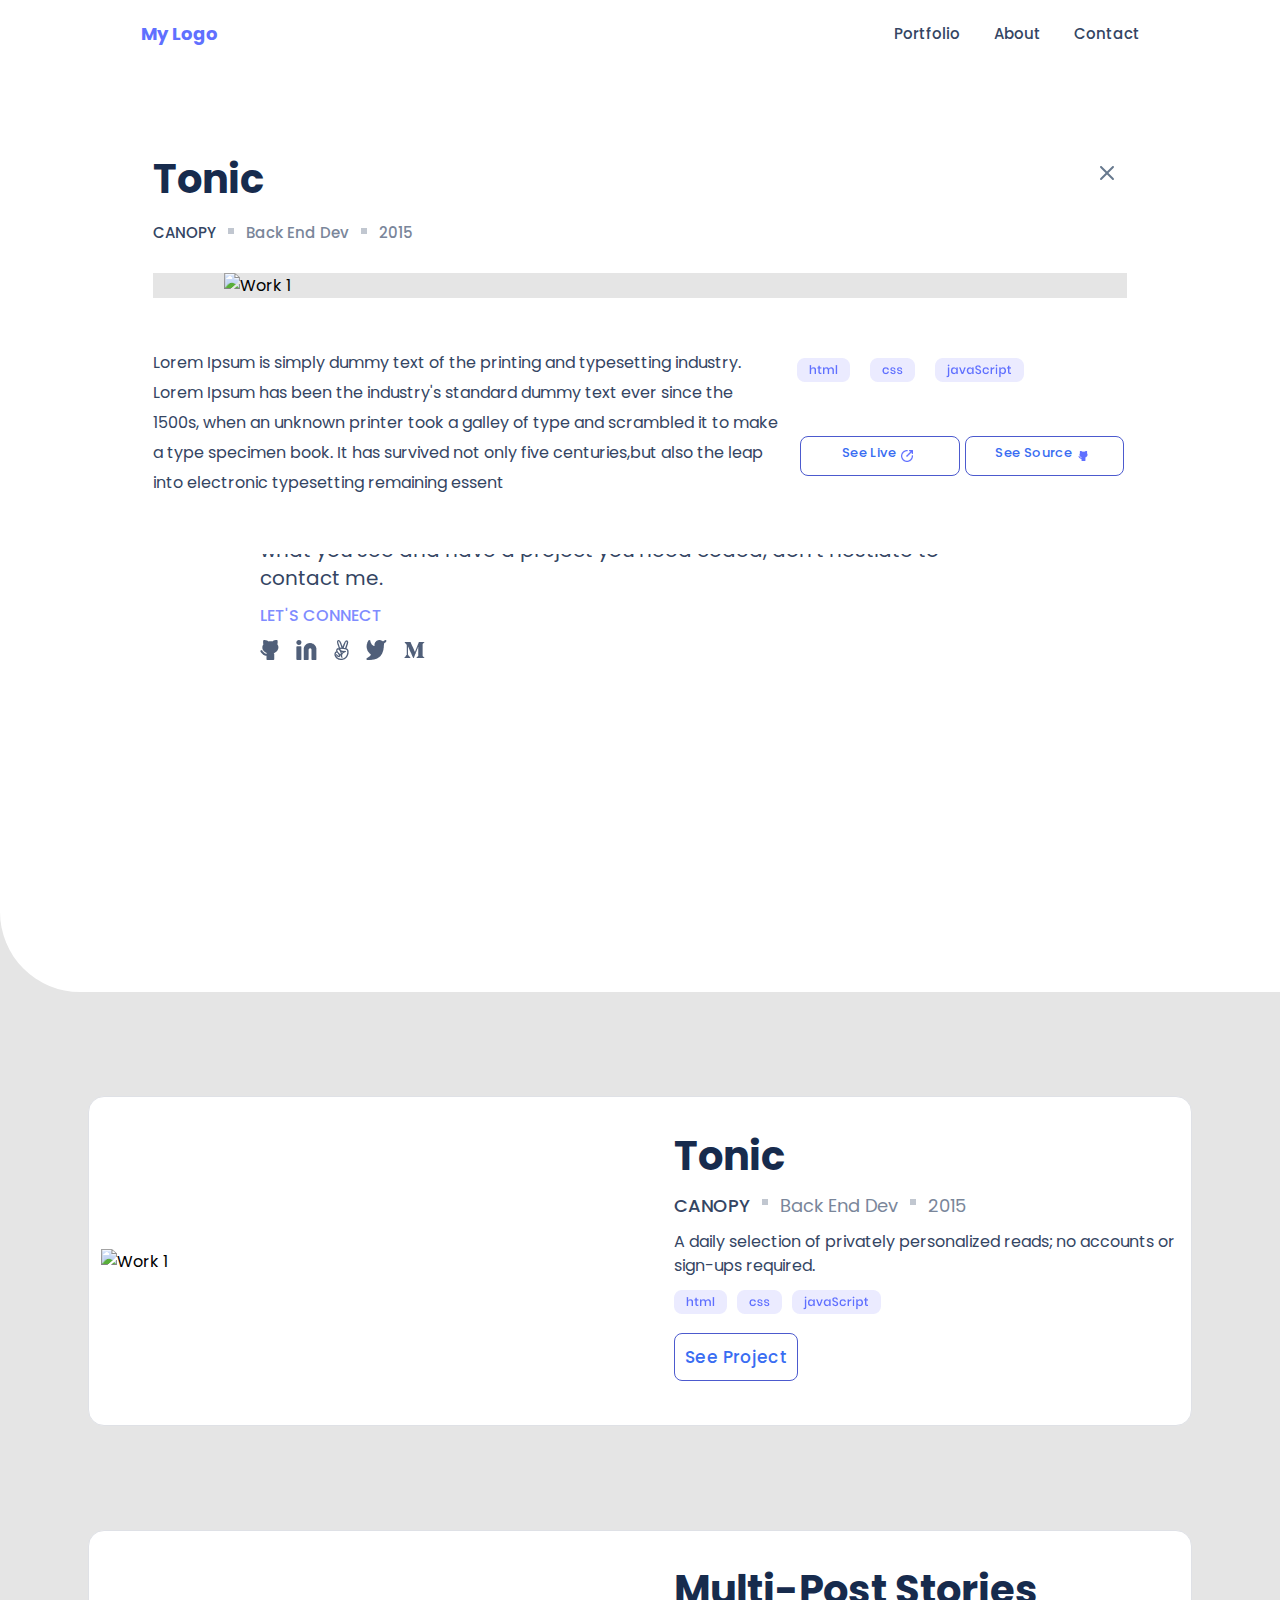
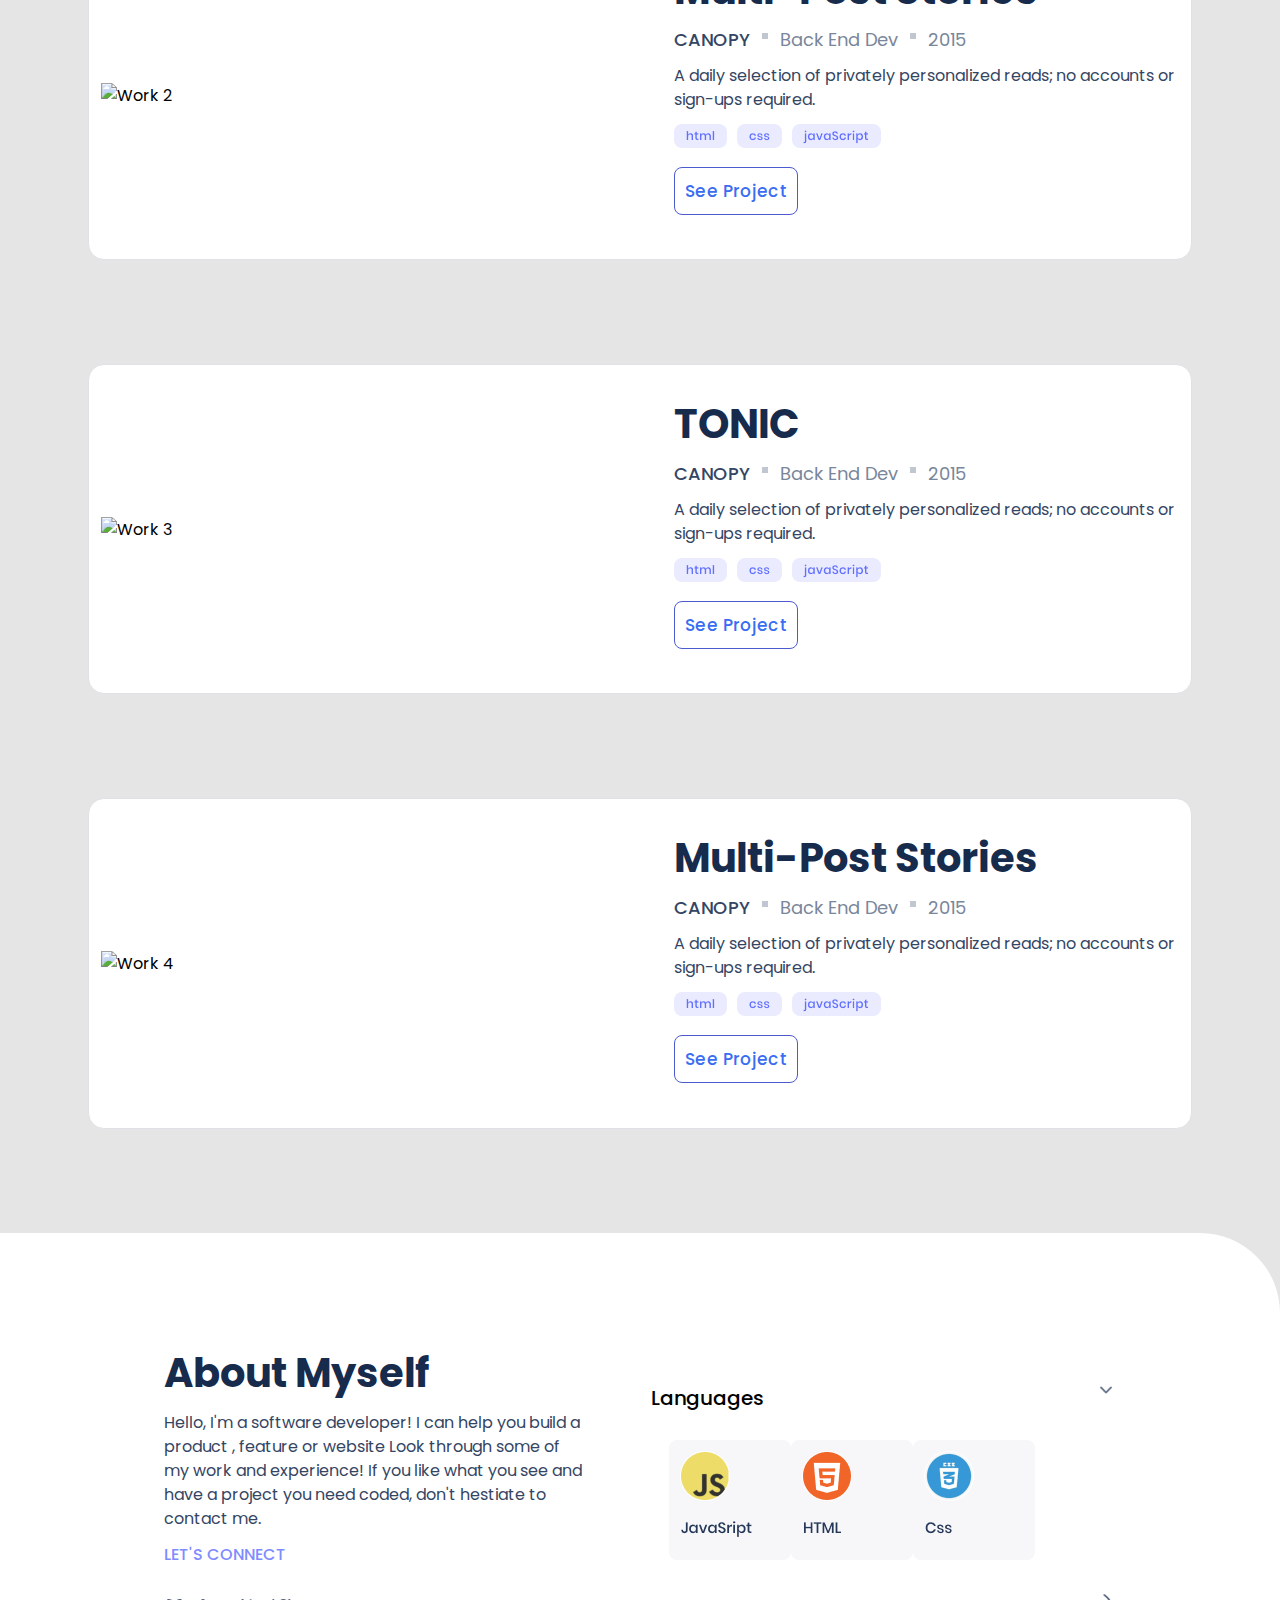
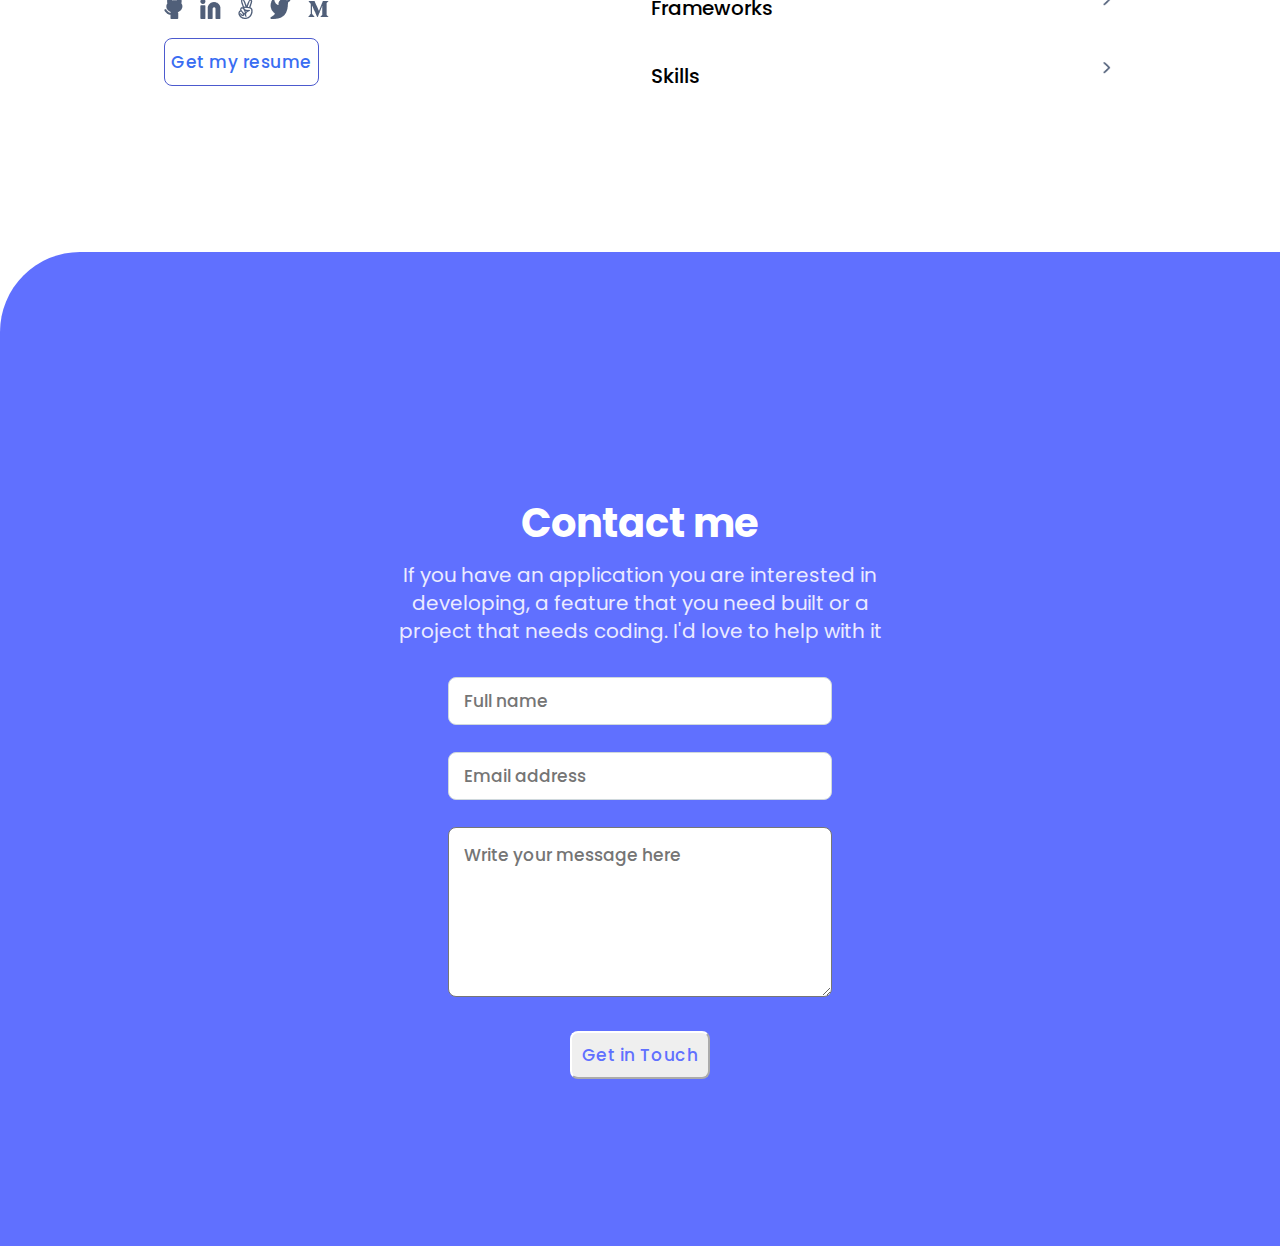
==== index.html @ 336be21c "Adding Popup Cards" ====
<!DOCTYPE html>
<html lang="en">
<head>    
    <meta charset="UTF-8">
    <meta name="viewport" content="width=device-width, initial-scale=1.0">
    <title>Carlos Molina's Portfolio</title>
    <link rel="stylesheet" href="styles.css">
    <link href="https://fonts.googleapis.com/css2?family=Poppins:wght@400;500;600;700&display=swap" rel="stylesheet">
    <link rel="preconnect" href="https://fonts.googleapis.com">
    <link rel="preconnect" href="https://fonts.gstatic.com" crossorigin>
    
</head>
<body>
  <main class="main-container">
    <header class="toolbar" id="toolbar">                  
      <span class="logo">My Logo</span>
      <div class="menu-desktop">
        <a href="#work-section">Portfolio</a>
        <a href="#about-section">About</a>
        <a href="#contact-section">Contact</a>
      </div>
      <nav id="main-menu" class="mobile-nav">
        <a id="menu-icon" href="#mobile-menu" onclick="MobileMenu()"><img src="./images/hamburger-icon.svg" alt="Menu"></a>          
        
        <!-- MobileMenu Only appears when Hamburguer Icon is pressed -->
        <div id="MobileMenu" >
          <a id="close-menu" class="close-menu" onclick="MobileMenu()" >
            <img src="./images/close-x.svg"  alt="close menu">
          </a>
          <a href="#work-section" onclick="MobileMenu()" class="menu">Portfolio</a>
          <a href="#about-section" onclick="MobileMenu()" class="menu">About</a>
          <a href="#contact-section" onclick="MobileMenu()" class="menu">Contact</a>
        </div>

      </nav>
    </header>

    <section class="section-headline" id="section-headline">
      <div class="headline">
        <h1>I'm Carlos<br>
            Glad to see you!</h1> 
        <p>
          I'm a software developer! I can help you build a product , feature or website. Look through some of my work and experience! If you like what you see and have a project you need coded, don't hestiate to contact me.
        </p>
        <h3>LET'S CONNECT</h3>
        <div>
          <ul class="icons-social" >
            <li>
              <a href="https://www.github.com/" target="_blank"  rel="noopener noreferrer">
                <img src="images/github.png" class="social" alt="Github"></a>
            </li>
            <li>
              <a href="https://www.linkedin.com/" target="_blank"  rel="noopener noreferrer">
                <img src="images/Linkedin.png" class="social" alt="Linkedin"></a>
            </li>                               
            <li>
              <a href="https://www.angellist.com/" target="_blank"  rel="noopener noreferrer">
                <img src="images/angellist.png" class="social" alt="Angellist"></a>
            </li>
            <li>
              <a href="https://www.twitter.com/" target="_blank"  rel="noopener noreferrer">
                <img src="images/twitter.png"  class="social" alt="Twitter"></a>
            </li>
            <li>
              <a href="https://www.medium.com/" target="_blank"  rel="noopener noreferrer">
                <img src="images/medium.png" class="social" alt="Medium"></a>
            </li>
          </ul>
        </div>
      </div> 
    </section>
  
    <section class="work-section" id="work-section">        
    </section>
    
    <section id="popup-work-section"> 
      <div class="pop-title">
        <h2>Tonic</h2>
        <a href="javascript:void(0);" id="pop-close" onclick="WorkCards()">
          <img  src="./images/pop-close.svg"  alt="close">
        </a>
        
      </div>
      <div class="pop-infoline">
        <h3>CANOPY</h3>
        <img src="images/dot.png" alt="">
        <h4>Back End Dev</h4>
        <img src="images/dot.png" alt="">
        <h4>2015</h4>
      </div>

      <div class="pop-img" >
        <img src="images/work1.svg" alt="Work 1">
      </div>    

      <div class="pop-details">
        <div class="pop-text">
          <p>Lorem Ipsum is simply dummy text of 
            the printing and typesetting industry. Lorem Ipsum has 
            been the industry's standard dummy text ever since the 
            1500s, when an unknown printer took a galley of type 
            and scrambled it to make a type specimen book. It has
            survived not only five centuries,but also the leap 
            into electronic typesetting remaining essent
          </p>
        </div> 
        <div class="pop-languages">                
          <ul>
            <li><img src="images/html-tag.png" alt="html"></li>
            <li><img src="images/css-tag.png" alt="css"></li>
            <li><img src="images/js-tag.png" alt="javaScript"></li>
            <li></li>
          </ul>
          <div class="pop-buttons">
            <button type="button" class="pop-btn">See Live<img src="images/popup-btn-Icon.png" alt=""></button>
            <button type="button" class="pop-btn">See Source<img src="images/popup-github.png" alt=""></button>
          </div>
        </div>
      </div>
    </section> 

    <section class="about-section" id="about-section">
      <div class="about">
        <h2>About Myself</h2> 
        <p>Hello, I'm a software developer! I can help you
          build a product , feature or website Look
          through some of my work and
          experience! If you like what you see and
          have a project you need coded, don't
          hestiate to contact me.
        </p>
        <h3>LET'S CONNECT</h3>
        <div>
            <ul class="icons-social">
              <li>
                <a href="https://www.github.com/" target="_blank"  rel="noopener noreferrer">
                  <img src="images/github.png" class="social" alt="Github"></a>
              </li>
              <li>
                <a href="https://www.linkedin.com/" target="_blank"  rel="noopener noreferrer">
                  <img src="images/Linkedin.png" class="social" alt="Linkedin"></a>
              </li>                               
              <li>
                <a href="https://www.angellist.com/" target="_blank"  rel="noopener noreferrer">
                  <img src="images/angellist.png" class="social" alt="Angellist"></a>
              </li>
              <li>
                <a href="https://www.twitter.com/" target="_blank"  rel="noopener noreferrer">
                  <img src="images/twitter.png" class="social" alt="Twitter"></a>
              </li>
              <li>
                <a href="https://www.medium.com/" target="_blank"  rel="noopener noreferrer">
                  <img src="images/medium.png" class="social" alt="Medium"></a>
              </li>
            </ul>                      
        </div >
                    
        <button type="button" class="getresume-btn">Get my resume</button> 
      </div>

      <div class="about-details">
        <div class="about-items">
          <h3>Languages</h3>              
          <img src="images/down.png"  alt="">      
        </div>
        <ul class="ul-categories">
          <li><img src="images/js-language.png"  alt="JavaScript"></li>  
          <li><img src="images/html-language.png"  alt="HTML"></li>  
          <li><img src="images/css-language.png"  alt="CSS"></li>  
        </ul>     
        <ul class="ul-categories1">
          <li><img src="images/js-vertical.png"  alt="JavaScript"></li>  
          <li><img src="images/html-vertical.png"  alt="HTML"></li>  
          <li><img src="images/css-vertical.png"  alt="CSS"></li>  
        </ul>     
        <div class="about-items">
          <h3>Frameworks</h3>
          <img src="images/greater-than.png"  alt="">      
        </div>

        <div class="about-items">
          <h3>Skills</h3>             
          <img src="images/greater-than.png"  alt="">  
        </div>
        <ul class="ul-categories">
            <li></li>
        </ul>              
      </div>

    </section>

    <section class="contact-background" id="contact-background">
      <div class="contactform-section">
        <div class="contact-info">
          <h2>Contact me</h2>
          <p>If you have an application you
              are interested in developing, a
              feature that you need built or a
              project that needs coding. I'd
              love to help with it</p> 
          <form  class="contact-form" action="https://formspree.io/f/mgedjayo" method="post">
            <ul class="contact-input-form">
              <li>                                
                <label><input class="contact-inputs" type="text" name="full_name" placeholder="Full name"
                  maxlength="30" required /></label>
              </li>
              <li>
                <label><input class="contact-inputs" type="email" name="email" placeholder="Email address"
                required /></label>
              </li>
              <li>
                <label><textarea placeholder="Write your message here"
                class="contact-txt" name="contact_text" 
                cols="30" rows="5"  maxlength="500" required
                ></textarea></label>
              </li>
              <li class="contact-button-li">
                <button type="submit" class="contact-button">
                Get in Touch</button>                
              </li>                              
            </ul>              
          </form>
          <img src="images/last-line.svg"  alt="end of portfolio">
        </div>
      </div>
    </section>
  </main>

  <script type="text/javascript" src="code.js"></script>
  <script src="cards.js"></script>
</body>
</html>
---- styles.css ----
* {
  /* number of Work Cards */
  --numCards: 4;

  margin: 0;
  box-sizing: border-box;
  font-family: 'Poppins', sans-serif;
  font-style: normal;
}

body {
  height: 100vh;
  width: 100vw;
  background-color: #e5e5e5;
}

.toolbar {
  width: 100vw;
  height: 50px;
  display: flex;
  background-color: white;
}

.logo {
  width: 120px;
  height: 20px;
  font-weight: 700;
  font-size: 18px;
  line-height: 20px;
  padding-top: 24px;
  color: #6070ff;
  padding-left: 20px;
}

.mobile-nav {
  cursor: pointer;
  margin-left: auto;
  padding-top: 15px;
  padding-right: 36px;
}

.menu-desktop {
  display: none;
}

#MobileMenu {
  display: none;
  height: 100%;
  width: 100%;
  position: fixed;
  top: 0;
  left: 0;
  padding-top: 40px;
  background-color: rgba(96, 112, 255, 1);
  backdrop-filter: blur(7px);
  mix-blend-mode: multiply;
}

.menu {
  display: block;
  color: white;
  padding: 0 16px 13px 7.5%;
  text-decoration: none;
  font-size: 32px;
  font-weight: 600;
  line-height: 44px;
}

.close-menu {
  padding-bottom: 0;
  padding-left: 82%;
  padding-top: 0;
  margin: 0;
}

.section-headline {
  background: #fff;
  border-bottom-left-radius: 80px;
  width: 100vw;
  background-image: url("images/background-mobile.svg");
  background-repeat: no-repeat;
  background-size: cover;
  background-position: 0 0;
}

.headline {
  padding: 206px 24px 100px 24px;
  display: flex;
  flex-direction: column;
  gap: 12px;
}

.headline h1 {
  font-weight: 700;
  font-size: 40px;
  line-height: 52px;
  color: #172b4d;
  letter-spacing: 0;
  width: 80%;
}

.headline p {
  font-weight: 400;
  font-size: 16px;
  line-height: 24px;
  color: #344563;
  width: 70%;
}

.headline h3 {
  font-size: 16px;
  font-weight: 500;
  line-height: 24px;
  letter-spacing: 0;
  text-align: left;
  color: #7f8cff;
}

.about p {
  font-weight: 400;
  font-size: 16px;
  line-height: 24px;
  color: #344563;
  width: 90%;
}

.about h2 {
  font-weight: 700;
  font-size: 40px;
  line-height: 52px;
  color: #172b4d;
  letter-spacing: 0;
  width: 60%;
}

.about h3 {
  font-size: 16px;
  font-weight: 500;
  line-height: 24px;
  letter-spacing: 0;
  text-align: left;
  color: #7f8cff;
  padding-bottom: 20px;
}

.icons-social {
  display: flex;
  flex-direction: row;
  list-style-type: none;
  padding-inline-start: 0;
}

.social {
  padding-right: 17px;
  height: fit-content;
}

.about-section {
  background-color: white;
  display: flex;
  flex-direction: column;
  padding: 114px 24px;
  gap: 12px;
  border-top-right-radius: 80px;
}

.about {
  display: flex;
  flex-direction: column;
  justify-content: flex-start;
  gap: 12px;
}

.about-details {
  padding-top: 25px;
}

.about-items {
  display: flex;
  flex-direction: row;
}

.about-items img {
  margin-top: 8px;
  width: 20px;
  height: 20px;
}

.about-items h3 {
  font-size: 20px;
  font-weight: 500;
  line-height: 23px;
  letter-spacing: 0;
  text-align: left;
  color: black;
  width: 280px;
  padding-top: 24px;
  padding-bottom: 24px;
}

.getresume-btn {
  font-weight: 500;
  font-size: 17px;
  line-height: 24px;
  border-color: #7f8cff;
  background-color: white;
  border: 1px solid #4c5ace;
  border-radius: 8px;
  width: 155px;
  height: 48px;
  color: #396df2;
  text-align: center;
  letter-spacing: 0.03em;
}

.work-section {
  display: grid;
  grid-template-rows: repeat(var(--numCards), auto);
  row-gap: 104px;
  padding-bottom: 104px;
  padding-top: 104px;
  padding-left: 24px;
  padding-right: 24px;
}

.card {
  display: flex;
  flex-direction: column;
  background-color: white;
  padding: 16px;
  gap: 12px;
  border: 1px solid #dfe1e6;
  border-radius: 16px;
}

#popup-work-section {
  display: flex;
  flex-direction: column;
  background-color: white;
  padding: 16px;
  margin: 4.3%;
  border-radius: 16px;

  /* showing the popup card */
  position: fixed;
  top: 0;
  left: 0;
  z-index: 9;
}

.works {
  display: flex;
  flex-direction: column;
  gap: 12px;
}

.works-img img {
  width: 100%;
  height: 100%;
}

.pop-img {
  padding-bottom: 1.6%;
}

.pop-img img {
  width: 100%;
  height: 100%;
}

.works h2 {
  font-weight: 700;
  font-size: 32px;
  line-height: 44px;
  color: #172b4d;
}

.contact-info h2 {
  font-style: bold;
  font-size: 40px;
  line-height: 52px;
  color: white;
  align-self: center;
}

#popup-work-section h2 {
  font-weight: 700;
  font-size: 32px;
  line-height: 44px;
  color: #172b4d;
  padding-bottom: 5%;
  width: 80%;
}

.works h3,
.pop-infoline h3 {
  font-weight: 600;
  font-size: 13px;
  line-height: 16px;
  color: #344563;
  padding-right: 12px;
}

.works h4,
.pop-infoline h4 {
  font-weight: 600;
  font-size: 13px;
  line-height: 16px;
  color: #7a869a;
  padding-left: 12px;
  padding-right: 12px;
}

.works p,
.pop-text p {
  font-weight: 400;
  font-size: 15px;
  line-height: 24px;
  color: #344563;
}

.pop-title {
  display: flex;
  justify-content: space-between;
}

.pop-text {
  padding-bottom: 3%;
}

.infoline {
  display: flex;
}

.pop-infoline {
  display: flex;
  padding-bottom: 7%;
}

.infoline img,
.pop-infoline img {
  background: #c1c7d0;
  width: 6px;
  height: 6px;
  margin-top: 5px;
  justify-content: center;
  align-content: center;
}

.work-languages ul {
  margin: 0;
  padding: 0;
  display: flex;
  flex-direction: row;
  list-style-type: none;
  padding-top: 10px;
}

.pop-languages ul {
  display: flex;
  flex-direction: row;
  list-style-type: none;
  padding-top: 10px;
  padding-inline-start: 0;
  gap: 10px;
}

.work-languages img,
.pop-languages img {
  padding-right: 10px;
}

.work-btn,
.pop-btn {
  font-weight: 500;
  font-size: 17px;
  line-height: 24px;
  border-color: #7f8cff;
  background-color: white;
  border: 1px solid #4c5ace;
  border-radius: 8px;
  width: 124px;
  height: 48px;
  color: #396df2;
  text-align: center;
  letter-spacing: 0.03em;
}

.pop-buttons {
  display: flex;
  align-items: center;
  justify-content: center;
  margin-top: 13%;
  gap: 20px;
  height: 48px;
}

.pop-btn {
  font-weight: 500;
  font-size: 15px;
  line-height: 20px;
  width: 46%;
  padding: 0;
  height: 48px;
  padding-bottom: 5px;
}

.pop-btn img {
  position: relative;
  top: 5px;
  right: -5px;
  width: 30px;
}

.work-btn:hover,
.getresume-btn:hover {
  color: white;
  background-color: #6070ff;
}

.work-btn:active,
.getresume-btn:active {
  color: white;
  background-color: #2230d2;
}

.ul-categories {
  display: flex;
  flex-direction: column;
  list-style-type: none;
  padding-left: 0;
  padding-bottom: 15px;
}

.ul-categories1 {
  display: none;
}

.contactform-section {
  box-sizing: border-box;
  width: 100%;
  background: #6070ff;
  background-repeat: no-repeat;
  background-position: right;
  border-top-left-radius: 80px;
  background-image: url(./images/backg-balls-mobile.svg);
  padding: 103px 24px 8px 24px;
}

.contact-background {
  background-color: white;
}

.contact-info {
  display: flex;
  flex-direction: column;
  gap: 12px;
  width: 100%;
}

.contact-info p {
  font-size: 20px;
  line-height: 28px;
  color: #ebebff;
  text-align: center;
  padding-bottom: 40px;
}

.contact-info img {
  width: 134px;
  height: 5px;
  align-self: center;
}

.contact-input-form {
  display: flex;
  flex-direction: column;
  list-style-type: none;
  align-self: center;
  margin: 0;
  padding: 0;
  gap: 20px;
  padding-bottom: 32px;
}

.contact-inputs {
  border: 1px solid #cfd8dc;
  border-radius: 8px;
  width: 100%;
  margin: 0;
  padding-left: 15px;
  padding-right: 15px;
  height: 52px;
  font-weight: 500;
  font-size: 17px;
  line-height: 24px;
  text-align: left;
}

.contact-txt {
  font-weight: 500;
  font-size: 17px;
  line-height: 24px;
  text-align: left;
  border-radius: 8px;
  width: 100%;
  height: 175px;
  box-sizing: border-box;
  padding: 15px;
}

.contact-button {
  border-radius: 8px;
  border-color: white;
  width: 140px;
  height: 48px;
  color: #6070ff;
  font-weight: 500;
  font-size: 17px;
  line-height: 24px;
  text-align: center;
  letter-spacing: 0.03em;
}

.contact-button:hover {
  color: white;
  background-color: #6070ff;
}

.contact-button:active {
  color: white;
  background-color: #2230d2;
}

@media only screen and (min-width: 768px) {
  .mobile-nav {
    display: none;
  }

  .logo {
    padding-left: 11%;
    width: auto;
  }

  .menu-desktop a {
    color: #344563;
    font-size: 15px;
    font-weight: 500;
    line-height: 20px;
    text-decoration: none;
    width: 90px;
    height: 20px;
    padding-top: 24px;
    text-align: center;
  }

  .menu-desktop {
    display: flex;
    align-items: left;
    text-align: center;
    margin-right: 10%;
  }

  .toolbar {
    justify-content: space-between;
    width: 100%;
  }

  .contact-info p {
    width: 100%;
    padding-bottom: 20px;
  }

  .contact-inputs {
    height: 48px;
  }

  .contact-txt {
    height: 170px;
  }

  .section-headline {
    background-image: url("images/background-desktop.svg");
    background-repeat: no-repeat;
    background-size: 90%;
  }

  .headline {
    padding: 314px 260px 325px 260px;
    display: flex;
    flex-direction: column;
    gap: 12px;
  }

  .headline h1 {
    font-size: 48px;
    line-height: 52px;
    width: 80%;
  }

  .headline p {
    font-size: 20px;
    line-height: 28px;
    width: 90%;
    max-width: 768px;
  }

  .about {
    flex: 1;
    padding-left: 140px;
  }

  .about-details {
    padding-right: 140px;
    padding-left: 10px;
    padding-bottom: 20px;
    flex: 1;
  }

  .about p {
    width: 90%;
  }

  .about-section {
    flex-direction: row;
    justify-content: space-between;
  }

  .about-items h3 {
    padding-top: 15px;
    padding-bottom: 30px;
    flex: 1;
  }

  .card {
    padding: 0;
    align-items: center;
  }

  .card-pair {
    flex-direction: row-reverse;
  }

  .card-odd {
    flex-direction: row;
  }

  .work-section {
    grid-template-rows: repeat(var(--numCards), auto);
    width: 90vw;
    margin: 0 auto;
  }

  .works {
    width: 48%;
    padding-top: 3%;
    padding-left: 2%;
    padding-bottom: 4%;
  }

  .works h2 {
    font-size: 40px;
    line-height: 52px;
    width: 85%;
  }

  .works h3 {
    font-weight: 500;
    font-size: 18px;
    line-height: 24px;
    color: #344563;
  }

  .pop-infoline {
    padding-bottom: 3.095%;
  }

  .pop-infoline h3 {
    font-weight: 500;
    font-size: 15px;
    line-height: 20px;
  }

  .works h4 {
    font-weight: 400;
    font-size: 18px;
    line-height: 24px;
    color: #7a869a;
    padding-left: 12px;
    padding-right: 12px;
  }

  .pop-infoline h4 {
    font-weight: 500;
    font-size: 15px;
    line-height: 20px;
    color: #7a869a;
    padding-left: 12px;
    padding-right: 12px;
  }

  .pop-text {
    width: 67.3%;
  }

  .pop-text p {
    font-weight: 400;
    font-size: 16px;
    line-height: 30px;
  }

  .pop-buttons {
    padding-left: 0;
    gap: 5px;
  }

  .pop-btn {
    height: 40px;
    width: 48.4%;
    font-size: 13px;
  }

  .pop-btn img {
    width: 22px;
  }

  .work-languages {
    padding-top: 0;
  }

  .pop-languages {
    padding-top: 0;
    width: 35.4%;
    justify-self: center;
  }

  .pop-languages ul {
    padding-left: 0;
    gap: 3%;
  }

  .work-languages ul,
  .pop-infoline ul {
    padding-top: 0;
  }

  #popup-work-section {
    padding: 2.076%;
    margin: 9.86%;
  }

  #popup-work-section h2 {
    font-weight: 700;
    font-size: 40px;
    line-height: 52px;
    padding-bottom: 1.89%;
  }

  .pop-details {
    display: flex;
    padding-top: 5.073%;
    gap: 1.8%;
  }

  .ul-categories {
    display: none;
  }

  .ul-categories1 {
    display: flex;
    flex-direction: row;
    list-style-type: none;
    padding-left: 18px;
    padding-bottom: 15px;
  }

  .works p {
    width: 100%;
    font-size: 16px;
  }

  .works-img {
    width: 50%;
    padding: 12px;
  }

  .pop-img {
    padding: 0 7.325%;
    background-color: #e5e5e5;
  }

  .contact-info {
    box-sizing: unset;
    width: 50%;
    width: fit-content;
    padding: 142px 30% 127px 30%;
  }

  .contactform-section {
    background-image: url(./images/backg-balls-desktop.svg);
  }

  .contact-info img {
    display: none;
  }

  .contact-form {
    width: 78%;
    align-self: center;
  }

  .contact-input-form {
    gap: 27px;
  }

  .contact-button-li {
    text-align: center;
  }
}
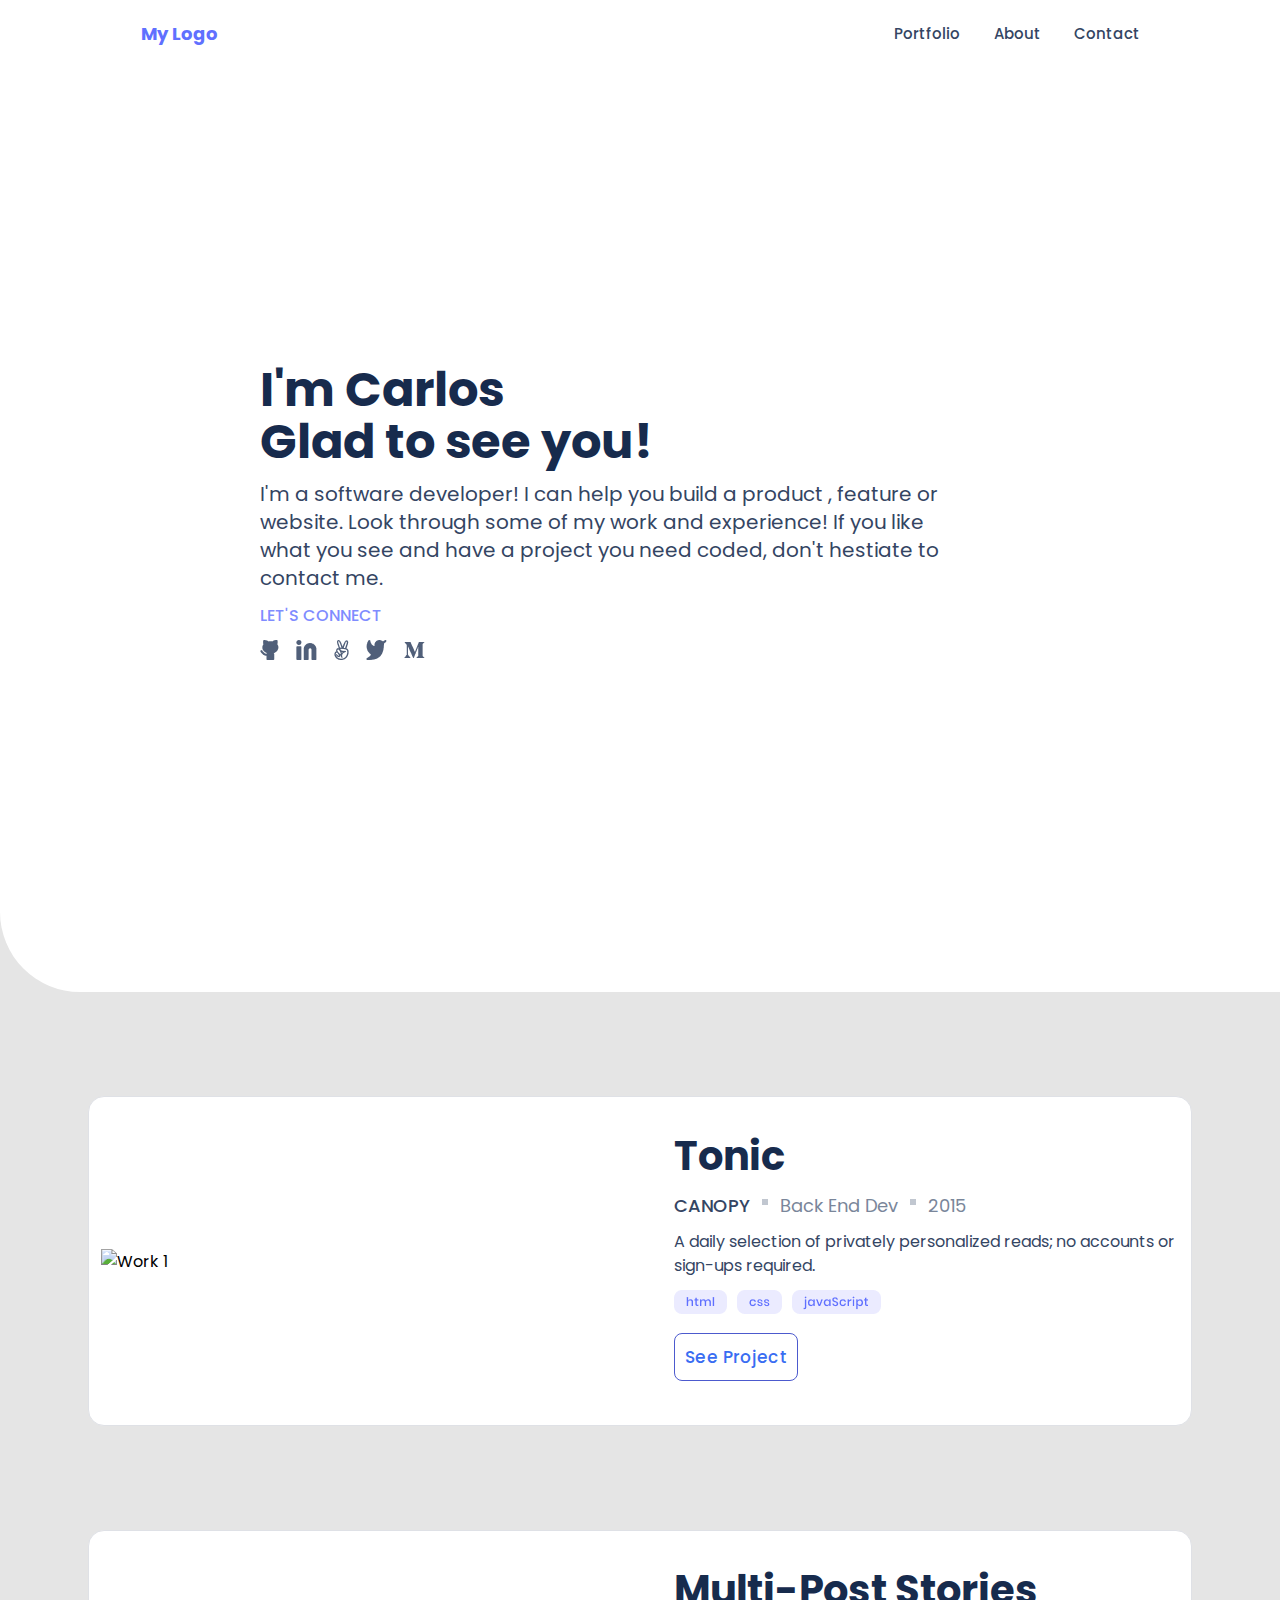
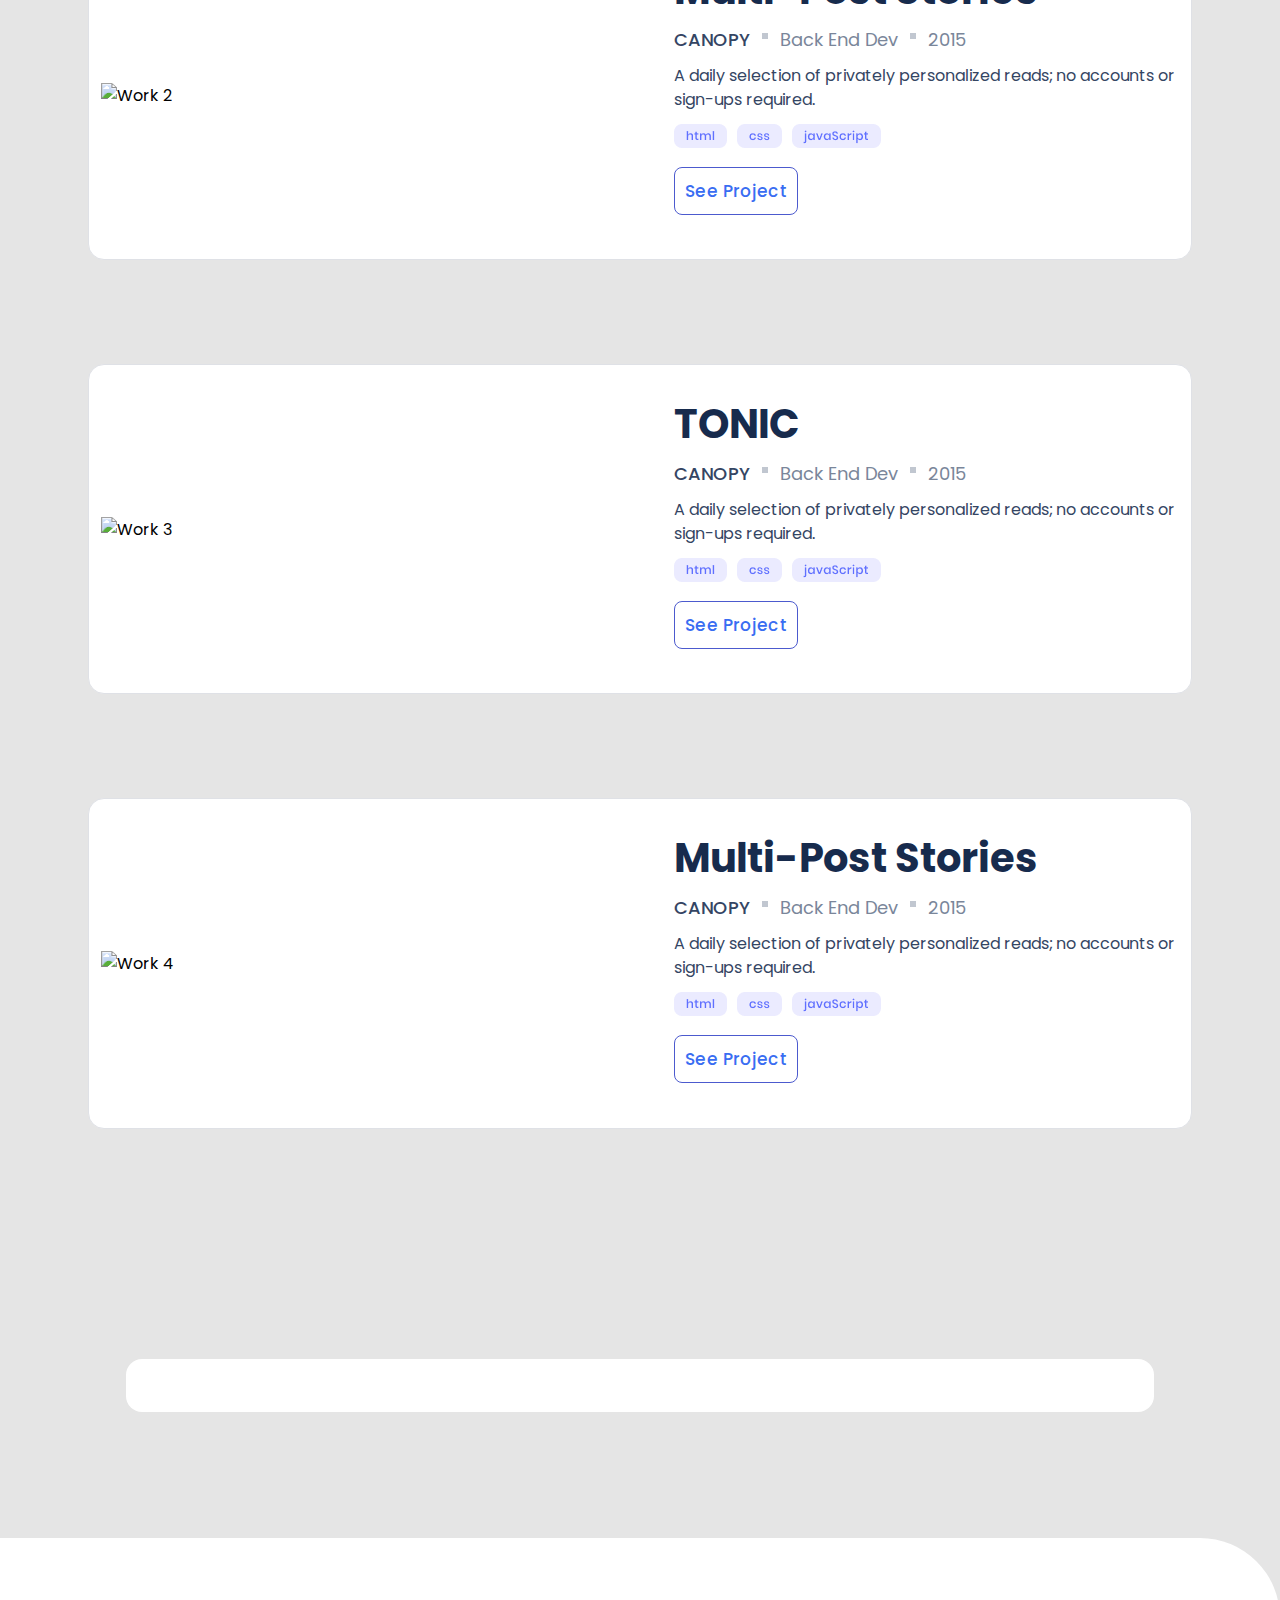
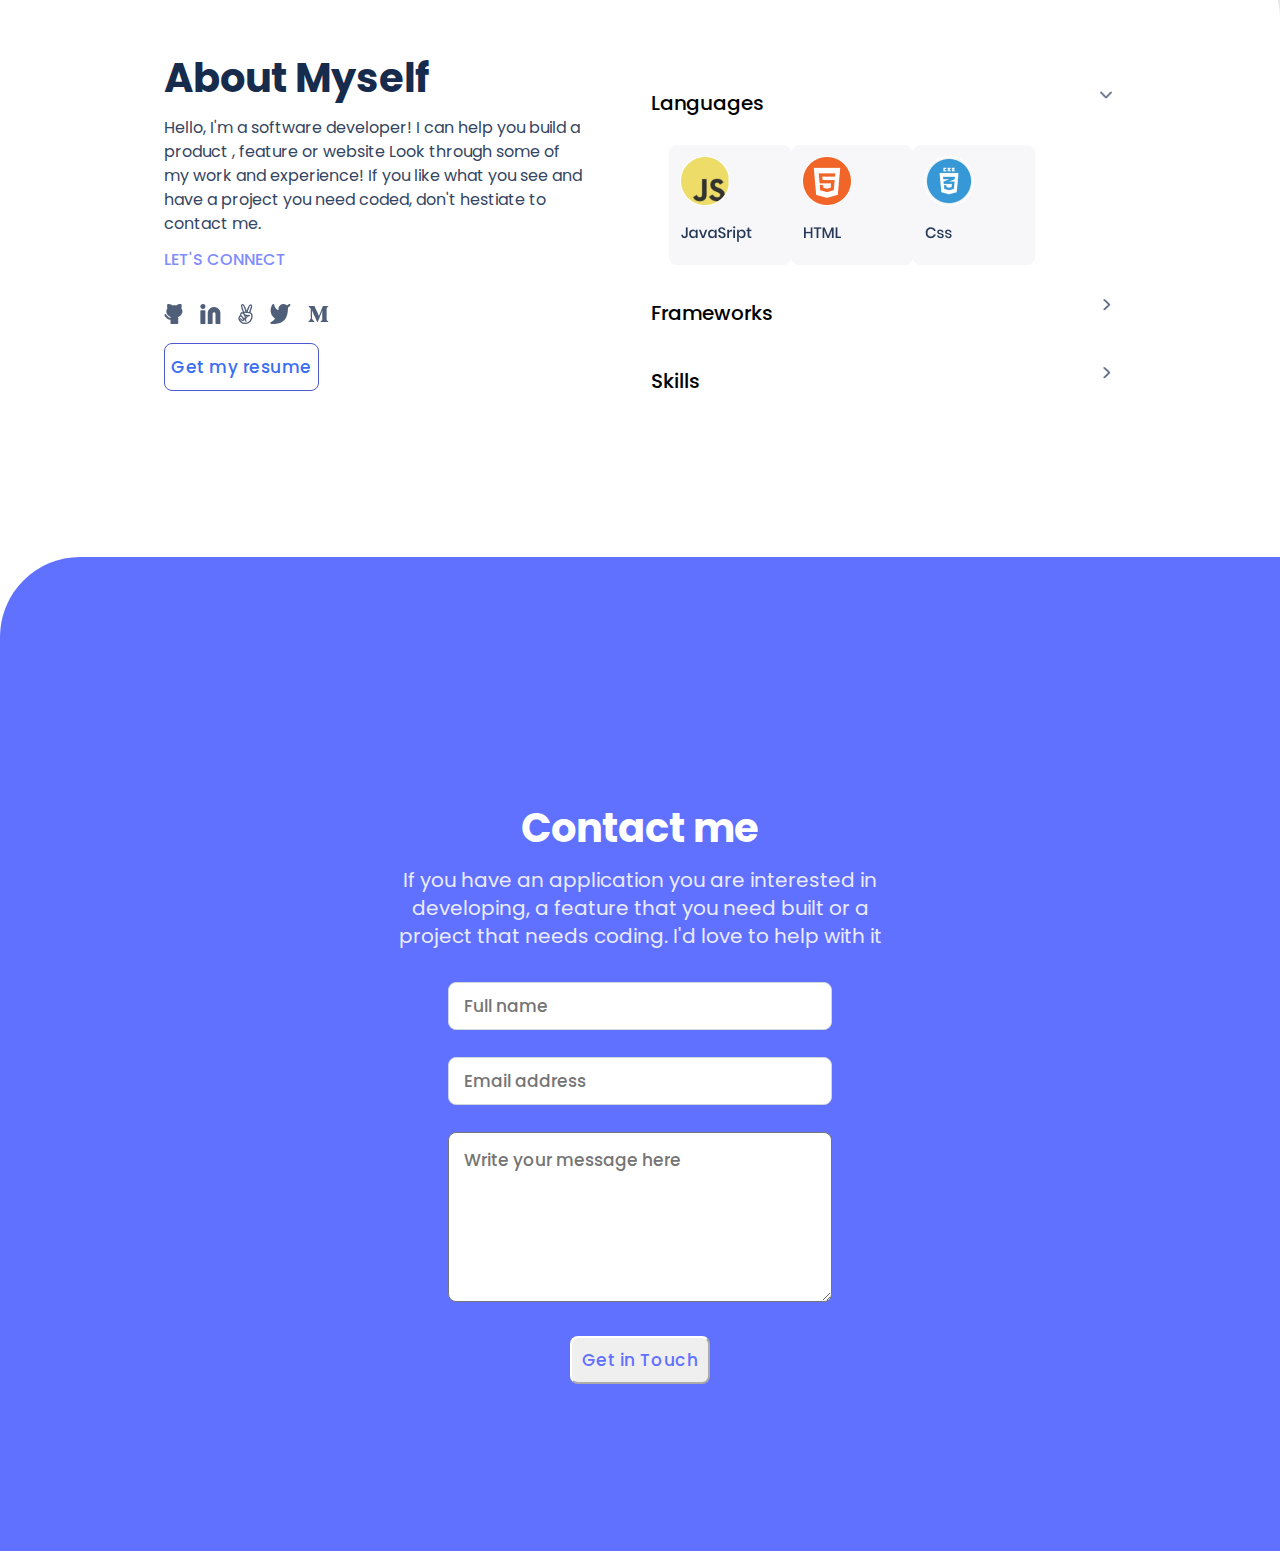
==== commit 9e805213: "Update of files index.html styles.css" ====
--- a/index.html
+++ b/index.html
@@ -17,7 +17,7 @@
       <div class="menu-desktop">
         <a href="#work-section">Portfolio</a>
         <a href="#about-section">About</a>
-        <a href="#contact-section">Contact</a>
+        <a href="#contact-background">Contact</a>
       </div>
       <nav id="main-menu" class="mobile-nav">
         <a id="menu-icon" href="#mobile-menu" onclick="MobileMenu()"><img src="./images/hamburger-icon.svg" alt="Menu"></a>          
@@ -29,7 +29,7 @@
           </a>
           <a href="#work-section" onclick="MobileMenu()" class="menu">Portfolio</a>
           <a href="#about-section" onclick="MobileMenu()" class="menu">About</a>
-          <a href="#contact-section" onclick="MobileMenu()" class="menu">Contact</a>
+          <a href="#contact-background" onclick="MobileMenu()" class="menu">Contact</a>
         </div>
 
       </nav>
@@ -74,49 +74,6 @@
     </section>
     
     <section id="popup-work-section"> 
-      <div class="pop-title">
-        <h2>Tonic</h2>
-        <a href="javascript:void(0);" id="pop-close" onclick="WorkCards()">
-          <img  src="./images/pop-close.svg"  alt="close">
-        </a>
-        
-      </div>
-      <div class="pop-infoline">
-        <h3>CANOPY</h3>
-        <img src="images/dot.png" alt="">
-        <h4>Back End Dev</h4>
-        <img src="images/dot.png" alt="">
-        <h4>2015</h4>
-      </div>
-
-      <div class="pop-img" >
-        <img src="images/work1.svg" alt="Work 1">
-      </div>    
-
-      <div class="pop-details">
-        <div class="pop-text">
-          <p>Lorem Ipsum is simply dummy text of 
-            the printing and typesetting industry. Lorem Ipsum has 
-            been the industry's standard dummy text ever since the 
-            1500s, when an unknown printer took a galley of type 
-            and scrambled it to make a type specimen book. It has
-            survived not only five centuries,but also the leap 
-            into electronic typesetting remaining essent
-          </p>
-        </div> 
-        <div class="pop-languages">                
-          <ul>
-            <li><img src="images/html-tag.png" alt="html"></li>
-            <li><img src="images/css-tag.png" alt="css"></li>
-            <li><img src="images/js-tag.png" alt="javaScript"></li>
-            <li></li>
-          </ul>
-          <div class="pop-buttons">
-            <button type="button" class="pop-btn">See Live<img src="images/popup-btn-Icon.png" alt=""></button>
-            <button type="button" class="pop-btn">See Source<img src="images/popup-github.png" alt=""></button>
-          </div>
-        </div>
-      </div>
     </section> 
 
     <section class="about-section" id="about-section">
@@ -198,14 +155,14 @@
               feature that you need built or a
               project that needs coding. I'd
               love to help with it</p> 
-          <form  class="contact-form" action="https://formspree.io/f/mgedjayo" method="post">
+          <form onsubmit="return email_validation()" id="contact-form" class="contact-form" action="https://formspree.io/f/mgedjayo" method="post">
             <ul class="contact-input-form">
               <li>                                
                 <label><input class="contact-inputs" type="text" name="full_name" placeholder="Full name"
                   maxlength="30" required /></label>
               </li>
               <li>
-                <label><input class="contact-inputs" type="email" name="email" placeholder="Email address"
+                <label"><input id="email"  class="contact-inputs" type="email" name="email" placeholder="Email address"
                 required /></label>
               </li>
               <li>
@@ -216,10 +173,11 @@
               </li>
               <li class="contact-button-li">
                 <button type="submit" class="contact-button">
-                Get in Touch</button>                
+                Get in Touch</button>            
               </li>                              
-            </ul>              
+            </ul>    
           </form>
+          <scan id="label-email">Please, use lower case for e-mail</scan>          
           <img src="images/last-line.svg"  alt="end of portfolio">
         </div>
       </div>
--- a/styles.css
+++ b/styles.css
@@ -242,10 +242,15 @@
   border-radius: 16px;
 
   /* showing the popup card */
-  position: fixed;
   top: 0;
   left: 0;
-  z-index: 9;
+}
+
+#popcard1,
+#popcard2,
+#popcard3,
+#popcard4 {
+  display: none;
 }
 
 .works {
@@ -509,6 +514,15 @@
   padding: 15px;
 }
 
+#label-email {
+  display: none;
+  color: white;
+  background-color: #a82325;
+  position: relative;
+  top: -35px;
+  text-align: center;
+}
+
 .contact-button {
   border-radius: 8px;
   border-color: white;
@@ -800,6 +814,11 @@
     background-image: url(./images/backg-balls-desktop.svg);
   }
 
+  #label-email {
+    top: -38px;
+    left: 0;
+  }
+
   .contact-info img {
     display: none;
   }
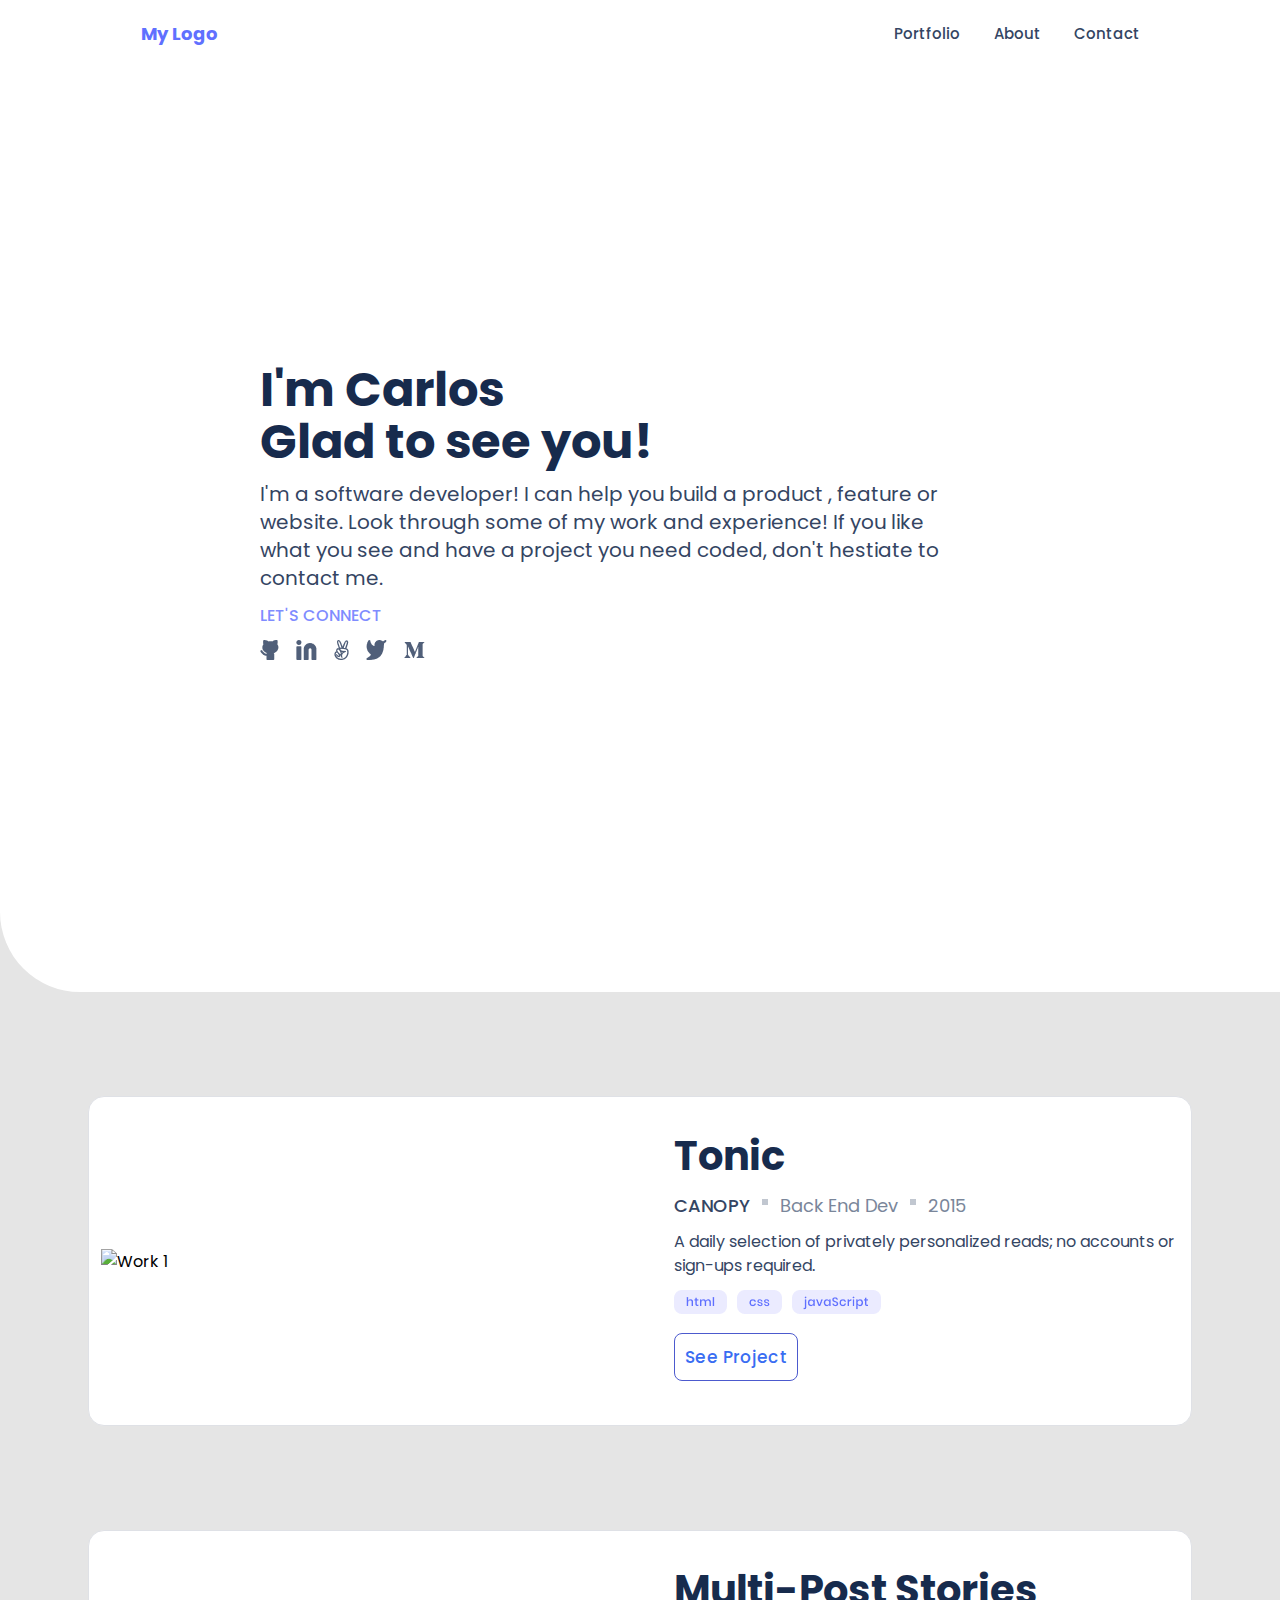
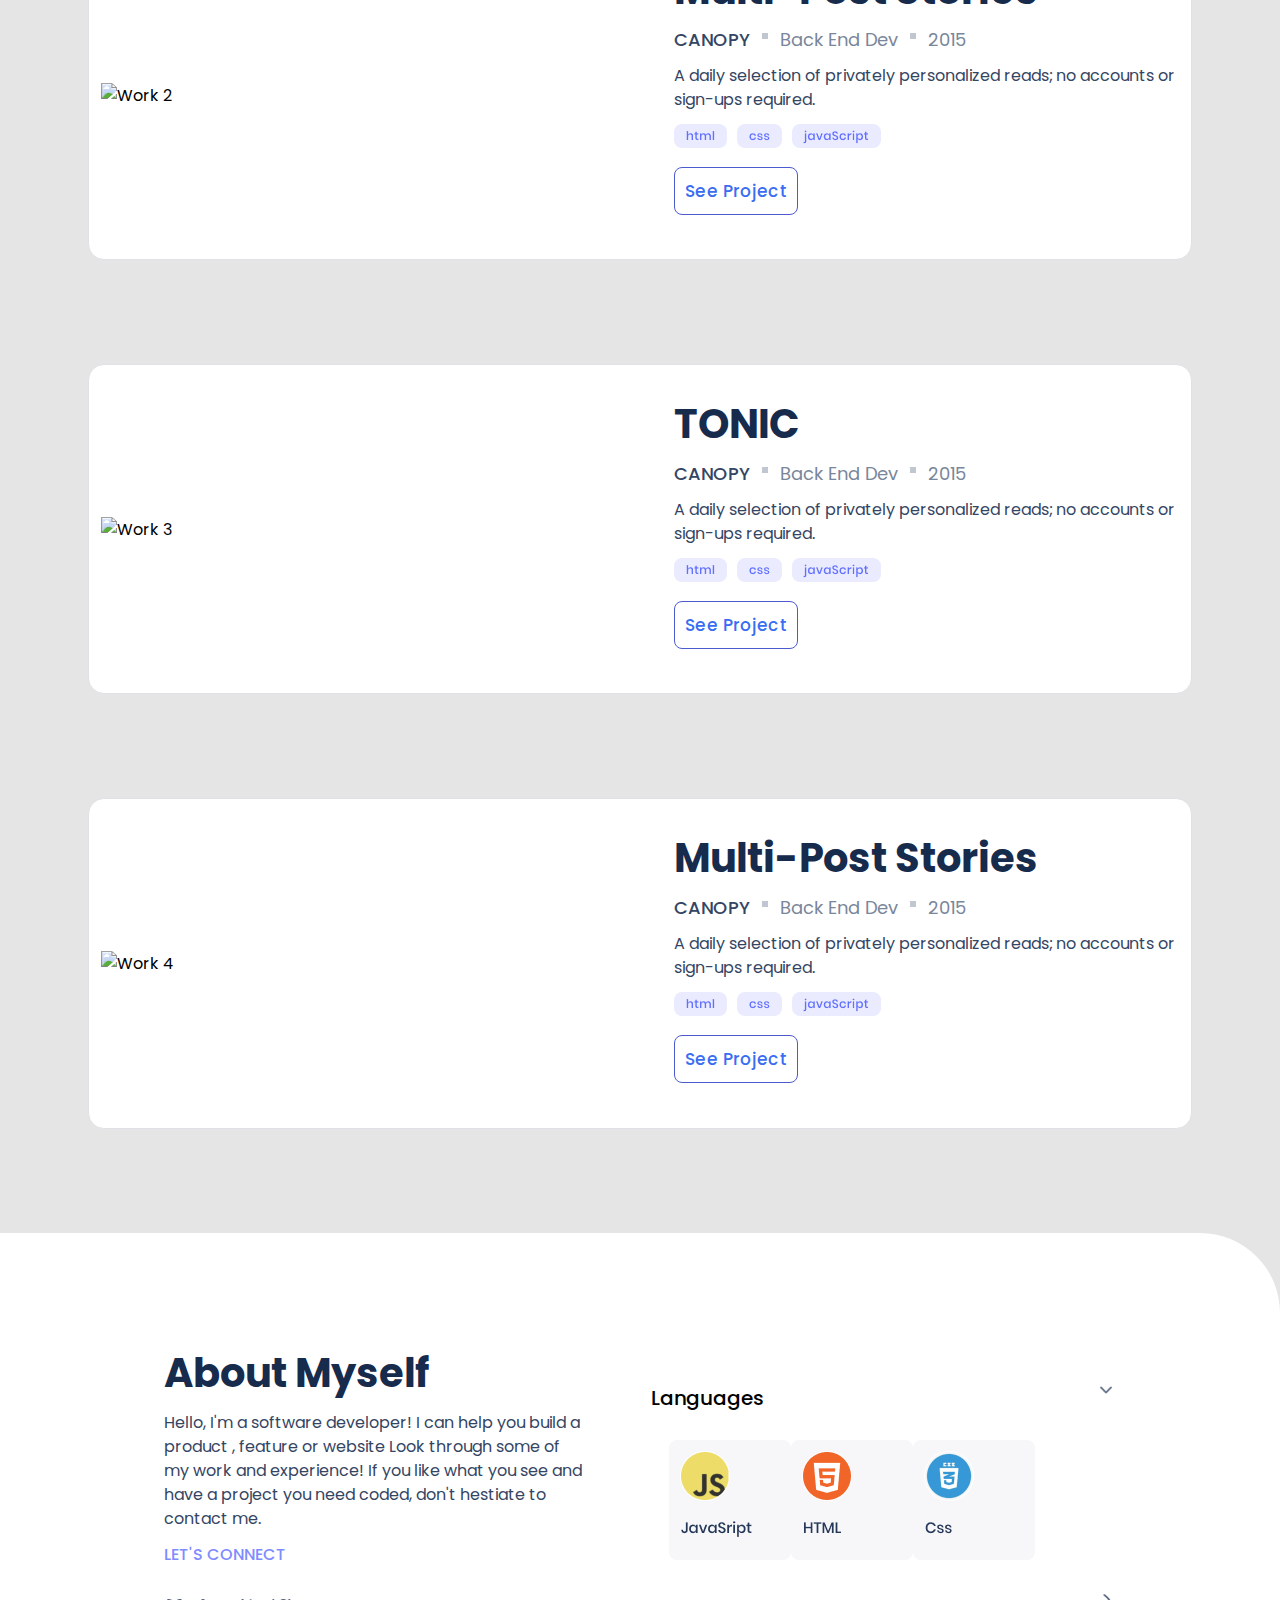
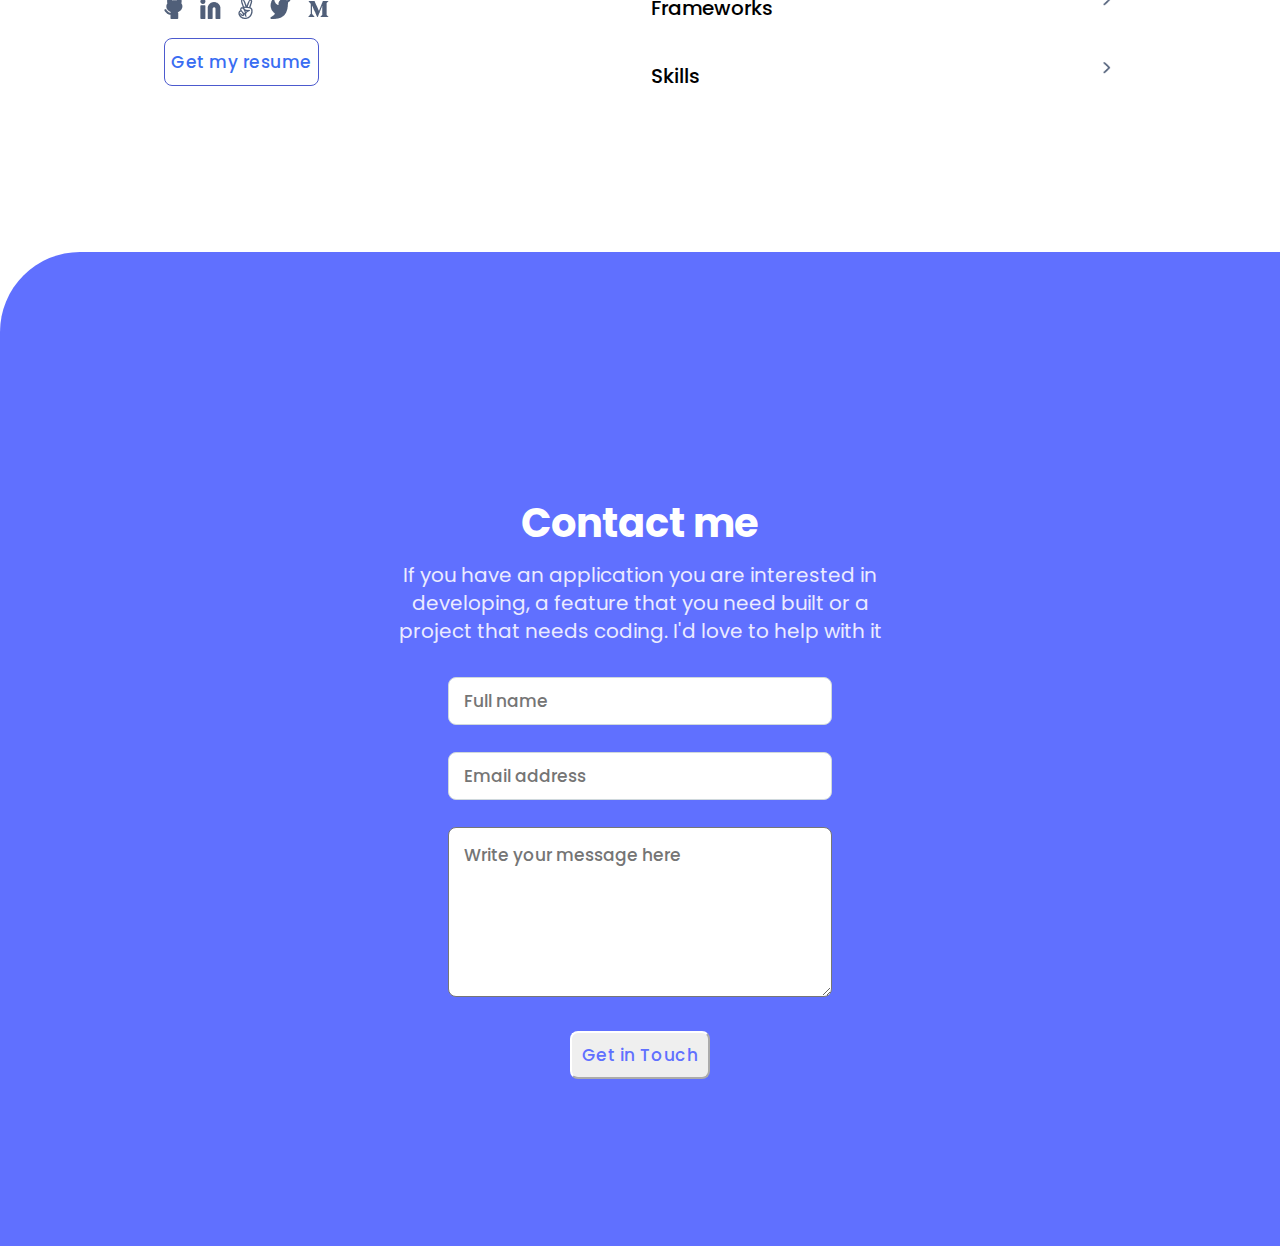
==== commit ec322e49: "Merge pull request #17 from cmolinan/preserve-data" ====
--- a/index.html
+++ b/index.html
@@ -158,15 +158,15 @@
           <form onsubmit="return email_validation()" id="contact-form" class="contact-form" action="https://formspree.io/f/mgedjayo" method="post">
             <ul class="contact-input-form">
               <li>                                
-                <label><input class="contact-inputs" type="text" name="full_name" placeholder="Full name"
+                <label><input id="fullName"  class="contact-inputs" type="text" name="full_name" placeholder="Full name"
                   maxlength="30" required /></label>
               </li>
               <li>
-                <label"><input id="email"  class="contact-inputs" type="email" name="email" placeholder="Email address"
-                required /></label>
+                <input id="email"  class="contact-inputs" type="email" name="email" placeholder="Email address"
+                required />
               </li>
               <li>
-                <label><textarea placeholder="Write your message here"
+                <label><textarea id="contactText"  placeholder="Write your message here"
                 class="contact-txt" name="contact_text" 
                 cols="30" rows="5"  maxlength="500" required
                 ></textarea></label>
@@ -177,14 +177,14 @@
               </li>                              
             </ul>    
           </form>
-          <scan id="label-email">Please, use lower case for e-mail</scan>          
+          <p id="label-email">Please, use lower case for e-mail</p>
           <img src="images/last-line.svg"  alt="end of portfolio">
         </div>
       </div>
     </section>
   </main>
 
-  <script type="text/javascript" src="code.js"></script>
+  <script src="code.js"></script>
   <script src="cards.js"></script>
 </body>
 </html>--- a/styles.css
+++ b/styles.css
@@ -234,7 +234,7 @@
 }
 
 #popup-work-section {
-  display: flex;
+  display: none;
   flex-direction: column;
   background-color: white;
   padding: 16px;
@@ -521,6 +521,7 @@
   position: relative;
   top: -35px;
   text-align: center;
+  padding-bottom: 0;
 }
 
 .contact-button {
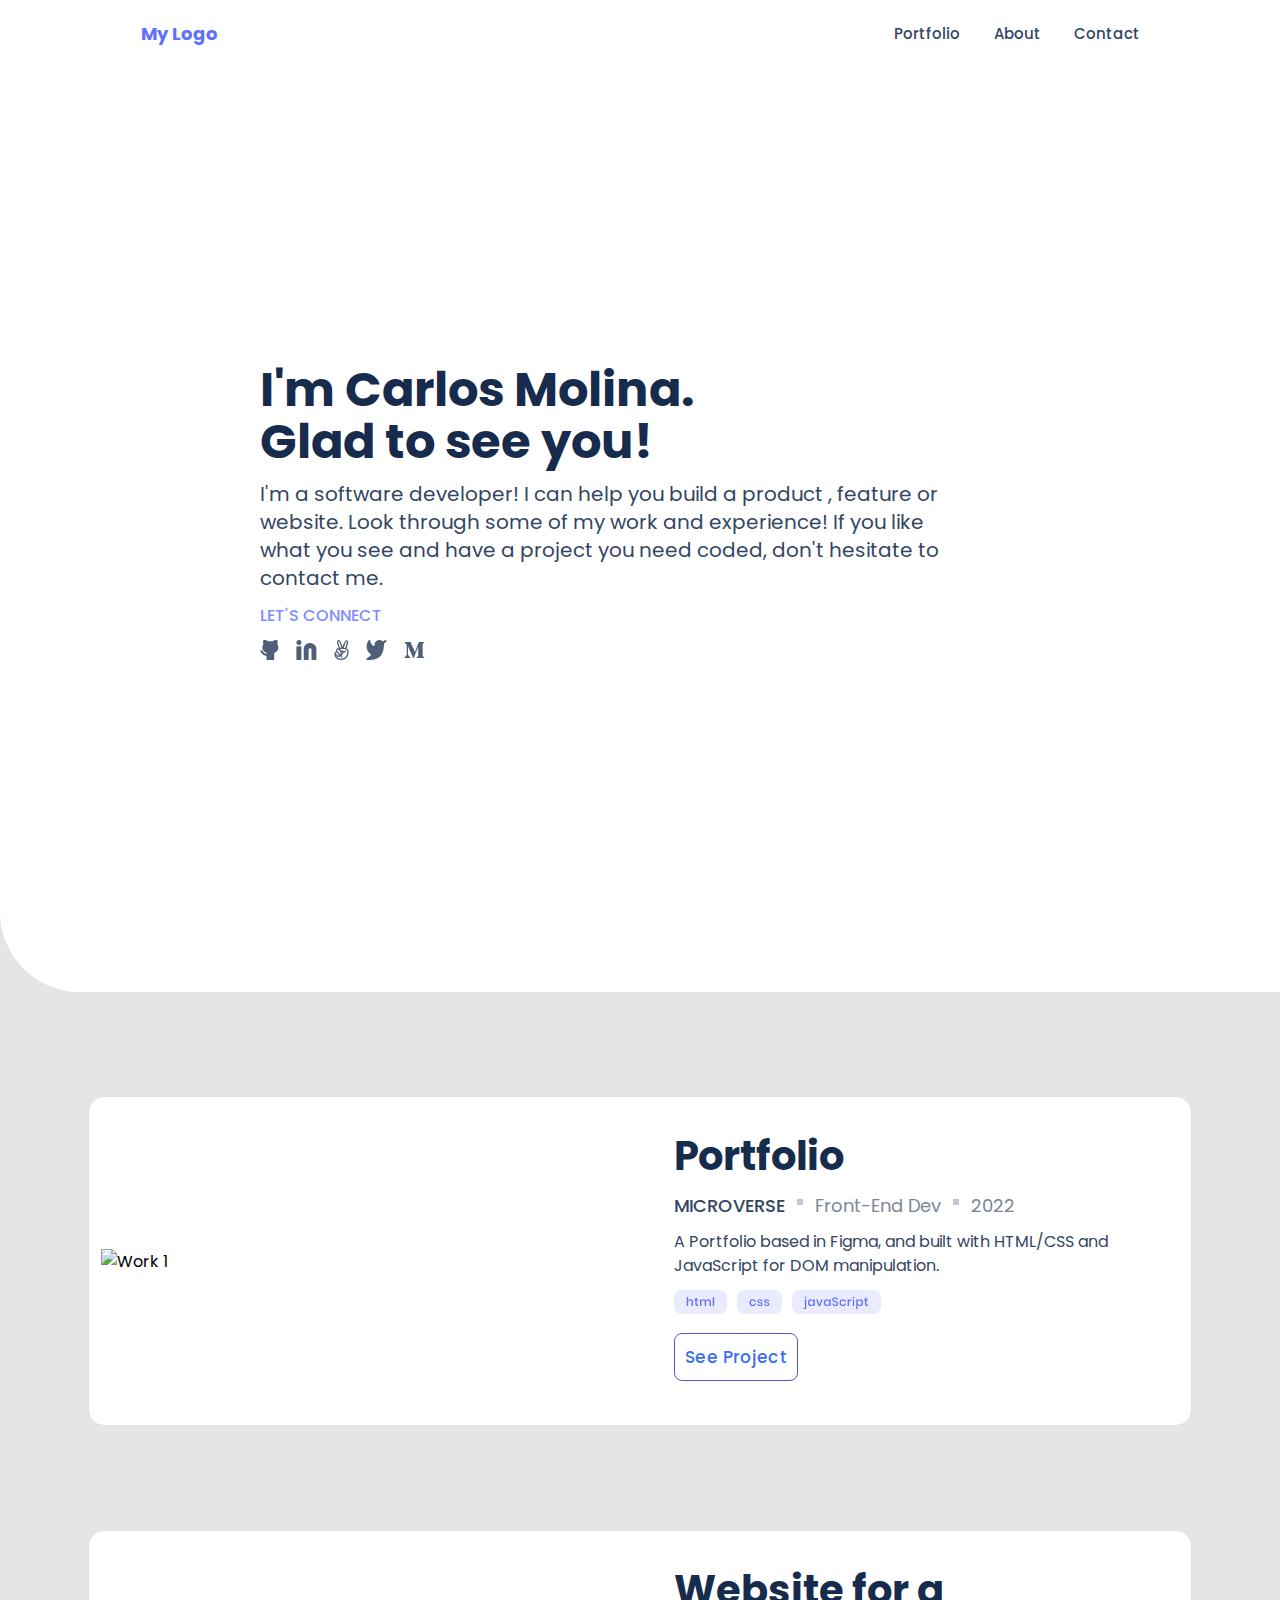
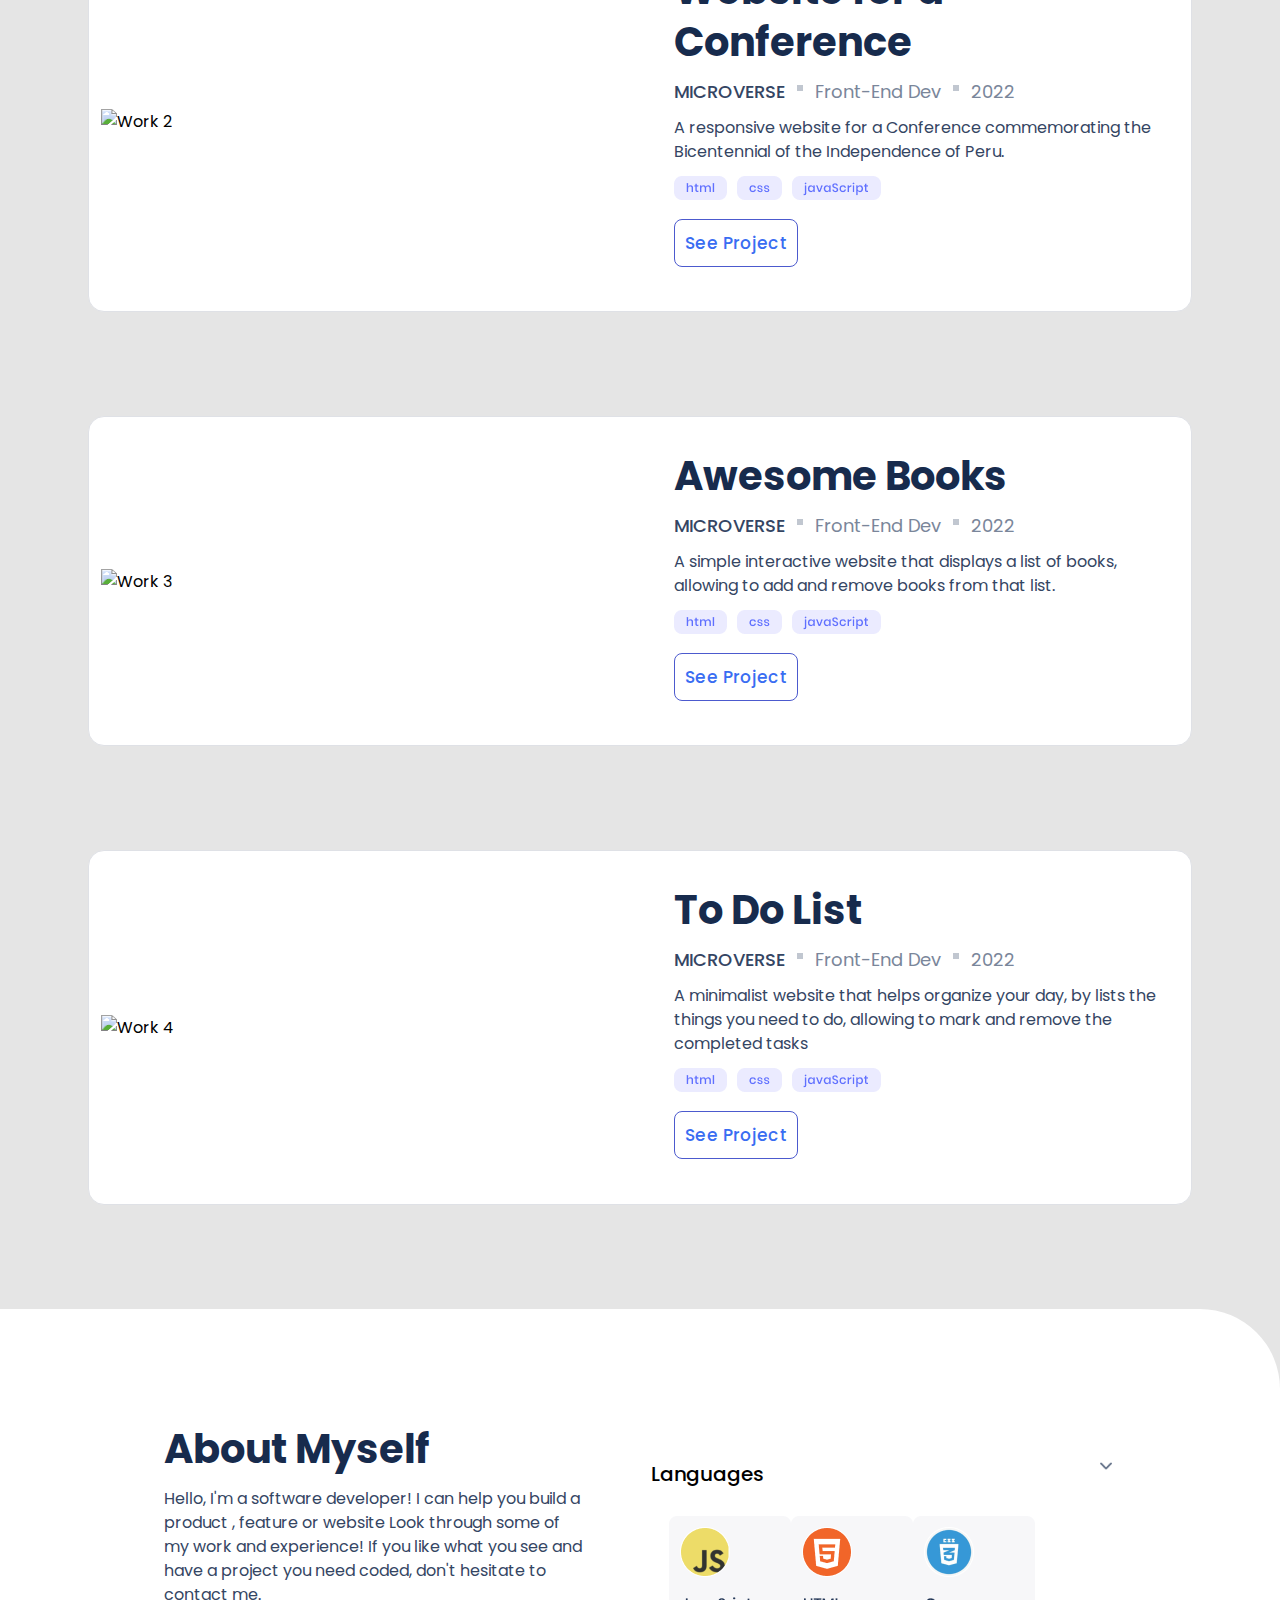
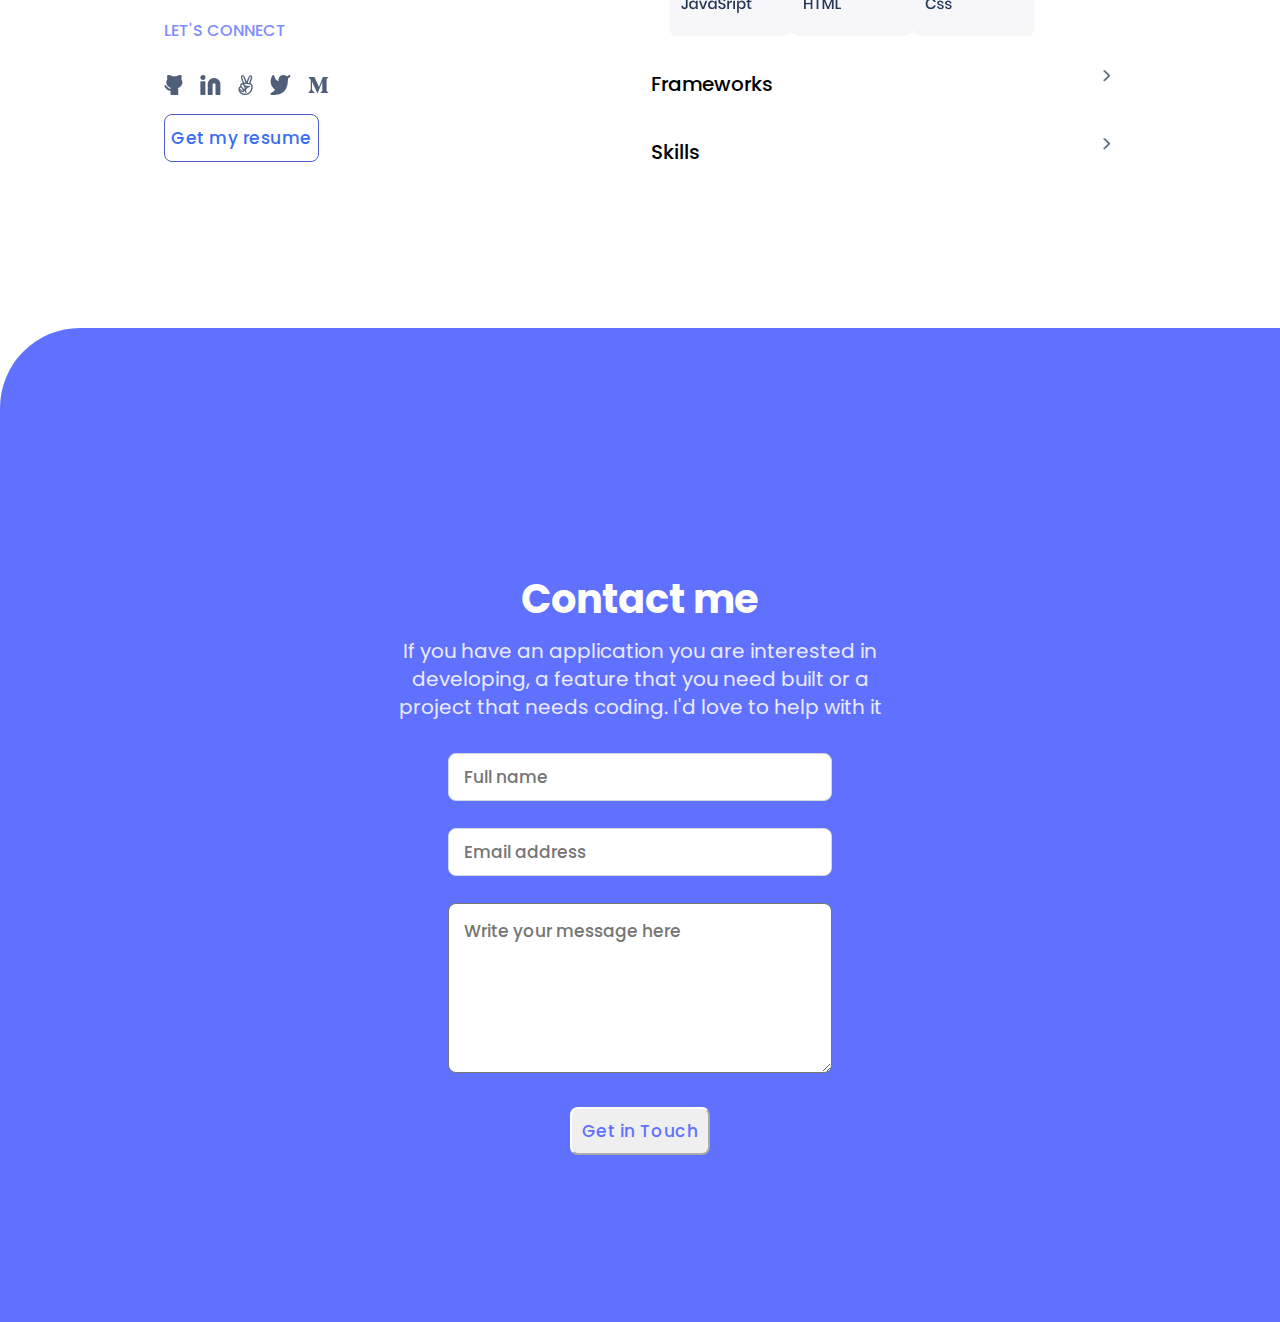
==== commit 623254da: "Merge pull request #19 from cmolinan/adding-projects" ====
--- a/index.html
+++ b/index.html
@@ -1,190 +1,190 @@
-<!DOCTYPE html>
-<html lang="en">
-<head>    
-    <meta charset="UTF-8">
-    <meta name="viewport" content="width=device-width, initial-scale=1.0">
-    <title>Carlos Molina's Portfolio</title>
-    <link rel="stylesheet" href="styles.css">
-    <link href="https://fonts.googleapis.com/css2?family=Poppins:wght@400;500;600;700&display=swap" rel="stylesheet">
-    <link rel="preconnect" href="https://fonts.googleapis.com">
-    <link rel="preconnect" href="https://fonts.gstatic.com" crossorigin>
-    
-</head>
-<body>
-  <main class="main-container">
-    <header class="toolbar" id="toolbar">                  
-      <span class="logo">My Logo</span>
-      <div class="menu-desktop">
-        <a href="#work-section">Portfolio</a>
-        <a href="#about-section">About</a>
-        <a href="#contact-background">Contact</a>
-      </div>
-      <nav id="main-menu" class="mobile-nav">
-        <a id="menu-icon" href="#mobile-menu" onclick="MobileMenu()"><img src="./images/hamburger-icon.svg" alt="Menu"></a>          
-        
-        <!-- MobileMenu Only appears when Hamburguer Icon is pressed -->
-        <div id="MobileMenu" >
-          <a id="close-menu" class="close-menu" onclick="MobileMenu()" >
-            <img src="./images/close-x.svg"  alt="close menu">
-          </a>
-          <a href="#work-section" onclick="MobileMenu()" class="menu">Portfolio</a>
-          <a href="#about-section" onclick="MobileMenu()" class="menu">About</a>
-          <a href="#contact-background" onclick="MobileMenu()" class="menu">Contact</a>
-        </div>
-
-      </nav>
-    </header>
-
-    <section class="section-headline" id="section-headline">
-      <div class="headline">
-        <h1>I'm Carlos<br>
-            Glad to see you!</h1> 
-        <p>
-          I'm a software developer! I can help you build a product , feature or website. Look through some of my work and experience! If you like what you see and have a project you need coded, don't hestiate to contact me.
-        </p>
-        <h3>LET'S CONNECT</h3>
-        <div>
-          <ul class="icons-social" >
-            <li>
-              <a href="https://www.github.com/" target="_blank"  rel="noopener noreferrer">
-                <img src="images/github.png" class="social" alt="Github"></a>
-            </li>
-            <li>
-              <a href="https://www.linkedin.com/" target="_blank"  rel="noopener noreferrer">
-                <img src="images/Linkedin.png" class="social" alt="Linkedin"></a>
-            </li>                               
-            <li>
-              <a href="https://www.angellist.com/" target="_blank"  rel="noopener noreferrer">
-                <img src="images/angellist.png" class="social" alt="Angellist"></a>
-            </li>
-            <li>
-              <a href="https://www.twitter.com/" target="_blank"  rel="noopener noreferrer">
-                <img src="images/twitter.png"  class="social" alt="Twitter"></a>
-            </li>
-            <li>
-              <a href="https://www.medium.com/" target="_blank"  rel="noopener noreferrer">
-                <img src="images/medium.png" class="social" alt="Medium"></a>
-            </li>
-          </ul>
-        </div>
-      </div> 
-    </section>
-  
-    <section class="work-section" id="work-section">        
-    </section>
-    
-    <section id="popup-work-section"> 
-    </section> 
-
-    <section class="about-section" id="about-section">
-      <div class="about">
-        <h2>About Myself</h2> 
-        <p>Hello, I'm a software developer! I can help you
-          build a product , feature or website Look
-          through some of my work and
-          experience! If you like what you see and
-          have a project you need coded, don't
-          hestiate to contact me.
-        </p>
-        <h3>LET'S CONNECT</h3>
-        <div>
-            <ul class="icons-social">
-              <li>
-                <a href="https://www.github.com/" target="_blank"  rel="noopener noreferrer">
-                  <img src="images/github.png" class="social" alt="Github"></a>
-              </li>
-              <li>
-                <a href="https://www.linkedin.com/" target="_blank"  rel="noopener noreferrer">
-                  <img src="images/Linkedin.png" class="social" alt="Linkedin"></a>
-              </li>                               
-              <li>
-                <a href="https://www.angellist.com/" target="_blank"  rel="noopener noreferrer">
-                  <img src="images/angellist.png" class="social" alt="Angellist"></a>
-              </li>
-              <li>
-                <a href="https://www.twitter.com/" target="_blank"  rel="noopener noreferrer">
-                  <img src="images/twitter.png" class="social" alt="Twitter"></a>
-              </li>
-              <li>
-                <a href="https://www.medium.com/" target="_blank"  rel="noopener noreferrer">
-                  <img src="images/medium.png" class="social" alt="Medium"></a>
-              </li>
-            </ul>                      
-        </div >
-                    
-        <button type="button" class="getresume-btn">Get my resume</button> 
-      </div>
-
-      <div class="about-details">
-        <div class="about-items">
-          <h3>Languages</h3>              
-          <img src="images/down.png"  alt="">      
-        </div>
-        <ul class="ul-categories">
-          <li><img src="images/js-language.png"  alt="JavaScript"></li>  
-          <li><img src="images/html-language.png"  alt="HTML"></li>  
-          <li><img src="images/css-language.png"  alt="CSS"></li>  
-        </ul>     
-        <ul class="ul-categories1">
-          <li><img src="images/js-vertical.png"  alt="JavaScript"></li>  
-          <li><img src="images/html-vertical.png"  alt="HTML"></li>  
-          <li><img src="images/css-vertical.png"  alt="CSS"></li>  
-        </ul>     
-        <div class="about-items">
-          <h3>Frameworks</h3>
-          <img src="images/greater-than.png"  alt="">      
-        </div>
-
-        <div class="about-items">
-          <h3>Skills</h3>             
-          <img src="images/greater-than.png"  alt="">  
-        </div>
-        <ul class="ul-categories">
-            <li></li>
-        </ul>              
-      </div>
-
-    </section>
-
-    <section class="contact-background" id="contact-background">
-      <div class="contactform-section">
-        <div class="contact-info">
-          <h2>Contact me</h2>
-          <p>If you have an application you
-              are interested in developing, a
-              feature that you need built or a
-              project that needs coding. I'd
-              love to help with it</p> 
-          <form onsubmit="return email_validation()" id="contact-form" class="contact-form" action="https://formspree.io/f/mgedjayo" method="post">
-            <ul class="contact-input-form">
-              <li>                                
-                <label><input id="fullName"  class="contact-inputs" type="text" name="full_name" placeholder="Full name"
-                  maxlength="30" required /></label>
-              </li>
-              <li>
-                <input id="email"  class="contact-inputs" type="email" name="email" placeholder="Email address"
-                required />
-              </li>
-              <li>
-                <label><textarea id="contactText"  placeholder="Write your message here"
-                class="contact-txt" name="contact_text" 
-                cols="30" rows="5"  maxlength="500" required
-                ></textarea></label>
-              </li>
-              <li class="contact-button-li">
-                <button type="submit" class="contact-button">
-                Get in Touch</button>            
-              </li>                              
-            </ul>    
-          </form>
-          <p id="label-email">Please, use lower case for e-mail</p>
-          <img src="images/last-line.svg"  alt="end of portfolio">
-        </div>
-      </div>
-    </section>
-  </main>
-
-  <script src="code.js"></script>
-  <script src="cards.js"></script>
-</body>
+<!DOCTYPE html>
+<html lang="en">
+<head>    
+    <meta charset="UTF-8">
+    <meta name="viewport" content="width=device-width, initial-scale=1.0">
+    <title>Carlos Molina's Portfolio</title>
+    <link rel="stylesheet" href="styles.css">
+    <link href="https://fonts.googleapis.com/css2?family=Poppins:wght@400;500;600;700&display=swap" rel="stylesheet">
+    <link rel="preconnect" href="https://fonts.googleapis.com">
+    <link rel="preconnect" href="https://fonts.gstatic.com" crossorigin>
+    
+</head>
+<body>
+  <main class="main-container">
+    <header class="toolbar" id="toolbar">                  
+      <span class="logo">My Logo</span>
+      <div class="menu-desktop">
+        <a href="#work-section">Portfolio</a>
+        <a href="#about-section">About</a>
+        <a href="#contact-background">Contact</a>
+      </div>
+      <nav id="main-menu" class="mobile-nav">
+        <a id="menu-icon" href="#mobile-menu" onclick="MobileMenu()"><img src="./images/hamburger-icon.svg" alt="Menu"></a>          
+        
+        <!-- MobileMenu Only appears when Hamburguer Icon is pressed -->
+        <div id="MobileMenu" >
+          <a id="close-menu" class="close-menu" onclick="MobileMenu()" >
+            <img src="./images/close-x.svg"  alt="close menu">
+          </a>
+          <a href="#work-section" onclick="MobileMenu()" class="menu">Portfolio</a>
+          <a href="#about-section" onclick="MobileMenu()" class="menu">About</a>
+          <a href="#contact-background" onclick="MobileMenu()" class="menu">Contact</a>
+        </div>
+
+      </nav>
+    </header>
+
+    <section class="section-headline" id="section-headline">
+      <div class="headline">
+        <h1>I'm Carlos Molina.<br>
+            Glad to see you!</h1> 
+        <p>
+          I'm a software developer! I can help you build a product , feature or website. Look through some of my work and experience! If you like what you see and have a project you need coded, don't hesitate to contact me.
+        </p>
+        <h3>LET'S CONNECT</h3>
+        <div>
+          <ul class="icons-social" >
+            <li>
+              <a href="https://www.github.com/" target="_blank"  rel="noopener noreferrer">
+                <img src="images/github.png" class="social" alt="Github"></a>
+            </li>
+            <li>
+              <a href="https://www.linkedin.com/" target="_blank"  rel="noopener noreferrer">
+                <img src="images/Linkedin.png" class="social" alt="Linkedin"></a>
+            </li>                               
+            <li>
+              <a href="https://www.angellist.com/" target="_blank"  rel="noopener noreferrer">
+                <img src="images/angellist.png" class="social" alt="Angellist"></a>
+            </li>
+            <li>
+              <a href="https://www.twitter.com/" target="_blank"  rel="noopener noreferrer">
+                <img src="images/twitter.png"  class="social" alt="Twitter"></a>
+            </li>
+            <li>
+              <a href="https://www.medium.com/" target="_blank"  rel="noopener noreferrer">
+                <img src="images/medium.png" class="social" alt="Medium"></a>
+            </li>
+          </ul>
+        </div>
+      </div> 
+    </section>
+  
+    <section class="work-section" id="work-section">        
+    </section>
+    
+    <section id="popup-work-section"> 
+    </section> 
+
+    <section class="about-section" id="about-section">
+      <div class="about">
+        <h2>About Myself</h2> 
+        <p>Hello, I'm a software developer! I can help you
+          build a product , feature or website Look
+          through some of my work and
+          experience! If you like what you see and
+          have a project you need coded, don't
+          hesitate to contact me.
+        </p>
+        <h3>LET'S CONNECT</h3>
+        <div>
+            <ul class="icons-social">
+              <li>
+                <a href="https://www.github.com/" target="_blank"  rel="noopener noreferrer">
+                  <img src="images/github.png" class="social" alt="Github"></a>
+              </li>
+              <li>
+                <a href="https://www.linkedin.com/" target="_blank"  rel="noopener noreferrer">
+                  <img src="images/Linkedin.png" class="social" alt="Linkedin"></a>
+              </li>                               
+              <li>
+                <a href="https://www.angellist.com/" target="_blank"  rel="noopener noreferrer">
+                  <img src="images/angellist.png" class="social" alt="Angellist"></a>
+              </li>
+              <li>
+                <a href="https://www.twitter.com/" target="_blank"  rel="noopener noreferrer">
+                  <img src="images/twitter.png" class="social" alt="Twitter"></a>
+              </li>
+              <li>
+                <a href="https://www.medium.com/" target="_blank"  rel="noopener noreferrer">
+                  <img src="images/medium.png" class="social" alt="Medium"></a>
+              </li>
+            </ul>                      
+        </div >
+                    
+        <button type="button" class="getresume-btn">Get my resume</button> 
+      </div>
+
+      <div class="about-details">
+        <div class="about-items">
+          <h3>Languages</h3>              
+          <img src="images/down.png"  alt="">      
+        </div>
+        <ul class="ul-categories">
+          <li><img src="images/js-language.png"  alt="JavaScript"></li>  
+          <li><img src="images/html-language.png"  alt="HTML"></li>  
+          <li><img src="images/css-language.png"  alt="CSS"></li>  
+        </ul>     
+        <ul class="ul-categories1">
+          <li><img src="images/js-vertical.png"  alt="JavaScript"></li>  
+          <li><img src="images/html-vertical.png"  alt="HTML"></li>  
+          <li><img src="images/css-vertical.png"  alt="CSS"></li>  
+        </ul>     
+        <div class="about-items">
+          <h3>Frameworks</h3>
+          <img src="images/greater-than.png"  alt="">      
+        </div>
+
+        <div class="about-items">
+          <h3>Skills</h3>             
+          <img src="images/greater-than.png"  alt="">  
+        </div>
+        <ul class="ul-categories">
+            <li></li>
+        </ul>              
+      </div>
+
+    </section>
+
+    <section class="contact-background" id="contact-background">
+      <div class="contactform-section">
+        <div class="contact-info">
+          <h2>Contact me</h2>
+          <p>If you have an application you
+              are interested in developing, a
+              feature that you need built or a
+              project that needs coding. I'd
+              love to help with it</p> 
+          <form onsubmit="return email_validation()" id="contact-form" class="contact-form" action="https://formspree.io/f/mgedjayo" method="post">
+            <ul class="contact-input-form">
+              <li>                                
+                <label><input id="fullName"  class="contact-inputs" type="text" name="full_name" placeholder="Full name"
+                  maxlength="30" required /></label>
+              </li>
+              <li>
+                <input id="email"  class="contact-inputs" type="email" name="email" placeholder="Email address"
+                required />
+              </li>
+              <li>
+                <label><textarea id="contactText"  placeholder="Write your message here"
+                class="contact-txt" name="contact_text" 
+                cols="30" rows="5"  maxlength="500" required
+                ></textarea></label>
+              </li>
+              <li class="contact-button-li">
+                <button type="submit" class="contact-button">
+                Get in Touch</button>            
+              </li>                              
+            </ul>    
+          </form>
+          <p id="label-email">Please, use lower case for e-mail</p>
+          <img src="images/last-line.svg"  alt="end of portfolio">
+        </div>
+      </div>
+    </section>
+  </main>
+
+  <script src="code.js"></script>
+  <script src="cards.js"></script>
+</body>
 </html>--- a/styles.css
+++ b/styles.css
@@ -1,839 +1,839 @@
-* {
-  /* number of Work Cards */
-  --numCards: 4;
-
-  margin: 0;
-  box-sizing: border-box;
-  font-family: 'Poppins', sans-serif;
-  font-style: normal;
-}
-
-body {
-  height: 100vh;
-  width: 100vw;
-  background-color: #e5e5e5;
-}
-
-.toolbar {
-  width: 100vw;
-  height: 50px;
-  display: flex;
-  background-color: white;
-}
-
-.logo {
-  width: 120px;
-  height: 20px;
-  font-weight: 700;
-  font-size: 18px;
-  line-height: 20px;
-  padding-top: 24px;
-  color: #6070ff;
-  padding-left: 20px;
-}
-
-.mobile-nav {
-  cursor: pointer;
-  margin-left: auto;
-  padding-top: 15px;
-  padding-right: 36px;
-}
-
-.menu-desktop {
-  display: none;
-}
-
-#MobileMenu {
-  display: none;
-  height: 100%;
-  width: 100%;
-  position: fixed;
-  top: 0;
-  left: 0;
-  padding-top: 40px;
-  background-color: rgba(96, 112, 255, 1);
-  backdrop-filter: blur(7px);
-  mix-blend-mode: multiply;
-}
-
-.menu {
-  display: block;
-  color: white;
-  padding: 0 16px 13px 7.5%;
-  text-decoration: none;
-  font-size: 32px;
-  font-weight: 600;
-  line-height: 44px;
-}
-
-.close-menu {
-  padding-bottom: 0;
-  padding-left: 82%;
-  padding-top: 0;
-  margin: 0;
-}
-
-.section-headline {
-  background: #fff;
-  border-bottom-left-radius: 80px;
-  width: 100vw;
-  background-image: url("images/background-mobile.svg");
-  background-repeat: no-repeat;
-  background-size: cover;
-  background-position: 0 0;
-}
-
-.headline {
-  padding: 206px 24px 100px 24px;
-  display: flex;
-  flex-direction: column;
-  gap: 12px;
-}
-
-.headline h1 {
-  font-weight: 700;
-  font-size: 40px;
-  line-height: 52px;
-  color: #172b4d;
-  letter-spacing: 0;
-  width: 80%;
-}
-
-.headline p {
-  font-weight: 400;
-  font-size: 16px;
-  line-height: 24px;
-  color: #344563;
-  width: 70%;
-}
-
-.headline h3 {
-  font-size: 16px;
-  font-weight: 500;
-  line-height: 24px;
-  letter-spacing: 0;
-  text-align: left;
-  color: #7f8cff;
-}
-
-.about p {
-  font-weight: 400;
-  font-size: 16px;
-  line-height: 24px;
-  color: #344563;
-  width: 90%;
-}
-
-.about h2 {
-  font-weight: 700;
-  font-size: 40px;
-  line-height: 52px;
-  color: #172b4d;
-  letter-spacing: 0;
-  width: 60%;
-}
-
-.about h3 {
-  font-size: 16px;
-  font-weight: 500;
-  line-height: 24px;
-  letter-spacing: 0;
-  text-align: left;
-  color: #7f8cff;
-  padding-bottom: 20px;
-}
-
-.icons-social {
-  display: flex;
-  flex-direction: row;
-  list-style-type: none;
-  padding-inline-start: 0;
-}
-
-.social {
-  padding-right: 17px;
-  height: fit-content;
-}
-
-.about-section {
-  background-color: white;
-  display: flex;
-  flex-direction: column;
-  padding: 114px 24px;
-  gap: 12px;
-  border-top-right-radius: 80px;
-}
-
-.about {
-  display: flex;
-  flex-direction: column;
-  justify-content: flex-start;
-  gap: 12px;
-}
-
-.about-details {
-  padding-top: 25px;
-}
-
-.about-items {
-  display: flex;
-  flex-direction: row;
-}
-
-.about-items img {
-  margin-top: 8px;
-  width: 20px;
-  height: 20px;
-}
-
-.about-items h3 {
-  font-size: 20px;
-  font-weight: 500;
-  line-height: 23px;
-  letter-spacing: 0;
-  text-align: left;
-  color: black;
-  width: 280px;
-  padding-top: 24px;
-  padding-bottom: 24px;
-}
-
-.getresume-btn {
-  font-weight: 500;
-  font-size: 17px;
-  line-height: 24px;
-  border-color: #7f8cff;
-  background-color: white;
-  border: 1px solid #4c5ace;
-  border-radius: 8px;
-  width: 155px;
-  height: 48px;
-  color: #396df2;
-  text-align: center;
-  letter-spacing: 0.03em;
-}
-
-.work-section {
-  display: grid;
-  grid-template-rows: repeat(var(--numCards), auto);
-  row-gap: 104px;
-  padding-bottom: 104px;
-  padding-top: 104px;
-  padding-left: 24px;
-  padding-right: 24px;
-}
-
-.card {
-  display: flex;
-  flex-direction: column;
-  background-color: white;
-  padding: 16px;
-  gap: 12px;
-  border: 1px solid #dfe1e6;
-  border-radius: 16px;
-}
-
-#popup-work-section {
-  display: none;
-  flex-direction: column;
-  background-color: white;
-  padding: 16px;
-  margin: 4.3%;
-  border-radius: 16px;
-
-  /* showing the popup card */
-  top: 0;
-  left: 0;
-}
-
-#popcard1,
-#popcard2,
-#popcard3,
-#popcard4 {
-  display: none;
-}
-
-.works {
-  display: flex;
-  flex-direction: column;
-  gap: 12px;
-}
-
-.works-img img {
-  width: 100%;
-  height: 100%;
-}
-
-.pop-img {
-  padding-bottom: 1.6%;
-}
-
-.pop-img img {
-  width: 100%;
-  height: 100%;
-}
-
-.works h2 {
-  font-weight: 700;
-  font-size: 32px;
-  line-height: 44px;
-  color: #172b4d;
-}
-
-.contact-info h2 {
-  font-style: bold;
-  font-size: 40px;
-  line-height: 52px;
-  color: white;
-  align-self: center;
-}
-
-#popup-work-section h2 {
-  font-weight: 700;
-  font-size: 32px;
-  line-height: 44px;
-  color: #172b4d;
-  padding-bottom: 5%;
-  width: 80%;
-}
-
-.works h3,
-.pop-infoline h3 {
-  font-weight: 600;
-  font-size: 13px;
-  line-height: 16px;
-  color: #344563;
-  padding-right: 12px;
-}
-
-.works h4,
-.pop-infoline h4 {
-  font-weight: 600;
-  font-size: 13px;
-  line-height: 16px;
-  color: #7a869a;
-  padding-left: 12px;
-  padding-right: 12px;
-}
-
-.works p,
-.pop-text p {
-  font-weight: 400;
-  font-size: 15px;
-  line-height: 24px;
-  color: #344563;
-}
-
-.pop-title {
-  display: flex;
-  justify-content: space-between;
-}
-
-.pop-text {
-  padding-bottom: 3%;
-}
-
-.infoline {
-  display: flex;
-}
-
-.pop-infoline {
-  display: flex;
-  padding-bottom: 7%;
-}
-
-.infoline img,
-.pop-infoline img {
-  background: #c1c7d0;
-  width: 6px;
-  height: 6px;
-  margin-top: 5px;
-  justify-content: center;
-  align-content: center;
-}
-
-.work-languages ul {
-  margin: 0;
-  padding: 0;
-  display: flex;
-  flex-direction: row;
-  list-style-type: none;
-  padding-top: 10px;
-}
-
-.pop-languages ul {
-  display: flex;
-  flex-direction: row;
-  list-style-type: none;
-  padding-top: 10px;
-  padding-inline-start: 0;
-  gap: 10px;
-}
-
-.work-languages img,
-.pop-languages img {
-  padding-right: 10px;
-}
-
-.work-btn,
-.pop-btn {
-  font-weight: 500;
-  font-size: 17px;
-  line-height: 24px;
-  border-color: #7f8cff;
-  background-color: white;
-  border: 1px solid #4c5ace;
-  border-radius: 8px;
-  width: 124px;
-  height: 48px;
-  color: #396df2;
-  text-align: center;
-  letter-spacing: 0.03em;
-}
-
-.pop-buttons {
-  display: flex;
-  align-items: center;
-  justify-content: center;
-  margin-top: 13%;
-  gap: 20px;
-  height: 48px;
-}
-
-.pop-btn {
-  font-weight: 500;
-  font-size: 15px;
-  line-height: 20px;
-  width: 46%;
-  padding: 0;
-  height: 48px;
-  padding-bottom: 5px;
-}
-
-.pop-btn img {
-  position: relative;
-  top: 5px;
-  right: -5px;
-  width: 30px;
-}
-
-.work-btn:hover,
-.getresume-btn:hover {
-  color: white;
-  background-color: #6070ff;
-}
-
-.work-btn:active,
-.getresume-btn:active {
-  color: white;
-  background-color: #2230d2;
-}
-
-.ul-categories {
-  display: flex;
-  flex-direction: column;
-  list-style-type: none;
-  padding-left: 0;
-  padding-bottom: 15px;
-}
-
-.ul-categories1 {
-  display: none;
-}
-
-.contactform-section {
-  box-sizing: border-box;
-  width: 100%;
-  background: #6070ff;
-  background-repeat: no-repeat;
-  background-position: right;
-  border-top-left-radius: 80px;
-  background-image: url(./images/backg-balls-mobile.svg);
-  padding: 103px 24px 8px 24px;
-}
-
-.contact-background {
-  background-color: white;
-}
-
-.contact-info {
-  display: flex;
-  flex-direction: column;
-  gap: 12px;
-  width: 100%;
-}
-
-.contact-info p {
-  font-size: 20px;
-  line-height: 28px;
-  color: #ebebff;
-  text-align: center;
-  padding-bottom: 40px;
-}
-
-.contact-info img {
-  width: 134px;
-  height: 5px;
-  align-self: center;
-}
-
-.contact-input-form {
-  display: flex;
-  flex-direction: column;
-  list-style-type: none;
-  align-self: center;
-  margin: 0;
-  padding: 0;
-  gap: 20px;
-  padding-bottom: 32px;
-}
-
-.contact-inputs {
-  border: 1px solid #cfd8dc;
-  border-radius: 8px;
-  width: 100%;
-  margin: 0;
-  padding-left: 15px;
-  padding-right: 15px;
-  height: 52px;
-  font-weight: 500;
-  font-size: 17px;
-  line-height: 24px;
-  text-align: left;
-}
-
-.contact-txt {
-  font-weight: 500;
-  font-size: 17px;
-  line-height: 24px;
-  text-align: left;
-  border-radius: 8px;
-  width: 100%;
-  height: 175px;
-  box-sizing: border-box;
-  padding: 15px;
-}
-
-#label-email {
-  display: none;
-  color: white;
-  background-color: #a82325;
-  position: relative;
-  top: -35px;
-  text-align: center;
-  padding-bottom: 0;
-}
-
-.contact-button {
-  border-radius: 8px;
-  border-color: white;
-  width: 140px;
-  height: 48px;
-  color: #6070ff;
-  font-weight: 500;
-  font-size: 17px;
-  line-height: 24px;
-  text-align: center;
-  letter-spacing: 0.03em;
-}
-
-.contact-button:hover {
-  color: white;
-  background-color: #6070ff;
-}
-
-.contact-button:active {
-  color: white;
-  background-color: #2230d2;
-}
-
-@media only screen and (min-width: 768px) {
-  .mobile-nav {
-    display: none;
-  }
-
-  .logo {
-    padding-left: 11%;
-    width: auto;
-  }
-
-  .menu-desktop a {
-    color: #344563;
-    font-size: 15px;
-    font-weight: 500;
-    line-height: 20px;
-    text-decoration: none;
-    width: 90px;
-    height: 20px;
-    padding-top: 24px;
-    text-align: center;
-  }
-
-  .menu-desktop {
-    display: flex;
-    align-items: left;
-    text-align: center;
-    margin-right: 10%;
-  }
-
-  .toolbar {
-    justify-content: space-between;
-    width: 100%;
-  }
-
-  .contact-info p {
-    width: 100%;
-    padding-bottom: 20px;
-  }
-
-  .contact-inputs {
-    height: 48px;
-  }
-
-  .contact-txt {
-    height: 170px;
-  }
-
-  .section-headline {
-    background-image: url("images/background-desktop.svg");
-    background-repeat: no-repeat;
-    background-size: 90%;
-  }
-
-  .headline {
-    padding: 314px 260px 325px 260px;
-    display: flex;
-    flex-direction: column;
-    gap: 12px;
-  }
-
-  .headline h1 {
-    font-size: 48px;
-    line-height: 52px;
-    width: 80%;
-  }
-
-  .headline p {
-    font-size: 20px;
-    line-height: 28px;
-    width: 90%;
-    max-width: 768px;
-  }
-
-  .about {
-    flex: 1;
-    padding-left: 140px;
-  }
-
-  .about-details {
-    padding-right: 140px;
-    padding-left: 10px;
-    padding-bottom: 20px;
-    flex: 1;
-  }
-
-  .about p {
-    width: 90%;
-  }
-
-  .about-section {
-    flex-direction: row;
-    justify-content: space-between;
-  }
-
-  .about-items h3 {
-    padding-top: 15px;
-    padding-bottom: 30px;
-    flex: 1;
-  }
-
-  .card {
-    padding: 0;
-    align-items: center;
-  }
-
-  .card-pair {
-    flex-direction: row-reverse;
-  }
-
-  .card-odd {
-    flex-direction: row;
-  }
-
-  .work-section {
-    grid-template-rows: repeat(var(--numCards), auto);
-    width: 90vw;
-    margin: 0 auto;
-  }
-
-  .works {
-    width: 48%;
-    padding-top: 3%;
-    padding-left: 2%;
-    padding-bottom: 4%;
-  }
-
-  .works h2 {
-    font-size: 40px;
-    line-height: 52px;
-    width: 85%;
-  }
-
-  .works h3 {
-    font-weight: 500;
-    font-size: 18px;
-    line-height: 24px;
-    color: #344563;
-  }
-
-  .pop-infoline {
-    padding-bottom: 3.095%;
-  }
-
-  .pop-infoline h3 {
-    font-weight: 500;
-    font-size: 15px;
-    line-height: 20px;
-  }
-
-  .works h4 {
-    font-weight: 400;
-    font-size: 18px;
-    line-height: 24px;
-    color: #7a869a;
-    padding-left: 12px;
-    padding-right: 12px;
-  }
-
-  .pop-infoline h4 {
-    font-weight: 500;
-    font-size: 15px;
-    line-height: 20px;
-    color: #7a869a;
-    padding-left: 12px;
-    padding-right: 12px;
-  }
-
-  .pop-text {
-    width: 67.3%;
-  }
-
-  .pop-text p {
-    font-weight: 400;
-    font-size: 16px;
-    line-height: 30px;
-  }
-
-  .pop-buttons {
-    padding-left: 0;
-    gap: 5px;
-  }
-
-  .pop-btn {
-    height: 40px;
-    width: 48.4%;
-    font-size: 13px;
-  }
-
-  .pop-btn img {
-    width: 22px;
-  }
-
-  .work-languages {
-    padding-top: 0;
-  }
-
-  .pop-languages {
-    padding-top: 0;
-    width: 35.4%;
-    justify-self: center;
-  }
-
-  .pop-languages ul {
-    padding-left: 0;
-    gap: 3%;
-  }
-
-  .work-languages ul,
-  .pop-infoline ul {
-    padding-top: 0;
-  }
-
-  #popup-work-section {
-    padding: 2.076%;
-    margin: 9.86%;
-  }
-
-  #popup-work-section h2 {
-    font-weight: 700;
-    font-size: 40px;
-    line-height: 52px;
-    padding-bottom: 1.89%;
-  }
-
-  .pop-details {
-    display: flex;
-    padding-top: 5.073%;
-    gap: 1.8%;
-  }
-
-  .ul-categories {
-    display: none;
-  }
-
-  .ul-categories1 {
-    display: flex;
-    flex-direction: row;
-    list-style-type: none;
-    padding-left: 18px;
-    padding-bottom: 15px;
-  }
-
-  .works p {
-    width: 100%;
-    font-size: 16px;
-  }
-
-  .works-img {
-    width: 50%;
-    padding: 12px;
-  }
-
-  .pop-img {
-    padding: 0 7.325%;
-    background-color: #e5e5e5;
-  }
-
-  .contact-info {
-    box-sizing: unset;
-    width: 50%;
-    width: fit-content;
-    padding: 142px 30% 127px 30%;
-  }
-
-  .contactform-section {
-    background-image: url(./images/backg-balls-desktop.svg);
-  }
-
-  #label-email {
-    top: -38px;
-    left: 0;
-  }
-
-  .contact-info img {
-    display: none;
-  }
-
-  .contact-form {
-    width: 78%;
-    align-self: center;
-  }
-
-  .contact-input-form {
-    gap: 27px;
-  }
-
-  .contact-button-li {
-    text-align: center;
-  }
-}
+* {
+  /* number of Work Cards */
+  --numCards: 4;
+
+  margin: 0;
+  box-sizing: border-box;
+  font-family: 'Poppins', sans-serif;
+  font-style: normal;
+}
+
+body {
+  height: 100vh;
+  width: 100vw;
+  background-color: #e5e5e5;
+}
+
+.toolbar {
+  width: 100vw;
+  height: 50px;
+  display: flex;
+  background-color: white;
+}
+
+.logo {
+  width: 120px;
+  height: 20px;
+  font-weight: 700;
+  font-size: 18px;
+  line-height: 20px;
+  padding-top: 24px;
+  color: #6070ff;
+  padding-left: 20px;
+}
+
+.mobile-nav {
+  cursor: pointer;
+  margin-left: auto;
+  padding-top: 15px;
+  padding-right: 36px;
+}
+
+.menu-desktop {
+  display: none;
+}
+
+#MobileMenu {
+  display: none;
+  height: 100%;
+  width: 100%;
+  position: fixed;
+  top: 0;
+  left: 0;
+  padding-top: 40px;
+  background-color: rgba(96, 112, 255, 1);
+  backdrop-filter: blur(7px);
+  mix-blend-mode: multiply;
+}
+
+.menu {
+  display: block;
+  color: white;
+  padding: 0 16px 13px 7.5%;
+  text-decoration: none;
+  font-size: 32px;
+  font-weight: 600;
+  line-height: 44px;
+}
+
+.close-menu {
+  padding-bottom: 0;
+  padding-left: 82%;
+  padding-top: 0;
+  margin: 0;
+}
+
+.section-headline {
+  background: #fff;
+  border-bottom-left-radius: 80px;
+  width: 100vw;
+  background-image: url("images/background-mobile.svg");
+  background-repeat: no-repeat;
+  background-size: cover;
+  background-position: 0 0;
+}
+
+.headline {
+  padding: 206px 24px 100px 24px;
+  display: flex;
+  flex-direction: column;
+  gap: 12px;
+}
+
+.headline h1 {
+  font-weight: 700;
+  font-size: 40px;
+  line-height: 52px;
+  color: #172b4d;
+  letter-spacing: 0;
+  width: 80%;
+}
+
+.headline p {
+  font-weight: 400;
+  font-size: 16px;
+  line-height: 24px;
+  color: #344563;
+  width: 70%;
+}
+
+.headline h3 {
+  font-size: 16px;
+  font-weight: 500;
+  line-height: 24px;
+  letter-spacing: 0;
+  text-align: left;
+  color: #7f8cff;
+}
+
+.about p {
+  font-weight: 400;
+  font-size: 16px;
+  line-height: 24px;
+  color: #344563;
+  width: 90%;
+}
+
+.about h2 {
+  font-weight: 700;
+  font-size: 40px;
+  line-height: 52px;
+  color: #172b4d;
+  letter-spacing: 0;
+  width: 60%;
+}
+
+.about h3 {
+  font-size: 16px;
+  font-weight: 500;
+  line-height: 24px;
+  letter-spacing: 0;
+  text-align: left;
+  color: #7f8cff;
+  padding-bottom: 20px;
+}
+
+.icons-social {
+  display: flex;
+  flex-direction: row;
+  list-style-type: none;
+  padding-inline-start: 0;
+}
+
+.social {
+  padding-right: 17px;
+  height: fit-content;
+}
+
+.about-section {
+  background-color: white;
+  display: flex;
+  flex-direction: column;
+  padding: 114px 24px;
+  gap: 12px;
+  border-top-right-radius: 80px;
+}
+
+.about {
+  display: flex;
+  flex-direction: column;
+  justify-content: flex-start;
+  gap: 12px;
+}
+
+.about-details {
+  padding-top: 25px;
+}
+
+.about-items {
+  display: flex;
+  flex-direction: row;
+}
+
+.about-items img {
+  margin-top: 8px;
+  width: 20px;
+  height: 20px;
+}
+
+.about-items h3 {
+  font-size: 20px;
+  font-weight: 500;
+  line-height: 23px;
+  letter-spacing: 0;
+  text-align: left;
+  color: black;
+  width: 280px;
+  padding-top: 24px;
+  padding-bottom: 24px;
+}
+
+.getresume-btn {
+  font-weight: 500;
+  font-size: 17px;
+  line-height: 24px;
+  border-color: #7f8cff;
+  background-color: white;
+  border: 1px solid #4c5ace;
+  border-radius: 8px;
+  width: 155px;
+  height: 48px;
+  color: #396df2;
+  text-align: center;
+  letter-spacing: 0.03em;
+}
+
+.work-section {
+  display: grid;
+  grid-template-rows: repeat(var(--numCards), auto);
+  row-gap: 104px;
+  padding-bottom: 104px;
+  padding-top: 104px;
+  padding-left: 24px;
+  padding-right: 24px;
+}
+
+.card {
+  display: flex;
+  flex-direction: column;
+  background-color: white;
+  padding: 16px;
+  gap: 12px;
+  border: 1px solid #dfe1e6;
+  border-radius: 16px;
+}
+
+#popup-work-section {
+  display: none;
+  flex-direction: column;
+  background-color: white;
+  padding: 16px;
+  margin: 4.3%;
+  border-radius: 16px;
+
+  /* showing the popup card */
+  top: 0;
+  left: 0;
+}
+
+#popcard1,
+#popcard2,
+#popcard3,
+#popcard4 {
+  display: none;
+}
+
+.works {
+  display: flex;
+  flex-direction: column;
+  gap: 12px;
+}
+
+.works-img img {
+  width: 100%;
+  height: 100%;
+}
+
+.pop-img {
+  padding-bottom: 1.6%;
+}
+
+.pop-img img {
+  width: 100%;
+  height: 100%;
+}
+
+.works h2 {
+  font-weight: 700;
+  font-size: 32px;
+  line-height: 44px;
+  color: #172b4d;
+}
+
+.contact-info h2 {
+  font-style: bold;
+  font-size: 40px;
+  line-height: 52px;
+  color: white;
+  align-self: center;
+}
+
+#popup-work-section h2 {
+  font-weight: 700;
+  font-size: 32px;
+  line-height: 44px;
+  color: #172b4d;
+  padding-bottom: 5%;
+  width: 80%;
+}
+
+.works h3,
+.pop-infoline h3 {
+  font-weight: 600;
+  font-size: 13px;
+  line-height: 16px;
+  color: #344563;
+  padding-right: 12px;
+}
+
+.works h4,
+.pop-infoline h4 {
+  font-weight: 600;
+  font-size: 13px;
+  line-height: 16px;
+  color: #7a869a;
+  padding-left: 12px;
+  padding-right: 12px;
+}
+
+.works p,
+.pop-text p {
+  font-weight: 400;
+  font-size: 15px;
+  line-height: 24px;
+  color: #344563;
+}
+
+.pop-title {
+  display: flex;
+  justify-content: space-between;
+}
+
+.pop-text {
+  padding-bottom: 3%;
+}
+
+.infoline {
+  display: flex;
+}
+
+.pop-infoline {
+  display: flex;
+  padding-bottom: 7%;
+}
+
+.infoline img,
+.pop-infoline img {
+  background: #c1c7d0;
+  width: 6px;
+  height: 6px;
+  margin-top: 5px;
+  justify-content: center;
+  align-content: center;
+}
+
+.work-languages ul {
+  margin: 0;
+  padding: 0;
+  display: flex;
+  flex-direction: row;
+  list-style-type: none;
+  padding-top: 10px;
+}
+
+.pop-languages ul {
+  display: flex;
+  flex-direction: row;
+  list-style-type: none;
+  padding-top: 10px;
+  padding-inline-start: 0;
+  gap: 10px;
+}
+
+.work-languages img,
+.pop-languages img {
+  padding-right: 10px;
+}
+
+.work-btn,
+.pop-btn {
+  font-weight: 500;
+  font-size: 17px;
+  line-height: 24px;
+  border-color: #7f8cff;
+  background-color: white;
+  border: 1px solid #4c5ace;
+  border-radius: 8px;
+  width: 124px;
+  height: 48px;
+  color: #396df2;
+  text-align: center;
+  letter-spacing: 0.03em;
+}
+
+.pop-buttons {
+  display: flex;
+  align-items: center;
+  justify-content: center;
+  margin-top: 13%;
+  gap: 20px;
+  height: 48px;
+}
+
+.pop-btn {
+  font-weight: 500;
+  font-size: 15px;
+  line-height: 20px;
+  width: 46%;
+  padding: 0;
+  height: 48px;
+  padding-bottom: 5px;
+}
+
+.pop-btn img {
+  position: relative;
+  top: 5px;
+  right: -5px;
+  width: 30px;
+}
+
+.work-btn:hover,
+.getresume-btn:hover {
+  color: white;
+  background-color: #6070ff;
+}
+
+.work-btn:active,
+.getresume-btn:active {
+  color: white;
+  background-color: #2230d2;
+}
+
+.ul-categories {
+  display: flex;
+  flex-direction: column;
+  list-style-type: none;
+  padding-left: 0;
+  padding-bottom: 15px;
+}
+
+.ul-categories1 {
+  display: none;
+}
+
+.contactform-section {
+  box-sizing: border-box;
+  width: 100%;
+  background: #6070ff;
+  background-repeat: no-repeat;
+  background-position: right;
+  border-top-left-radius: 80px;
+  background-image: url(./images/backg-balls-mobile.svg);
+  padding: 103px 24px 8px 24px;
+}
+
+.contact-background {
+  background-color: white;
+}
+
+.contact-info {
+  display: flex;
+  flex-direction: column;
+  gap: 12px;
+  width: 100%;
+}
+
+.contact-info p {
+  font-size: 20px;
+  line-height: 28px;
+  color: #ebebff;
+  text-align: center;
+  padding-bottom: 40px;
+}
+
+.contact-info img {
+  width: 134px;
+  height: 5px;
+  align-self: center;
+}
+
+.contact-input-form {
+  display: flex;
+  flex-direction: column;
+  list-style-type: none;
+  align-self: center;
+  margin: 0;
+  padding: 0;
+  gap: 20px;
+  padding-bottom: 32px;
+}
+
+.contact-inputs {
+  border: 1px solid #cfd8dc;
+  border-radius: 8px;
+  width: 100%;
+  margin: 0;
+  padding-left: 15px;
+  padding-right: 15px;
+  height: 52px;
+  font-weight: 500;
+  font-size: 17px;
+  line-height: 24px;
+  text-align: left;
+}
+
+.contact-txt {
+  font-weight: 500;
+  font-size: 17px;
+  line-height: 24px;
+  text-align: left;
+  border-radius: 8px;
+  width: 100%;
+  height: 175px;
+  box-sizing: border-box;
+  padding: 15px;
+}
+
+#label-email {
+  display: none;
+  color: white;
+  background-color: #a82325;
+  position: relative;
+  top: -35px;
+  text-align: center;
+  padding-bottom: 0;
+}
+
+.contact-button {
+  border-radius: 8px;
+  border-color: white;
+  width: 140px;
+  height: 48px;
+  color: #6070ff;
+  font-weight: 500;
+  font-size: 17px;
+  line-height: 24px;
+  text-align: center;
+  letter-spacing: 0.03em;
+}
+
+.contact-button:hover {
+  color: white;
+  background-color: #6070ff;
+}
+
+.contact-button:active {
+  color: white;
+  background-color: #2230d2;
+}
+
+@media only screen and (min-width: 768px) {
+  .mobile-nav {
+    display: none;
+  }
+
+  .logo {
+    padding-left: 11%;
+    width: auto;
+  }
+
+  .menu-desktop a {
+    color: #344563;
+    font-size: 15px;
+    font-weight: 500;
+    line-height: 20px;
+    text-decoration: none;
+    width: 90px;
+    height: 20px;
+    padding-top: 24px;
+    text-align: center;
+  }
+
+  .menu-desktop {
+    display: flex;
+    align-items: left;
+    text-align: center;
+    margin-right: 10%;
+  }
+
+  .toolbar {
+    justify-content: space-between;
+    width: 100%;
+  }
+
+  .contact-info p {
+    width: 100%;
+    padding-bottom: 20px;
+  }
+
+  .contact-inputs {
+    height: 48px;
+  }
+
+  .contact-txt {
+    height: 170px;
+  }
+
+  .section-headline {
+    background-image: url("images/background-desktop.svg");
+    background-repeat: no-repeat;
+    background-size: 90%;
+  }
+
+  .headline {
+    padding: 314px 260px 325px 260px;
+    display: flex;
+    flex-direction: column;
+    gap: 12px;
+  }
+
+  .headline h1 {
+    font-size: 48px;
+    line-height: 52px;
+    width: 80%;
+  }
+
+  .headline p {
+    font-size: 20px;
+    line-height: 28px;
+    width: 90%;
+    max-width: 768px;
+  }
+
+  .about {
+    flex: 1;
+    padding-left: 140px;
+  }
+
+  .about-details {
+    padding-right: 140px;
+    padding-left: 10px;
+    padding-bottom: 20px;
+    flex: 1;
+  }
+
+  .about p {
+    width: 90%;
+  }
+
+  .about-section {
+    flex-direction: row;
+    justify-content: space-between;
+  }
+
+  .about-items h3 {
+    padding-top: 15px;
+    padding-bottom: 30px;
+    flex: 1;
+  }
+
+  .card {
+    padding: 0;
+    align-items: center;
+  }
+
+  .card-pair {
+    flex-direction: row-reverse;
+  }
+
+  .card-odd {
+    flex-direction: row;
+  }
+
+  .work-section {
+    grid-template-rows: repeat(var(--numCards), auto);
+    width: 90vw;
+    margin: 0 auto;
+  }
+
+  .works {
+    width: 48%;
+    padding-top: 3%;
+    padding-left: 2%;
+    padding-bottom: 4%;
+  }
+
+  .works h2 {
+    font-size: 40px;
+    line-height: 52px;
+    width: 85%;
+  }
+
+  .works h3 {
+    font-weight: 500;
+    font-size: 18px;
+    line-height: 24px;
+    color: #344563;
+  }
+
+  .pop-infoline {
+    padding-bottom: 3.095%;
+  }
+
+  .pop-infoline h3 {
+    font-weight: 500;
+    font-size: 15px;
+    line-height: 20px;
+  }
+
+  .works h4 {
+    font-weight: 400;
+    font-size: 18px;
+    line-height: 24px;
+    color: #7a869a;
+    padding-left: 12px;
+    padding-right: 12px;
+  }
+
+  .pop-infoline h4 {
+    font-weight: 500;
+    font-size: 15px;
+    line-height: 20px;
+    color: #7a869a;
+    padding-left: 12px;
+    padding-right: 12px;
+  }
+
+  .pop-text {
+    width: 67.3%;
+  }
+
+  .pop-text p {
+    font-weight: 400;
+    font-size: 16px;
+    line-height: 30px;
+  }
+
+  .pop-buttons {
+    padding-left: 0;
+    gap: 5px;
+  }
+
+  .pop-btn {
+    height: 40px;
+    width: 48.4%;
+    font-size: 13px;
+  }
+
+  .pop-btn img {
+    width: 22px;
+  }
+
+  .work-languages {
+    padding-top: 0;
+  }
+
+  .pop-languages {
+    padding-top: 0;
+    width: 35.4%;
+    justify-self: center;
+  }
+
+  .pop-languages ul {
+    padding-left: 0;
+    gap: 3%;
+  }
+
+  .work-languages ul,
+  .pop-infoline ul {
+    padding-top: 0;
+  }
+
+  #popup-work-section {
+    padding: 2.076%;
+    margin: 9.86%;
+  }
+
+  #popup-work-section h2 {
+    font-weight: 700;
+    font-size: 40px;
+    line-height: 52px;
+    padding-bottom: 1.89%;
+  }
+
+  .pop-details {
+    display: flex;
+    padding-top: 5.073%;
+    gap: 1.8%;
+  }
+
+  .ul-categories {
+    display: none;
+  }
+
+  .ul-categories1 {
+    display: flex;
+    flex-direction: row;
+    list-style-type: none;
+    padding-left: 18px;
+    padding-bottom: 15px;
+  }
+
+  .works p {
+    width: 100%;
+    font-size: 16px;
+  }
+
+  .works-img {
+    width: 50%;
+    padding: 12px;
+  }
+
+  .pop-img {
+    padding: 0 7.325%;
+    background-color: #e5e5e5;
+  }
+
+  .contact-info {
+    box-sizing: unset;
+    width: 50%;
+    width: fit-content;
+    padding: 142px 30% 127px 30%;
+  }
+
+  .contactform-section {
+    background-image: url(./images/backg-balls-desktop.svg);
+  }
+
+  #label-email {
+    top: -38px;
+    left: 0;
+  }
+
+  .contact-info img {
+    display: none;
+  }
+
+  .contact-form {
+    width: 78%;
+    align-self: center;
+  }
+
+  .contact-input-form {
+    gap: 27px;
+  }
+
+  .contact-button-li {
+    text-align: center;
+  }
+}
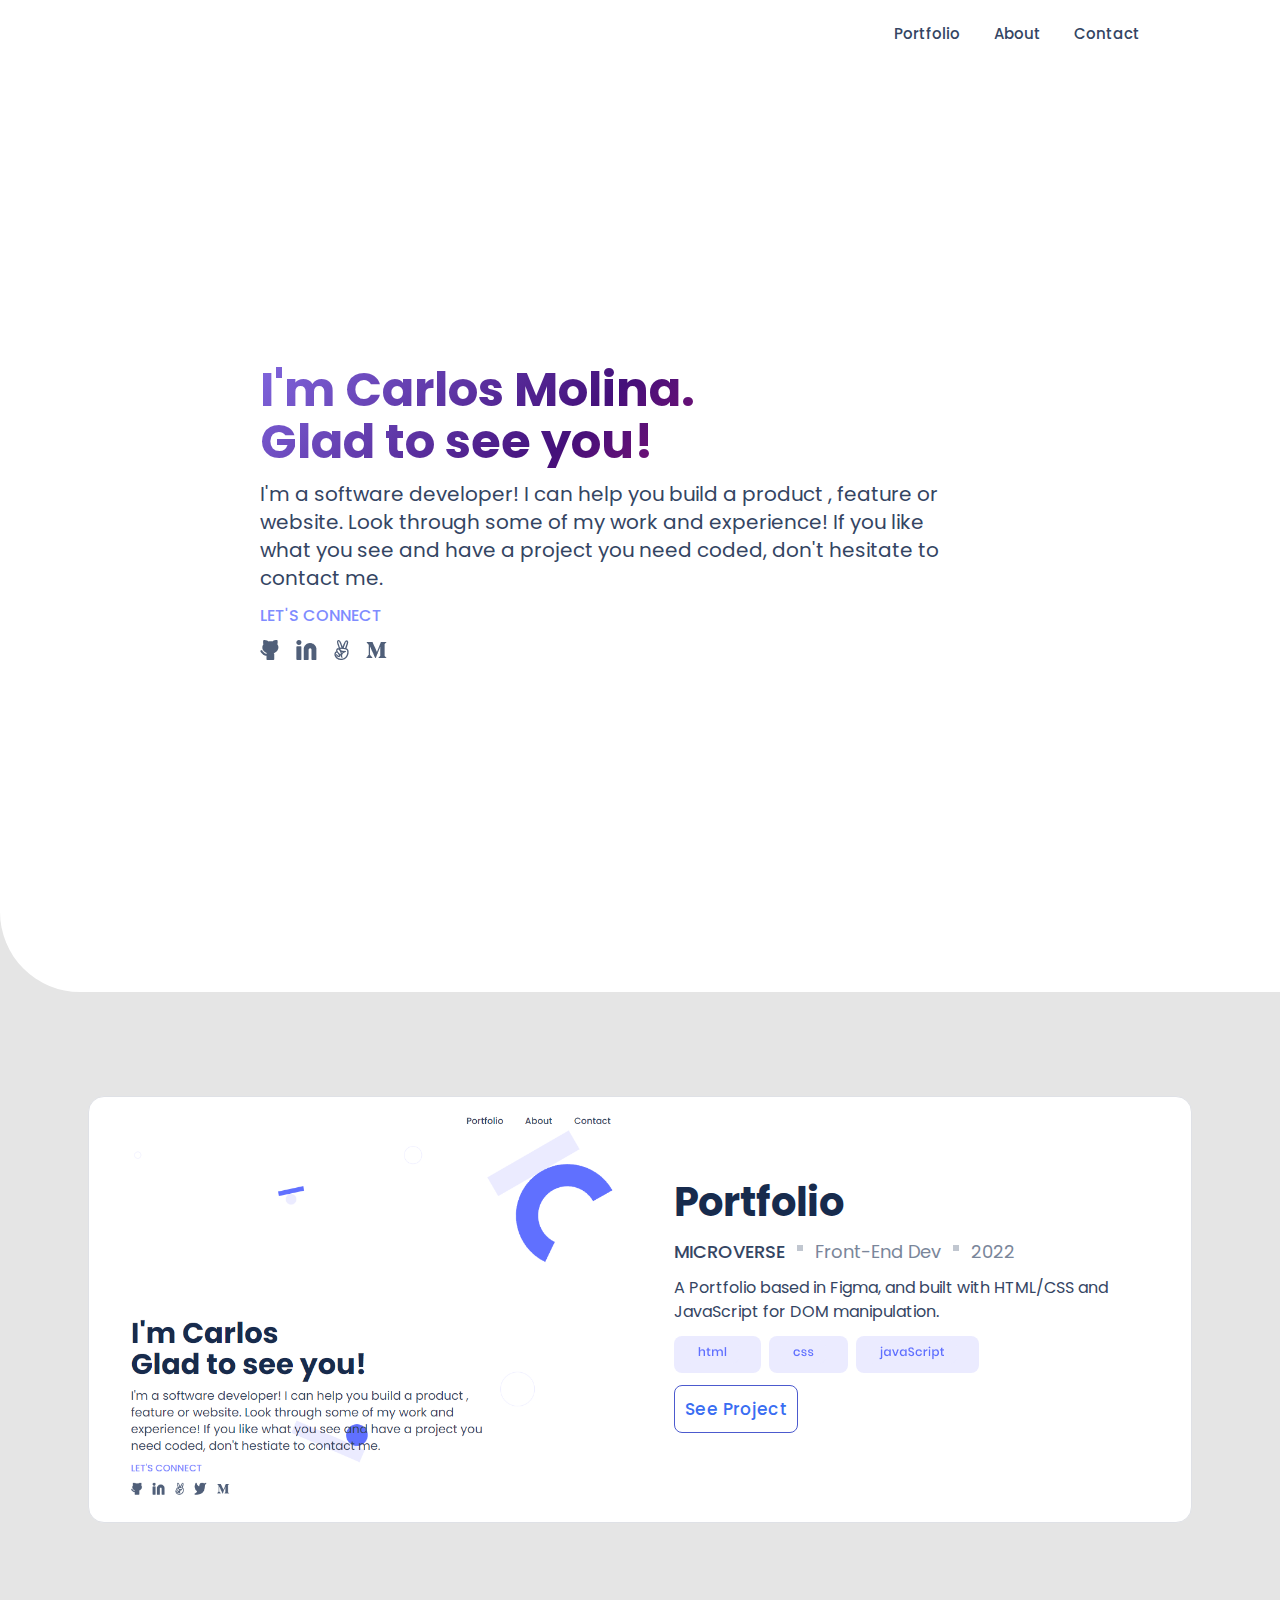
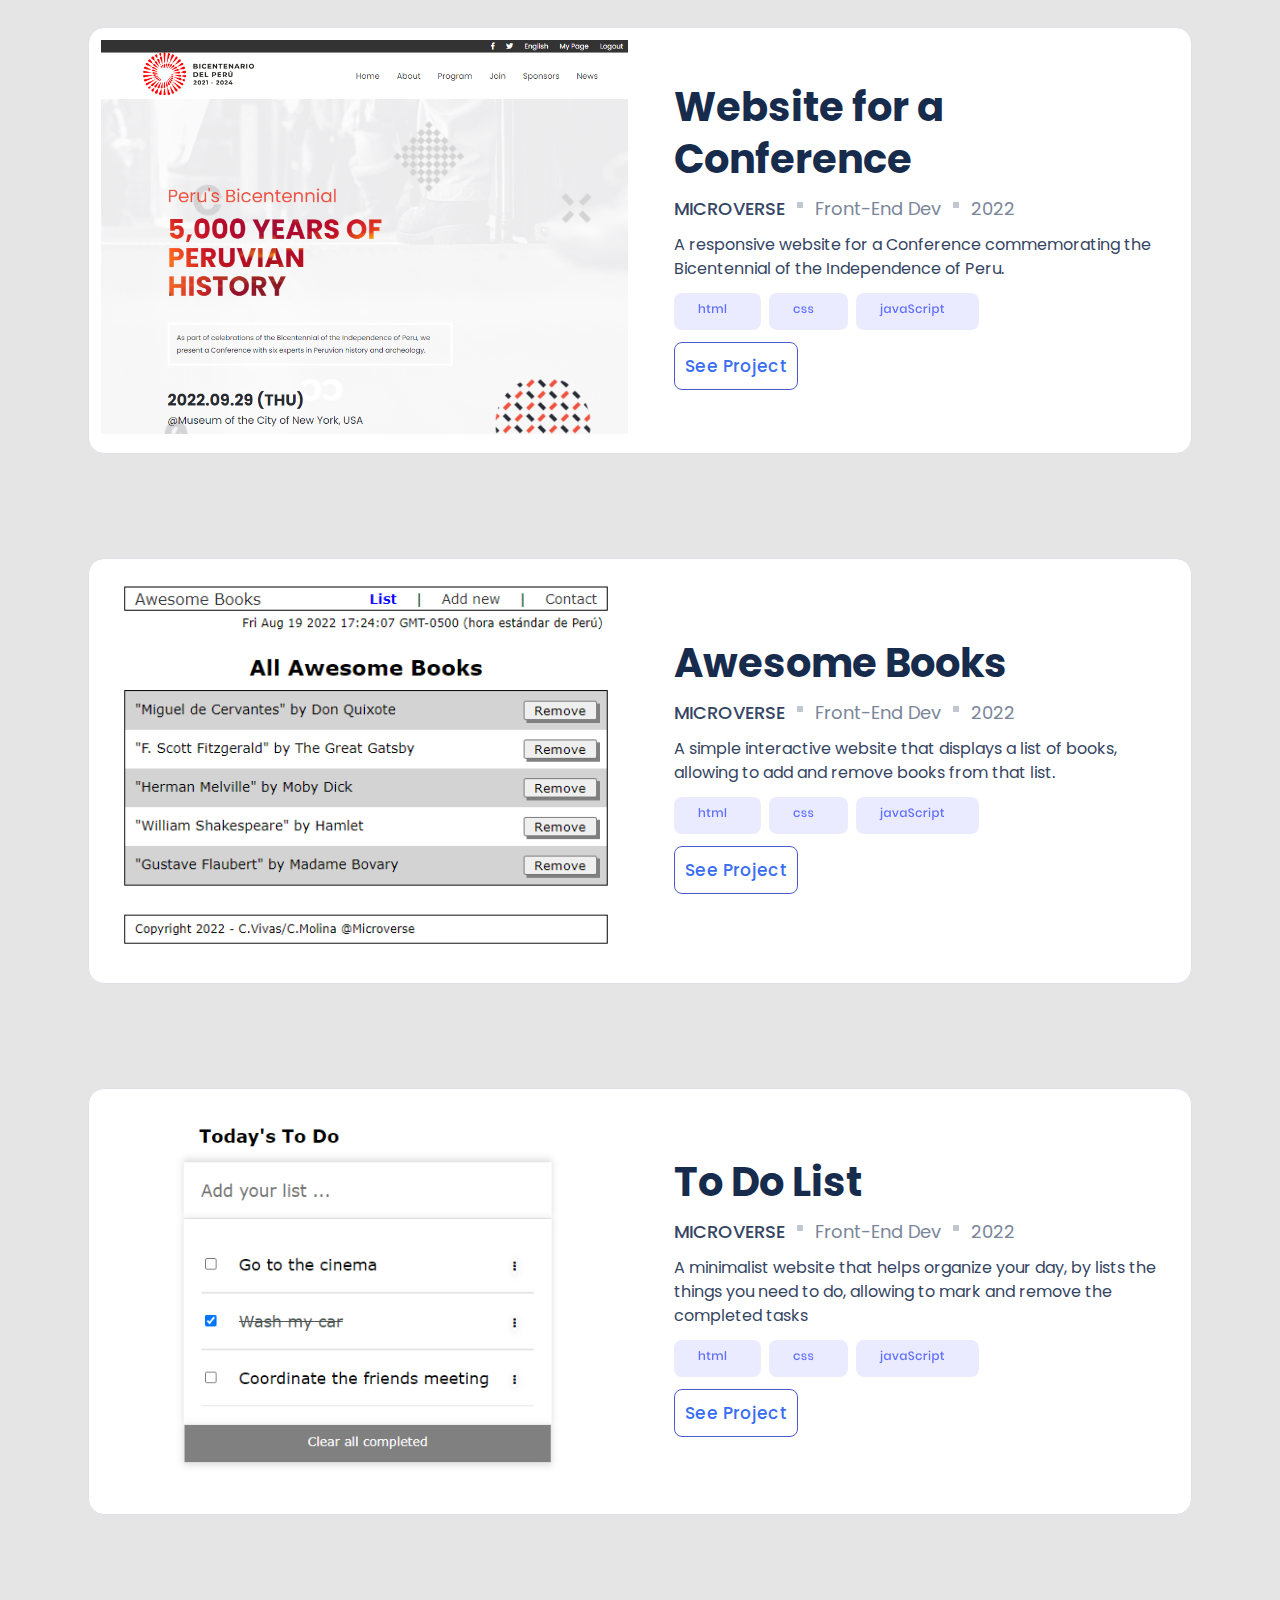
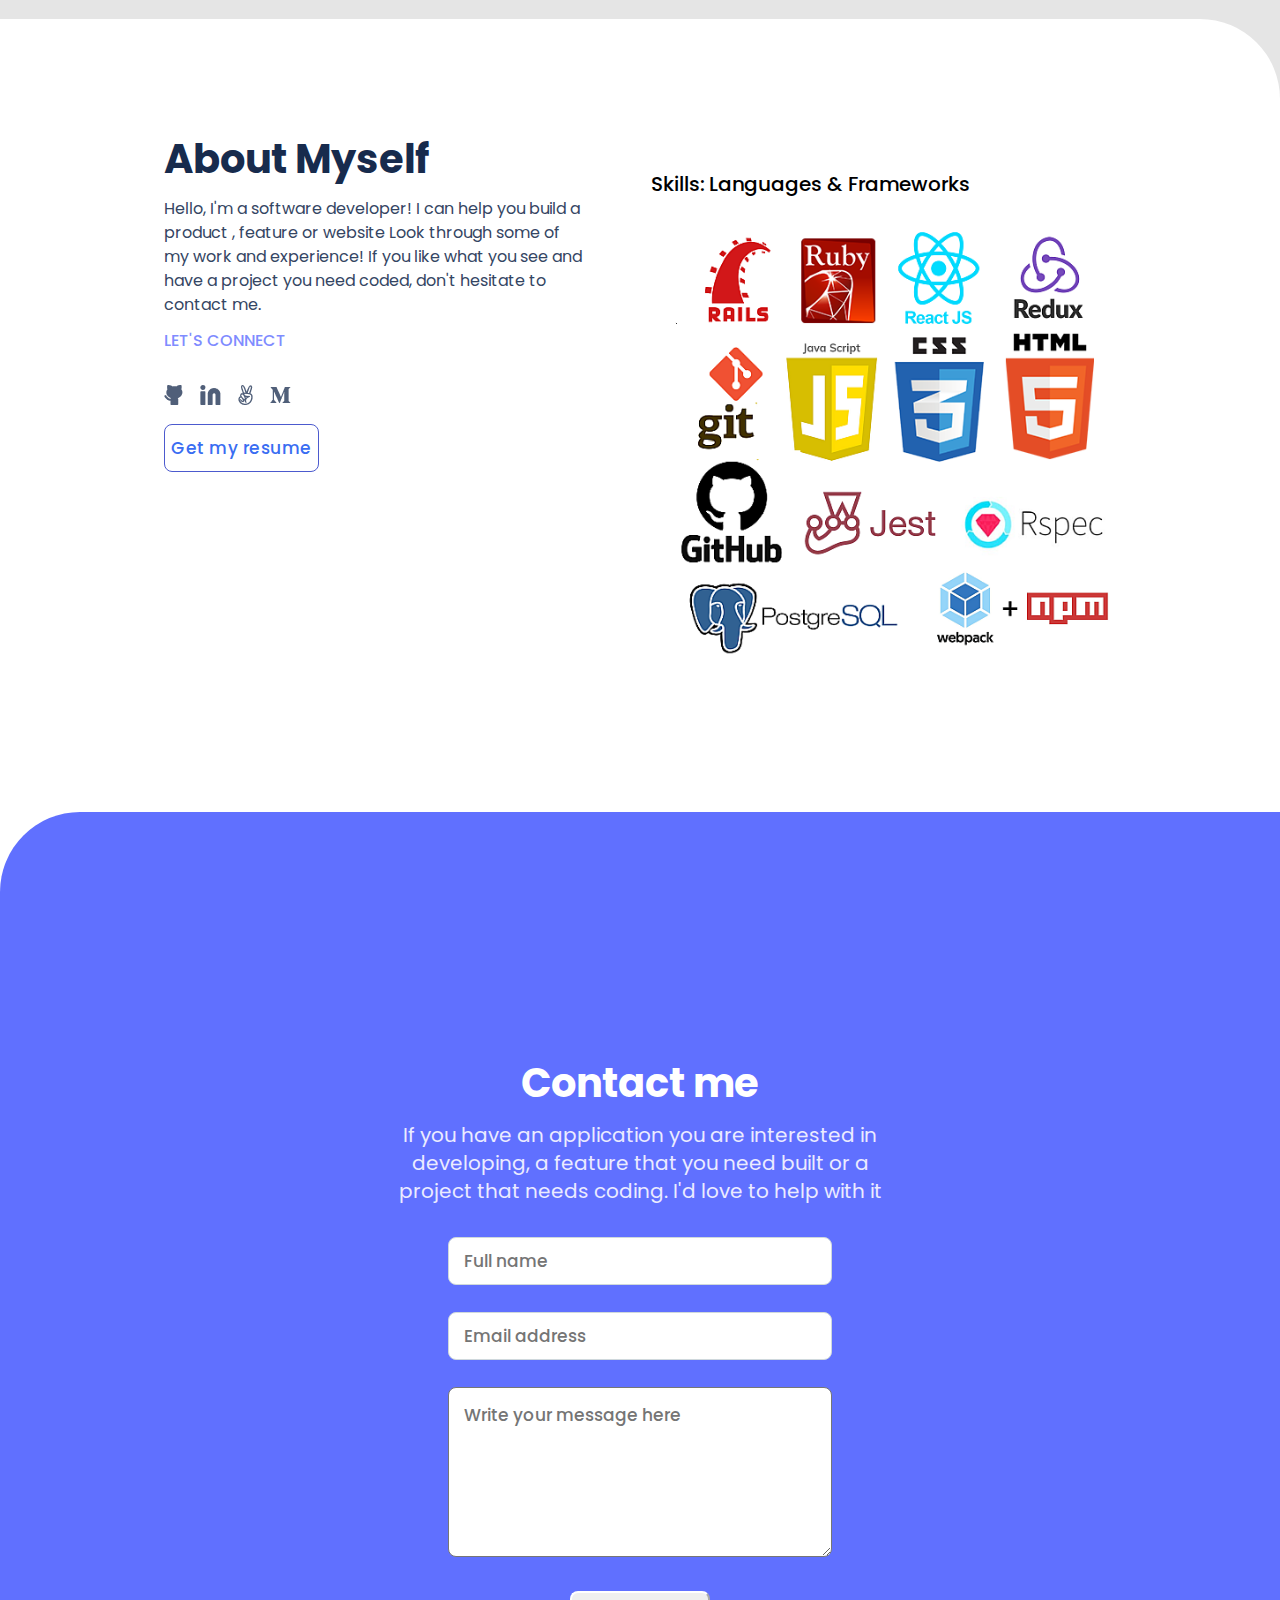
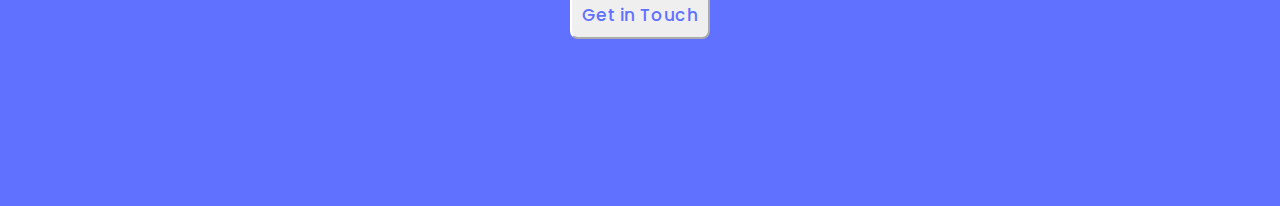
==== commit 57944ab9: "Update of skills and improve animations" ====
--- a/index.html
+++ b/index.html
@@ -13,7 +13,7 @@
 <body>
   <main class="main-container">
     <header class="toolbar" id="toolbar">                  
-      <span class="logo">My Logo</span>
+      <span class="logo"></span>
       <div class="menu-desktop">
         <a href="#work-section">Portfolio</a>
         <a href="#about-section">About</a>
@@ -37,32 +37,28 @@
 
     <section class="section-headline" id="section-headline">
       <div class="headline">
-        <h1>I'm Carlos Molina.<br>
+        <h1 class="welcome" >I'm Carlos Molina.<br>
             Glad to see you!</h1> 
-        <p>
+        <p class="welcome1">
           I'm a software developer! I can help you build a product , feature or website. Look through some of my work and experience! If you like what you see and have a project you need coded, don't hesitate to contact me.
         </p>
         <h3>LET'S CONNECT</h3>
         <div>
           <ul class="icons-social" >
             <li>
-              <a href="https://www.github.com/" target="_blank"  rel="noopener noreferrer">
+              <a href="https://www.github.com/cmolinan" target="_blank"  rel="noopener noreferrer">
                 <img src="images/github.png" class="social" alt="Github"></a>
             </li>
             <li>
-              <a href="https://www.linkedin.com/" target="_blank"  rel="noopener noreferrer">
+              <a href="https://www.linkedin.com/in/carlosmolinan" target="_blank"  rel="noopener noreferrer">
                 <img src="images/Linkedin.png" class="social" alt="Linkedin"></a>
             </li>                               
             <li>
-              <a href="https://www.angellist.com/" target="_blank"  rel="noopener noreferrer">
+              <a href="https://angel.co/u/carlos-molina-19" target="_blank"  rel="noopener noreferrer">
                 <img src="images/angellist.png" class="social" alt="Angellist"></a>
             </li>
             <li>
-              <a href="https://www.twitter.com/" target="_blank"  rel="noopener noreferrer">
-                <img src="images/twitter.png"  class="social" alt="Twitter"></a>
-            </li>
-            <li>
-              <a href="https://www.medium.com/" target="_blank"  rel="noopener noreferrer">
+              <a href="https://www.medium.com/@cmolinan" target="_blank"  rel="noopener noreferrer">
                 <img src="images/medium.png" class="social" alt="Medium"></a>
             </li>
           </ul>
@@ -90,58 +86,43 @@
         <div>
             <ul class="icons-social">
               <li>
-                <a href="https://www.github.com/" target="_blank"  rel="noopener noreferrer">
+                <a href="https://www.github.com/cmolinan" target="_blank"  rel="noopener noreferrer">
                   <img src="images/github.png" class="social" alt="Github"></a>
               </li>
               <li>
-                <a href="https://www.linkedin.com/" target="_blank"  rel="noopener noreferrer">
+                <a href="https://www.linkedin.com/in/carlosmolinan" target="_blank"  rel="noopener noreferrer">
                   <img src="images/Linkedin.png" class="social" alt="Linkedin"></a>
               </li>                               
               <li>
-                <a href="https://www.angellist.com/" target="_blank"  rel="noopener noreferrer">
+                <a href="https://angel.co/u/carlos-molina-19" target="_blank"  rel="noopener noreferrer">
                   <img src="images/angellist.png" class="social" alt="Angellist"></a>
               </li>
               <li>
-                <a href="https://www.twitter.com/" target="_blank"  rel="noopener noreferrer">
-                  <img src="images/twitter.png" class="social" alt="Twitter"></a>
-              </li>
-              <li>
-                <a href="https://www.medium.com/" target="_blank"  rel="noopener noreferrer">
+                <a href="https://www.medium.com/@cmolinan" target="_blank"  rel="noopener noreferrer">
                   <img src="images/medium.png" class="social" alt="Medium"></a>
               </li>
-            </ul>                      
+              </ul>                      
         </div >
-                    
-        <button type="button" class="getresume-btn">Get my resume</button> 
+          
+        <a href="https://docs.google.com/document/d/1J7_rWb43IQgYV_dDhSyQ3qG3IozX1tHPQluWsgW-Lzg/edit" target="_blank"  rel="noopener noreferrer">
+          <button type="button" class="getresume-btn">
+          Get my resume</button> 
+        </a>
+        
       </div>
 
       <div class="about-details">
         <div class="about-items">
-          <h3>Languages</h3>              
-          <img src="images/down.png"  alt="">      
+          <h3>Skills: Languages & Frameworks </h3> 
         </div>
-        <ul class="ul-categories">
-          <li><img src="images/js-language.png"  alt="JavaScript"></li>  
-          <li><img src="images/html-language.png"  alt="HTML"></li>  
-          <li><img src="images/css-language.png"  alt="CSS"></li>  
-        </ul>     
-        <ul class="ul-categories1">
-          <li><img src="images/js-vertical.png"  alt="JavaScript"></li>  
-          <li><img src="images/html-vertical.png"  alt="HTML"></li>  
-          <li><img src="images/css-vertical.png"  alt="CSS"></li>  
-        </ul>     
-        <div class="about-items">
-          <h3>Frameworks</h3>
-          <img src="images/greater-than.png"  alt="">      
-        </div>
+        <div class="ul-categories">
+          <img src="images/l-and-f.png"  alt="Frameworks">
+          
 
-        <div class="about-items">
-          <h3>Skills</h3>             
-          <img src="images/greater-than.png"  alt="">  
-        </div>
-        <ul class="ul-categories">
-            <li></li>
-        </ul>              
+        </div>     
+        <div class="ul-categories1">
+          <img src="images/l-and-f.png"  alt="Frameworks">
+        </div>     
       </div>
 
     </section>
--- a/styles.css
+++ b/styles.css
@@ -12,6 +12,26 @@
   height: 100vh;
   width: 100vw;
   background-color: #e5e5e5;
+}
+
+@keyframes vibrate {
+  0% { transform: rotate(0deg); }
+  10% { transform: rotate(-1deg); }
+  20% { transform: rotate(1deg); }
+  30% { transform: rotate(0deg); }
+  40% { transform: rotate(1deg); }
+  50% { transform: rotate(-1deg); }
+  60% { transform: rotate(0deg); }
+  70% { transform: rotate(-1deg); }
+  80% { transform: rotate(1deg); }
+  90% { transform: rotate(0deg); }
+  100% { transform: rotate(-1deg); }
+}
+
+@keyframes textclip {
+  to {
+    background-position: 200% center;
+  }
 }
 
 .toolbar {
@@ -88,6 +108,43 @@
   display: flex;
   flex-direction: column;
   gap: 12px;
+  /* ---- */
+}
+
+.welcome {
+  background-image:
+    linear-gradient(
+      -225deg,
+      #8066dd 0%,
+      #44107a 29%,
+      #ff1361 67%,
+      #fff800 100%
+    );
+  background-clip: border-box;
+  background-size: 200% auto;
+  color: #fff;
+  -webkit-text-fill-color: transparent;
+  -webkit-background-clip: text;
+  animation: textclip 2s linear;
+  display: inline-block;
+}
+
+.welcome1:hover {
+  background-image:
+    linear-gradient(
+      -225deg,
+      #4326aa 0%,
+      #44107a 29%,
+      #ff1361 67%,
+      #fff800 100%
+    );
+  background-clip: border-box;
+  background-size: 200% auto;
+  color: #fff;
+  -webkit-text-fill-color: transparent;
+  -webkit-background-clip: text;
+  animation: textclip 2s linear;
+  display: inline-block;
 }
 
 .headline h1 {
@@ -262,6 +319,13 @@
 .works-img img {
   width: 100%;
   height: 100%;
+}
+
+.works-img img:hover {
+  animation: vibrate 0.5s;
+
+  /* When the animation is finished, start again */
+  animation-iteration-count: infinite;
 }
 
 .pop-img {
@@ -437,6 +501,18 @@
   padding-bottom: 15px;
 }
 
+.ul-categories img {
+  width: 100%;
+  height: auto;
+}
+
+.ul-categories img:hover {
+  animation: vibrate 0.5s;
+
+  /* When the animation is finished, start again */
+  animation-iteration-count: infinite;
+}
+
 .ul-categories1 {
   display: none;
 }
@@ -547,6 +623,19 @@
   background-color: #2230d2;
 }
 
+.work-languages li,
+.pop-languages li {
+  color: #7e8bff;
+  font-weight: 600;
+  font-size: 12px;
+  border-radius: 8px;
+  background-color: #ebebff;
+  text-align: center;
+  align-self: center;
+  padding: 4px 12px;
+  margin-right: 8px;
+}
+
 @media only screen and (min-width: 768px) {
   .mobile-nav {
     display: none;
@@ -789,6 +878,18 @@
     padding-bottom: 15px;
   }
 
+  .ul-categories1 img {
+    width: 100%;
+    height: auto;
+  }
+
+  .ul-categories1 img:hover {
+    animation: vibrate 0.5s;
+
+    /* When the animation is finished, start again */
+    animation-iteration-count: infinite;
+  }
+
   .works p {
     width: 100%;
     font-size: 16px;
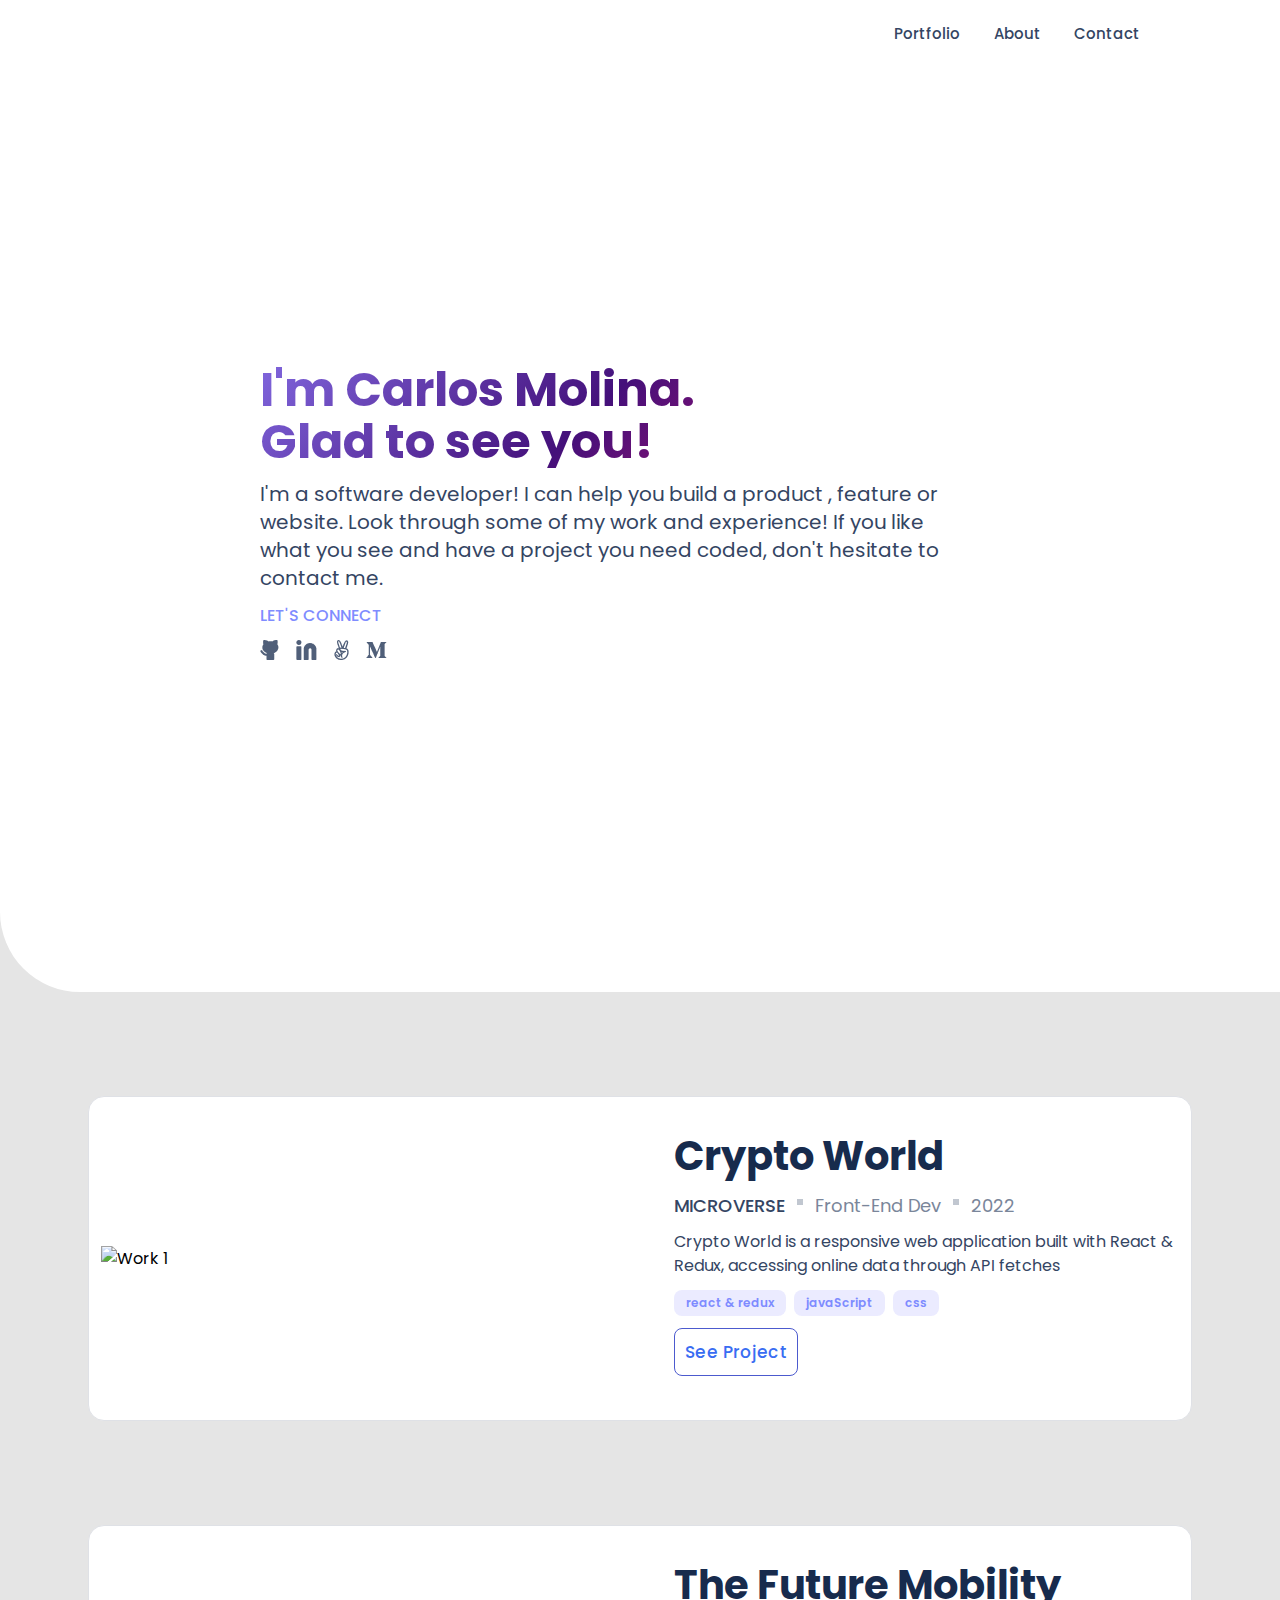
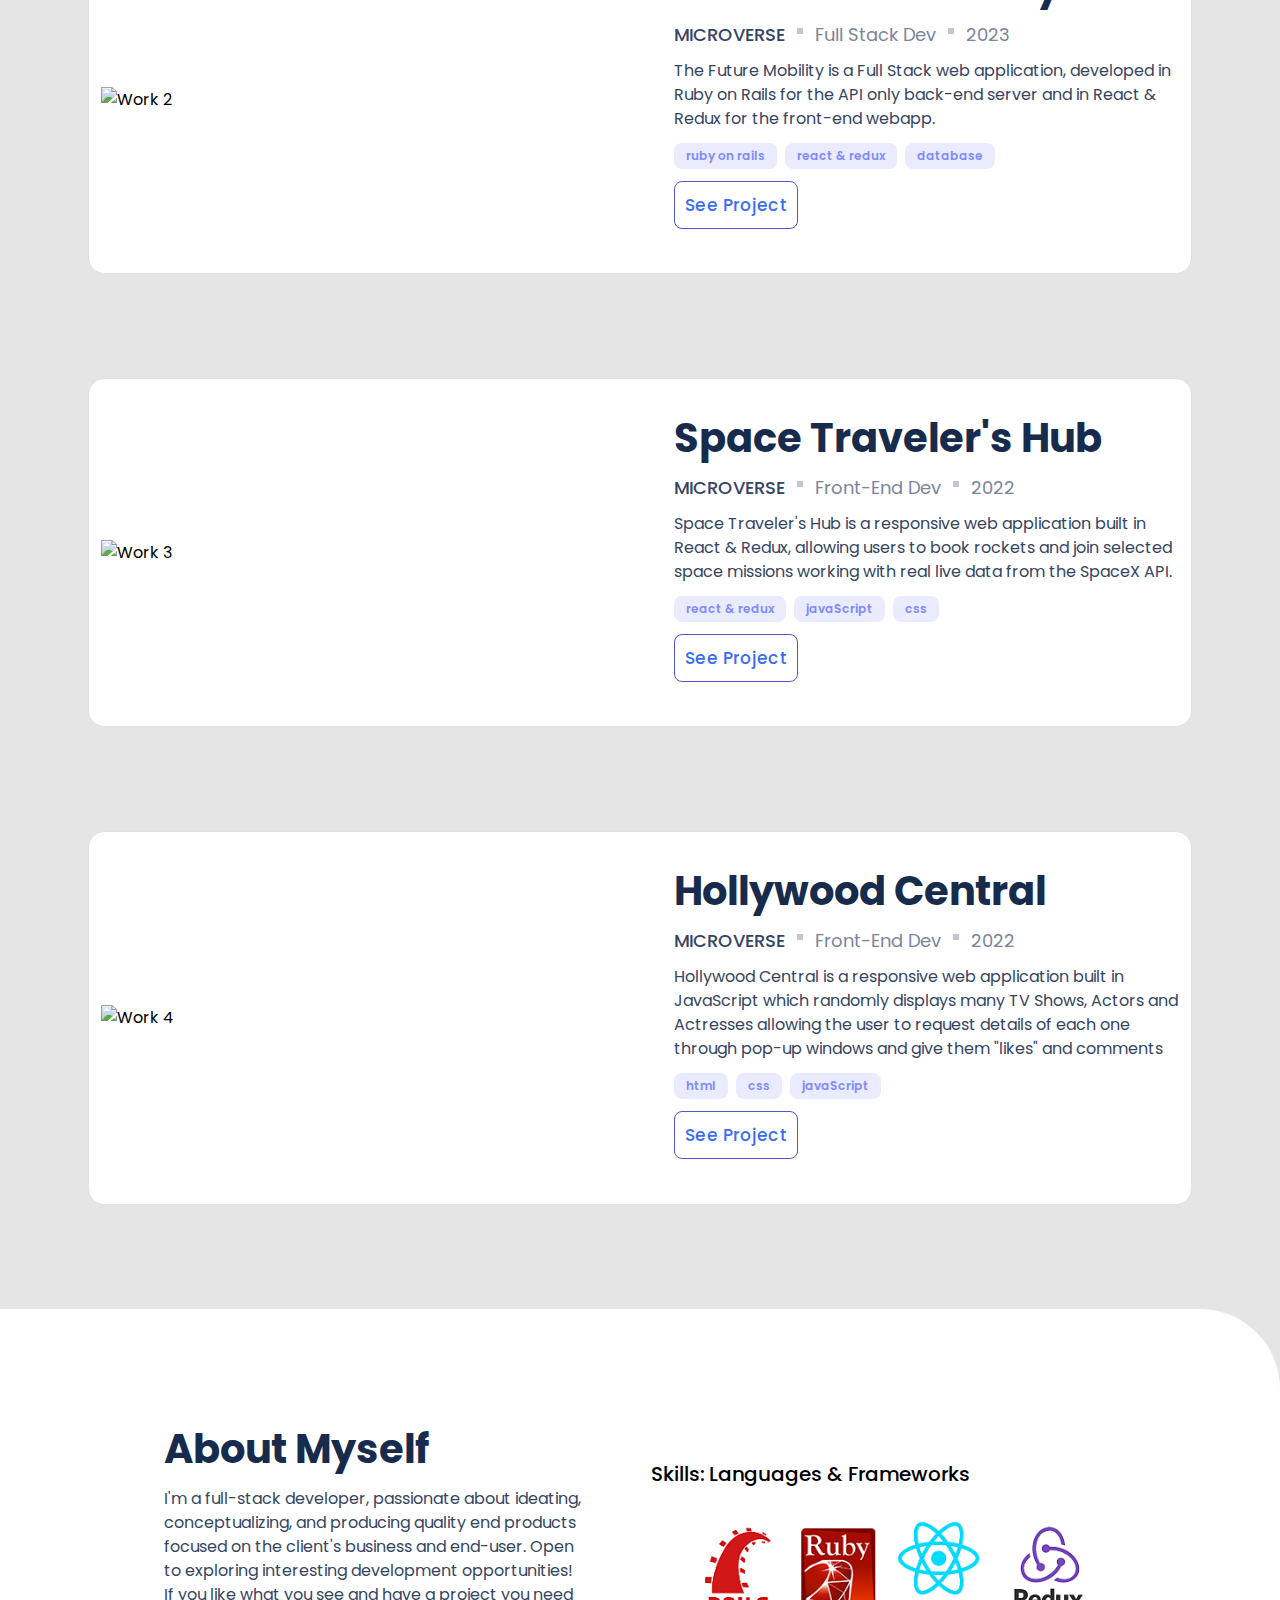
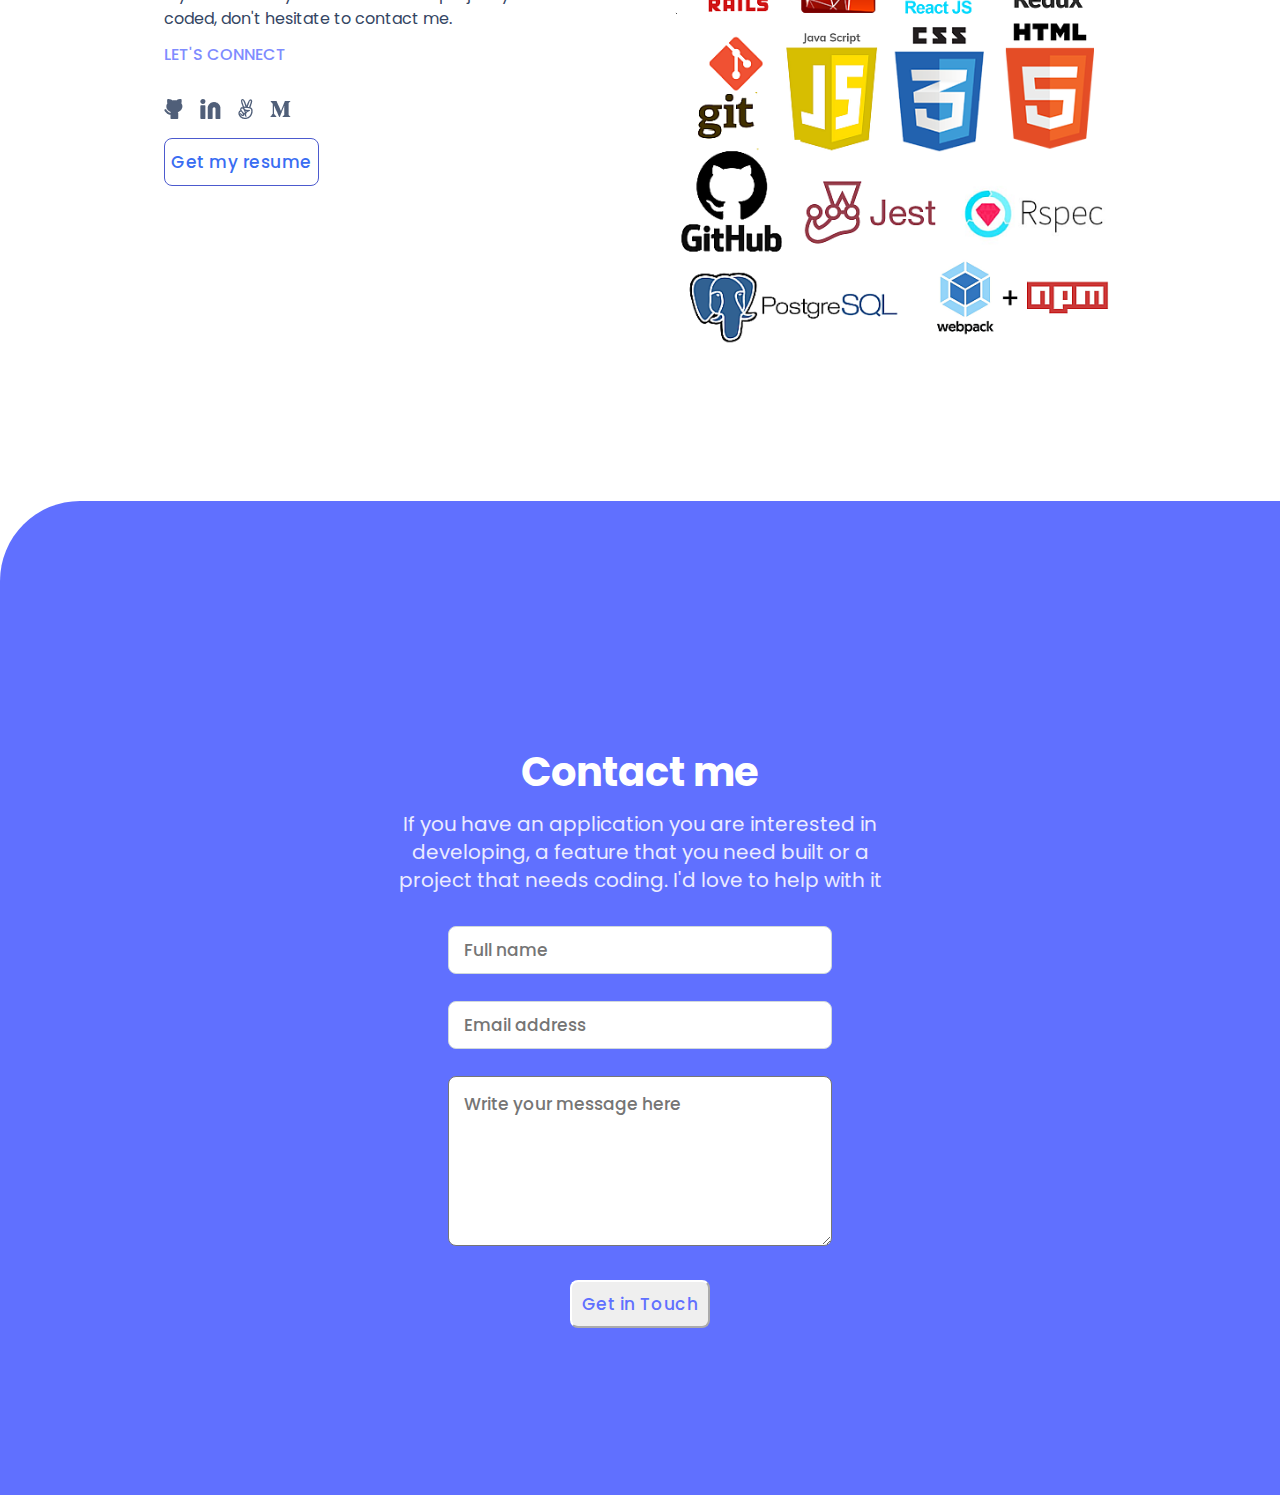
==== commit cb8d7899: "Update resume and a Card link" ====
--- a/index.html
+++ b/index.html
@@ -75,11 +75,10 @@
     <section class="about-section" id="about-section">
       <div class="about">
         <h2>About Myself</h2> 
-        <p>Hello, I'm a software developer! I can help you
-          build a product , feature or website Look
-          through some of my work and
-          experience! If you like what you see and
-          have a project you need coded, don't
+        <p>I'm a full-stack developer, passionate about ideating, conceptualizing, 
+          and producing quality end products focused on the client's business and end-user.
+          Open to exploring interesting development opportunities!<br>
+          If you like what you see and have a project you need coded, don't
           hesitate to contact me.
         </p>
         <h3>LET'S CONNECT</h3>
@@ -103,8 +102,8 @@
               </li>
               </ul>                      
         </div >
-          
-        <a href="https://docs.google.com/document/d/1J7_rWb43IQgYV_dDhSyQ3qG3IozX1tHPQluWsgW-Lzg/edit" target="_blank"  rel="noopener noreferrer">
+
+        <a href="https://docs.google.com/document/d/1rOT3yMzZShwU0wzvfENq4f_yIBMHCCP4ZlwpDqoIIQo/edit" target="_blank"  rel="noopener noreferrer">
           <button type="button" class="getresume-btn">
           Get my resume</button> 
         </a>
@@ -168,4 +167,4 @@
   <script src="code.js"></script>
   <script src="cards.js"></script>
 </body>
-</html>+</html>
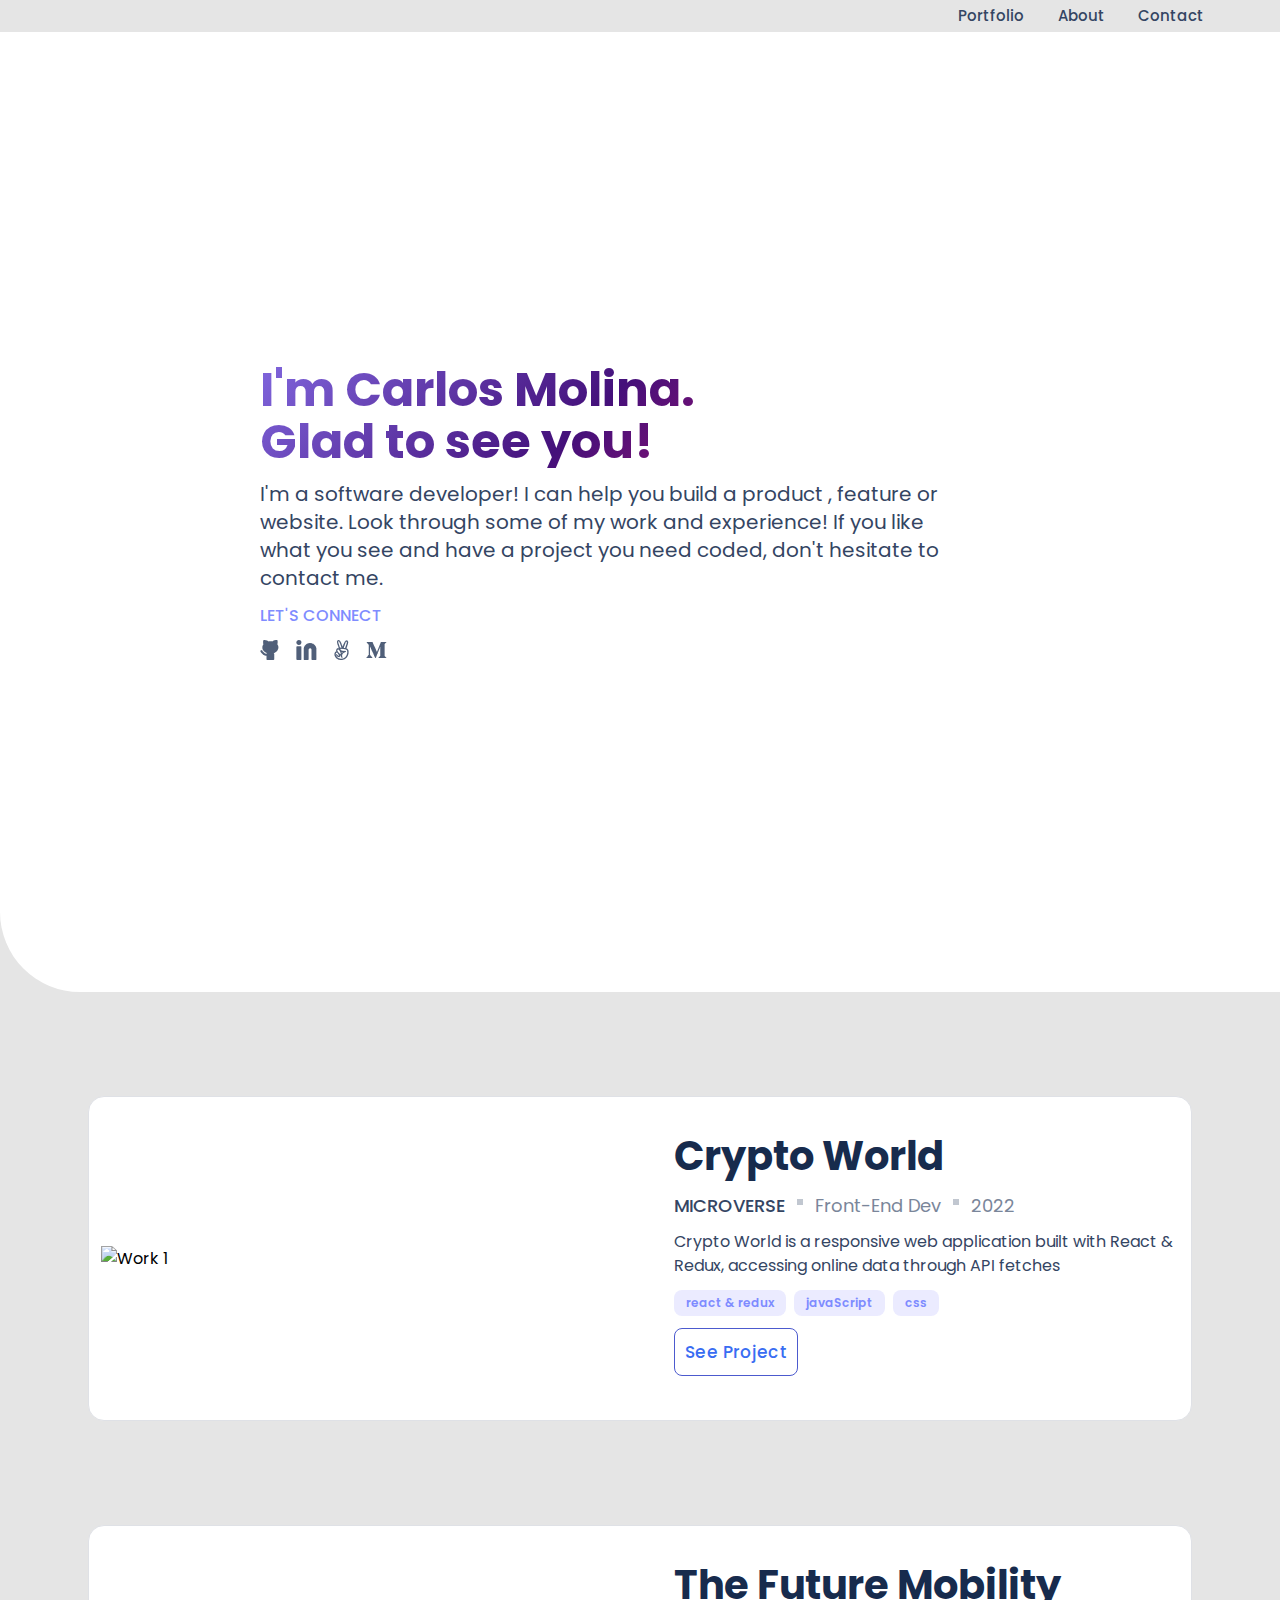
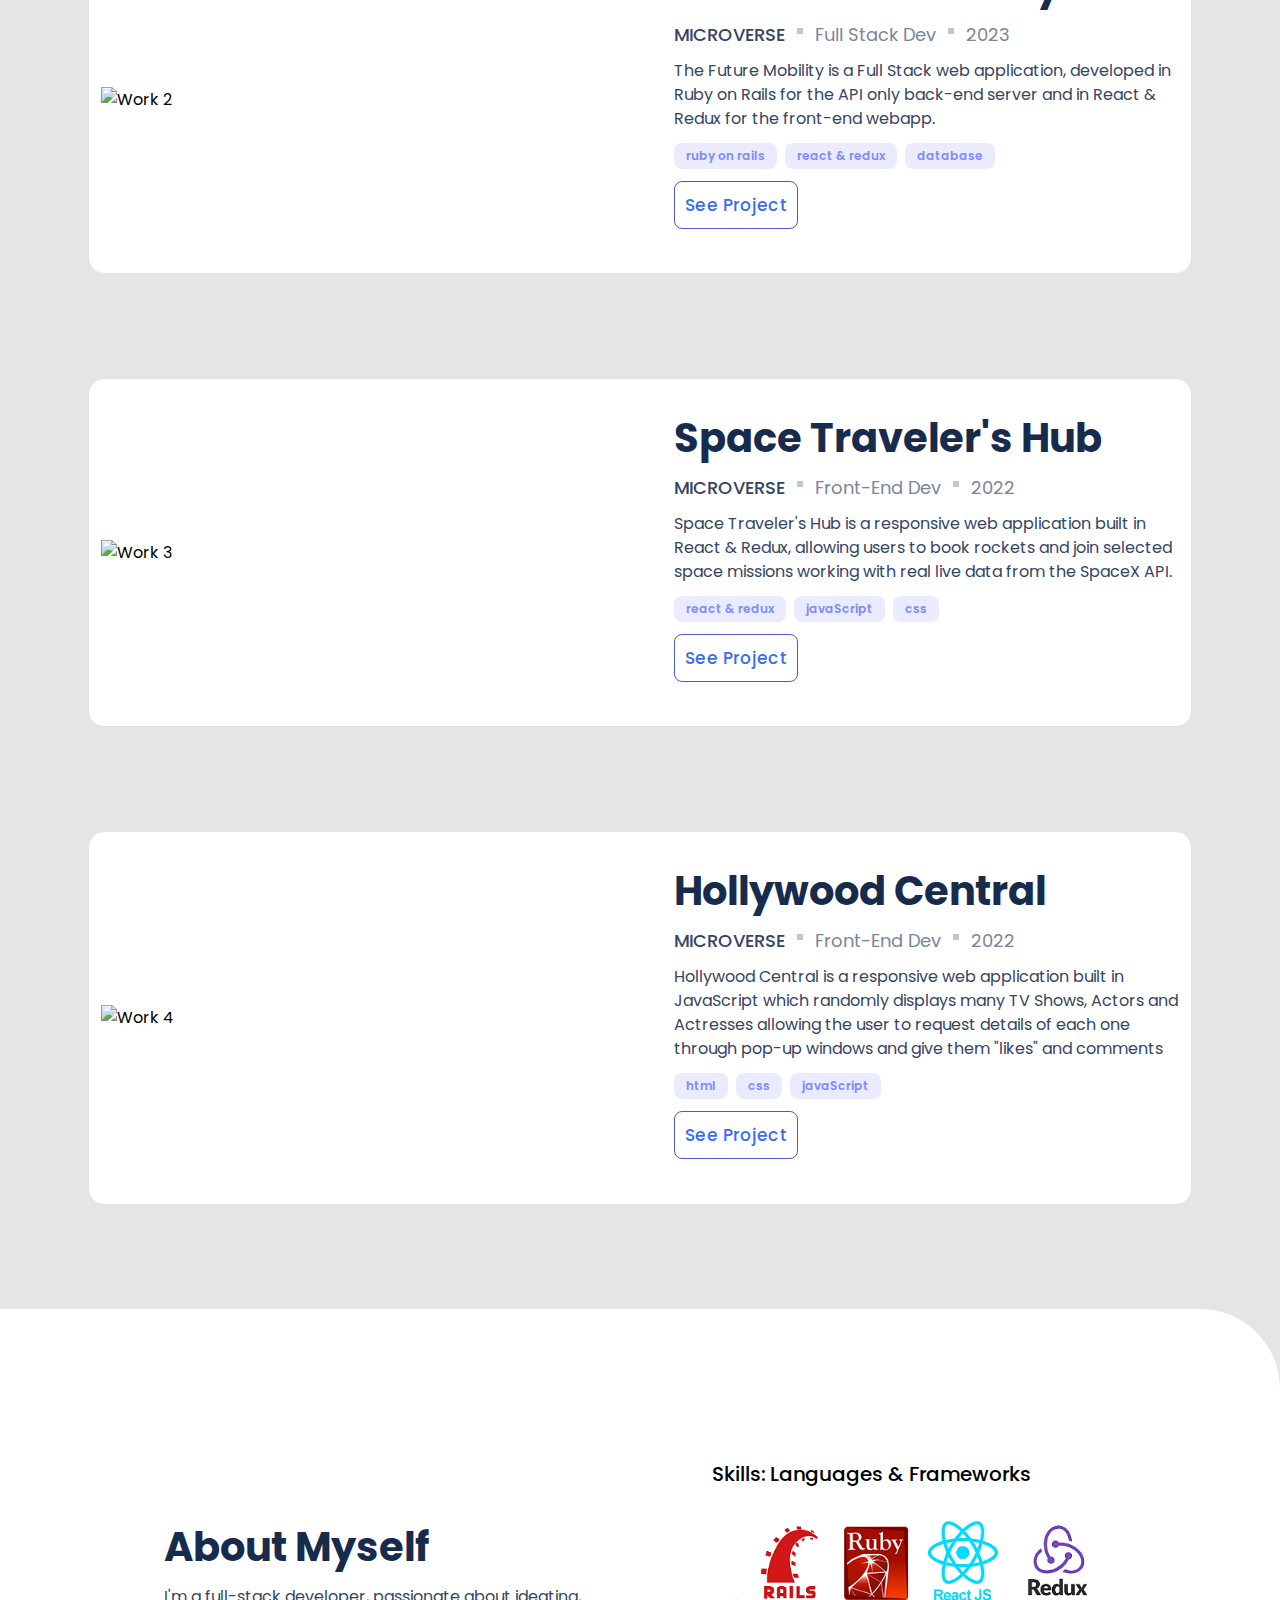
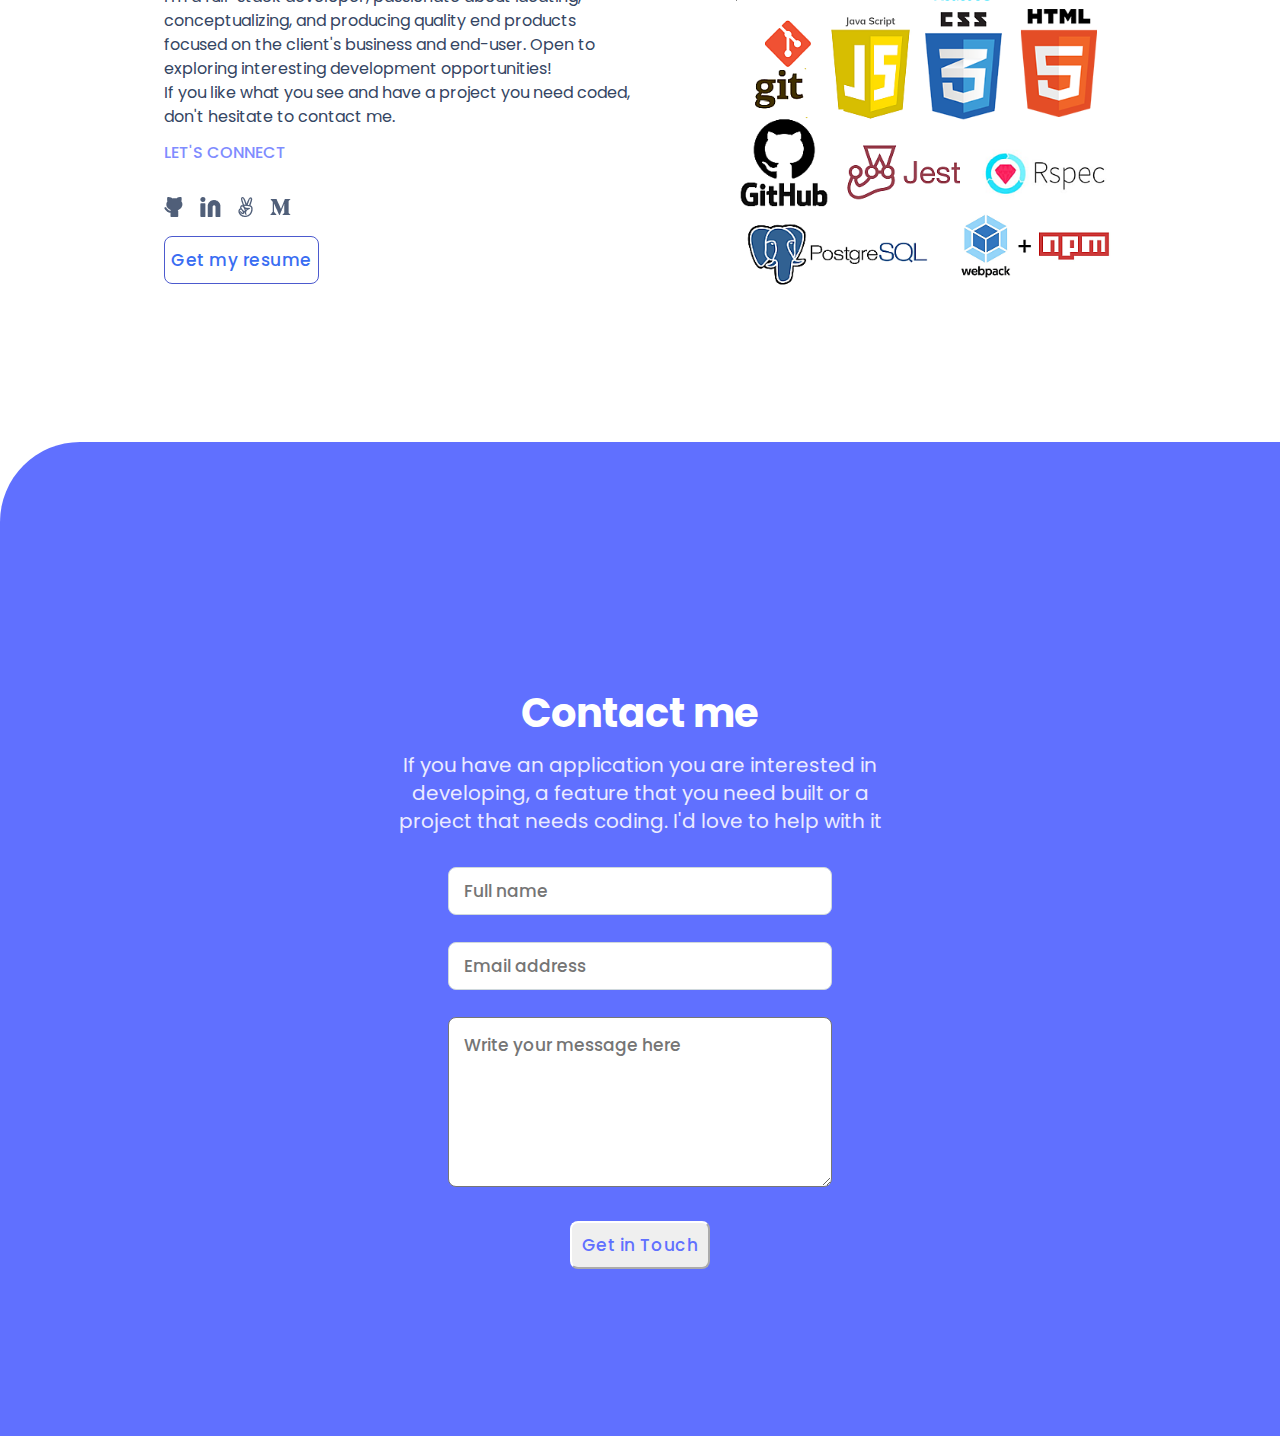
==== commit 67388bb8: "Added a fixed desktop top menu for siicky navigation" ====
--- a/index.html
+++ b/index.html
@@ -11,14 +11,21 @@
     
 </head>
 <body>
+  <nav id="menu-desktop" class="menu-desktop">
+    <a href="#work-section">Portfolio</a>
+    <a href="#about-section">About</a>
+    <a href="#contact-background">Contact</a>
+  </nav>
+  
   <main class="main-container">
+  
     <header class="toolbar" id="toolbar">                  
       <span class="logo"></span>
-      <div class="menu-desktop">
+      <!-- <div class="menu-desktop">
         <a href="#work-section">Portfolio</a>
         <a href="#about-section">About</a>
         <a href="#contact-background">Contact</a>
-      </div>
+      </div> -->
       <nav id="main-menu" class="mobile-nav">
         <a id="menu-icon" href="#mobile-menu" onclick="MobileMenu()"><img src="./images/hamburger-icon.svg" alt="Menu"></a>          
         
--- a/styles.css
+++ b/styles.css
@@ -485,6 +485,7 @@
 .getresume-btn:hover {
   color: white;
   background-color: #6070ff;
+  cursor: pointer;
 }
 
 .work-btn:active,
@@ -616,6 +617,7 @@
 .contact-button:hover {
   color: white;
   background-color: #6070ff;
+  cursor: pointer;
 }
 
 .contact-button:active {
@@ -636,7 +638,7 @@
   margin-right: 8px;
 }
 
-@media only screen and (min-width: 768px) {
+@media only screen and (min-width: 480px) {
   .mobile-nav {
     display: none;
   }
@@ -646,7 +648,32 @@
     width: auto;
   }
 
+  .menu-desktop {
+    overflow: hidden;
+    background-color: #e5e5e5;
+    position: fixed;
+    top: 0;
+    width: 100%;
+    display: flex;
+    justify-content: flex-end;
+    font-size: 15px;
+    padding-top: 6px;
+    padding-bottom: 6px;
+    padding-right: 5%;
+  }
+
   .menu-desktop a {
+    float: right;
+    display: block;
+    color: #344563;
+    text-align: center;
+    text-decoration: none;
+    font-weight: 500;
+    line-height: 20px;
+    width: 90px;
+  }
+
+  /* .menu-desktop a {
     color: #344563;
     font-size: 15px;
     font-weight: 500;
@@ -663,7 +690,7 @@
     align-items: left;
     text-align: center;
     margin-right: 10%;
-  }
+  } */
 
   .toolbar {
     justify-content: space-between;
@@ -710,8 +737,9 @@
   }
 
   .about {
-    flex: 1;
+    flex: 1.3;
     padding-left: 140px;
+    padding-top: 8%;
   }
 
   .about-details {
